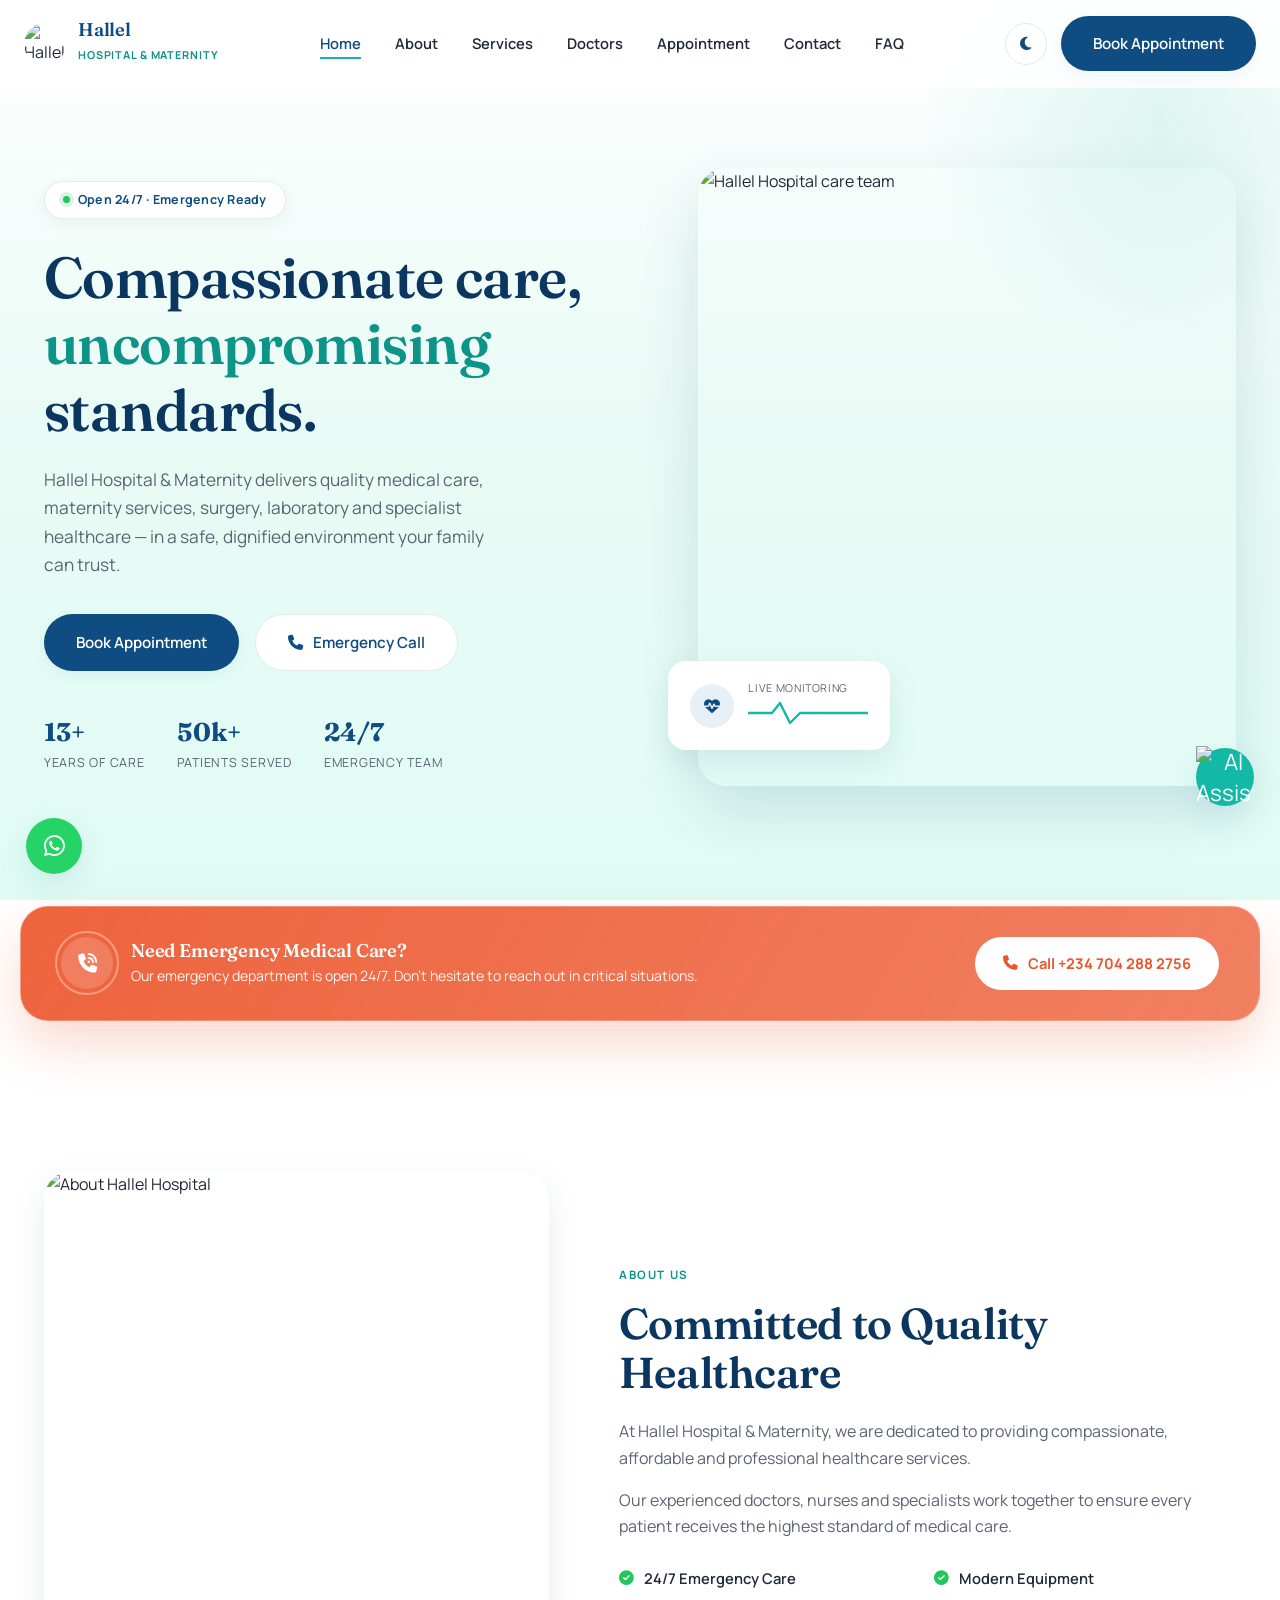
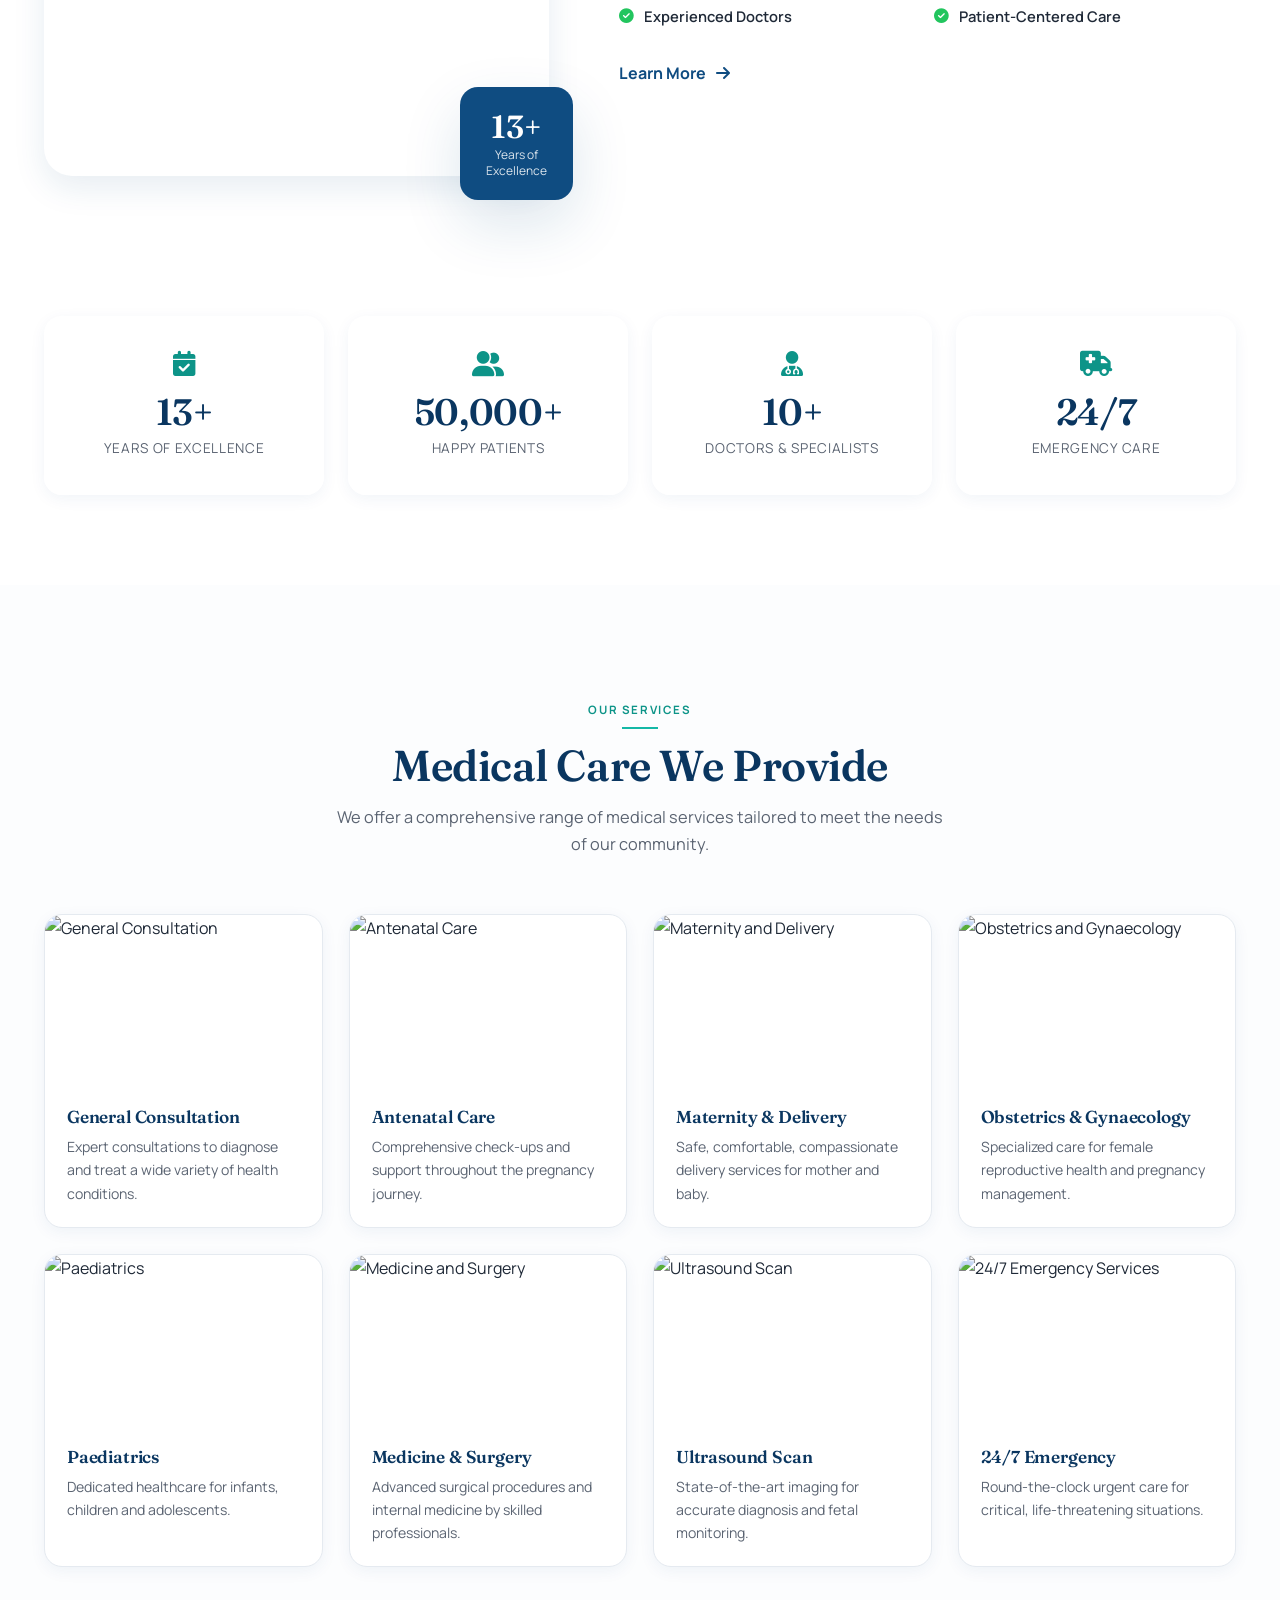
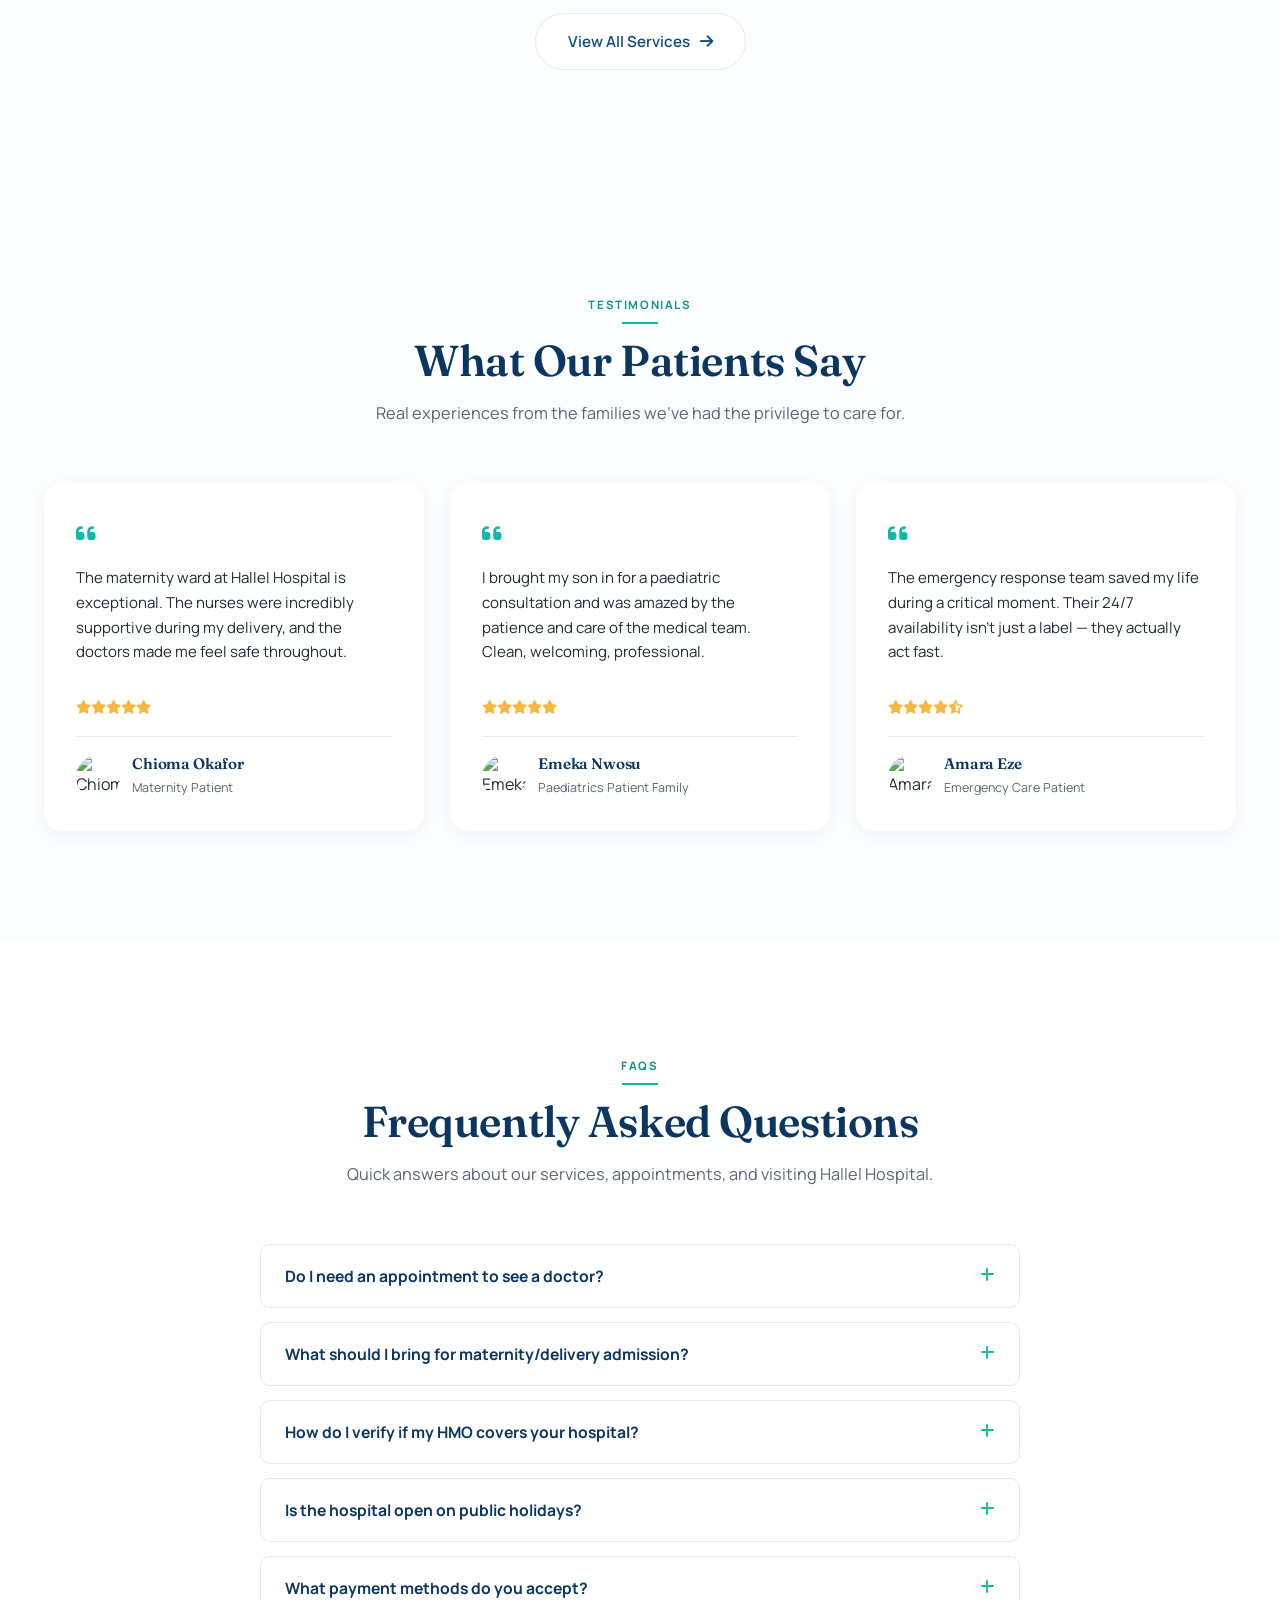
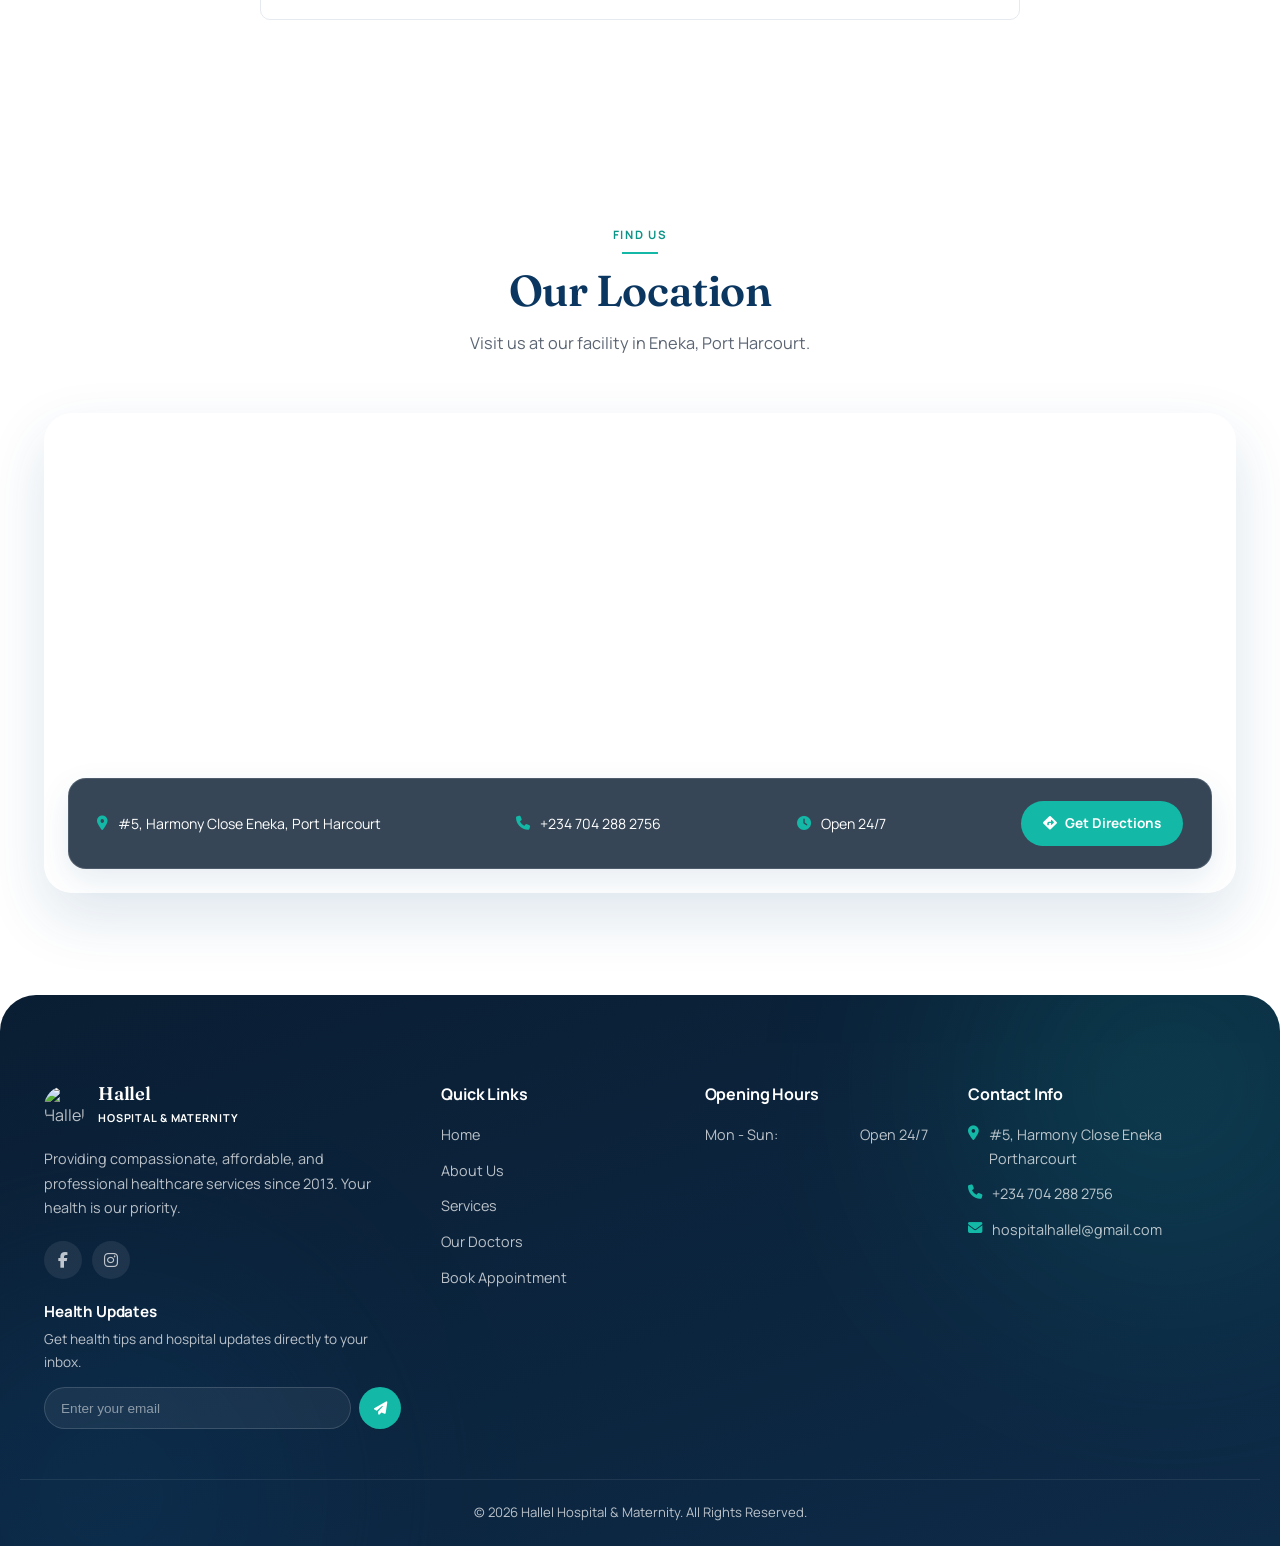
==== index.html @ c0ed8b4a "Add files via upload" ====
<!DOCTYPE html>
<html lang="en">
<head>
<meta charset="UTF-8">
<meta name="viewport" content="width=device-width, initial-scale=1.0">
<title>Hallel Hospital & Maternity — Compassionate Healthcare in Port Harcourt</title>
<meta name="description" content="Hallel Hospital & Maternity provides quality medical care, maternity services, surgery, laboratory services and specialist healthcare in Eneka, Port Harcourt. Open 24/7.">
<meta name="keywords" content="Hallel Hospital, Maternity, Port Harcourt Hospital, Eneka Hospital, 24/7 Emergency Care, Antenatal, HMO, Doctor in Port Harcourt">
<meta name="author" content="Hallel Hospital & Maternity">

<meta property="og:type" content="website">
<meta property="og:title" content="Hallel Hospital & Maternity — Compassionate Healthcare">
<meta property="og:description" content="Providing compassionate, affordable, and professional healthcare services since 2013. Open 24/7 with 24-hour emergency care.">
<meta property="og:image" content="logo.png">
<meta property="og:url" content="https://hallelhospital.com">

<link rel="icon" type="image/png" href="logo.png">
<script type="application/ld+json">
{
  "@context": "https://schema.org",
  "@type": "Hospital",
  "name": "Hallel Hospital & Maternity",
  "url": "https://hallelhospital.com",
  "logo": "logo.png",
  "telephone": "+2347042882756",
  "email": "hospitalhallel@gmail.com",
  "address": {
    "@type": "PostalAddress",
    "streetAddress": "#5, Harmony Close Eneka",
    "addressLocality": "Port Harcourt",
    "addressRegion": "Rivers State",
    "addressCountry": "NG"
  },
  "openingHoursSpecification": {
    "@type": "OpeningHoursSpecification",
    "dayOfWeek": ["Monday","Tuesday","Wednesday","Thursday","Friday","Saturday","Sunday"],
    "opens": "00:00", "closes": "23:59"
  }
}
</script>

<link rel="preconnect" href="https://fonts.googleapis.com">
<link rel="preconnect" href="https://fonts.gstatic.com" crossorigin>
<link href="https://fonts.googleapis.com/css2?family=Fraunces:opsz,wght@9..144,500;9..144,600;9..144,700&family=Manrope:wght@400;500;600;700;800&display=swap" rel="stylesheet">
<link rel="stylesheet" href="https://cdnjs.cloudflare.com/ajax/libs/font-awesome/6.7.2/css/all.min.css">
<link rel="stylesheet" href="css/style.css">
</head>
<body>

<div id="preloader">
  <div class="preloader-content">
    <img src="logo.png" alt="Hallel Hospital Logo">
    <p>Loading...</p>
  </div>
</div>

<!-- HEADER -->
<header>
  <div class="nav-container">
    <a href="index.html" class="logo">
      <img src="logo.png" alt="Hallel Hospital Logo">
      <div class="logo-text">
        <h2>Hallel</h2>
        <span>Hospital & Maternity</span>
      </div>
    </a>
    <ul class="nav-links" id="nav-links">
      <li><a href="index.html" class="active-link">Home</a></li>
      <li><a href="about.html">About</a></li>
      <li><a href="services.html">Services</a></li>
      <li><a href="doctors.html">Doctors</a></li>
      <li><a href="appointment.html">Appointment</a></li>
      <li><a href="contact.html">Contact</a></li>
      <li><a href="#faq">FAQ</a></li>
    </ul>
    <div class="nav-actions">
      <button id="theme-toggle" aria-label="Toggle dark mode"><i class="fa-solid fa-moon"></i></button>
      <a href="appointment.html" class="btn btn-primary nav-cta">Book Appointment</a>
      <button id="nav-toggle" aria-label="Menu"><span></span><span></span><span></span></button>
    </div>
  </div>
</header>

<!-- HERO -->
<section class="hero">
  <div class="container hero-grid">
    <div class="hero-content">
      <span class="hero-tag"><span class="dot"></span> Open 24/7 · Emergency Ready</span>
      <h1>Compassionate care, <em>uncompromising</em> standards.</h1>
      <p>Hallel Hospital & Maternity delivers quality medical care, maternity services, surgery, laboratory and specialist healthcare — in a safe, dignified environment your family can trust.</p>
      <div class="hero-buttons">
        <a href="appointment.html" class="btn btn-primary">Book Appointment</a>
        <a href="tel:+2347042882756" class="btn btn-secondary"><i class="fa-solid fa-phone"></i> Emergency Call</a>
      </div>
      <div class="hero-trust">
        <div><strong>13+</strong><span>Years of Care</span></div>
        <div><strong>50k+</strong><span>Patients Served</span></div>
        <div><strong>24/7</strong><span>Emergency Team</span></div>
      </div>
    </div>
    <div class="hero-visual">
      <div class="frame">
        <img src="about.jpg" alt="Hallel Hospital care team">
      </div>
      <div class="pulse-card">
        <div class="pulse-icon"><i class="fa-solid fa-heart-pulse"></i></div>
        <div>
          <small>Live Monitoring</small>
          <svg viewBox="0 0 120 24"><polyline class="pulse-line" points="0,12 24,12 32,2 42,22 52,12 120,12"/></svg>
        </div>
      </div>
    </div>
  </div>
</section>

<!-- EMERGENCY STRIP -->
<section class="emergency-cta">
  <div class="container emergency-container">
    <div class="emergency-text">
      <div class="emergency-icon-pulse"><i class="fa-solid fa-phone-volume"></i></div>
      <div>
        <h3>Need Emergency Medical Care?</h3>
        <p>Our emergency department is open 24/7. Don't hesitate to reach out in critical situations.</p>
      </div>
    </div>
    <a href="tel:+2347042882756" class="emergency-btn"><i class="fa-solid fa-phone"></i> Call +234 704 288 2756</a>
  </div>
</section>

<!-- ABOUT -->
<section class="about">
  <div class="container about-container">
    <div class="about-image reveal">
      <img src="about.jpg" alt="About Hallel Hospital">
      <div class="experience-badge"><h3>13+</h3><p>Years of<br>Excellence</p></div>
    </div>
    <div class="about-content reveal">
      <small>About Us</small>
      <h2>Committed to Quality Healthcare</h2>
      <p>At Hallel Hospital & Maternity, we are dedicated to providing compassionate, affordable and professional healthcare services.</p>
      <p>Our experienced doctors, nurses and specialists work together to ensure every patient receives the highest standard of medical care.</p>
      <div class="about-features">
        <div><i class="fa-solid fa-circle-check"></i> 24/7 Emergency Care</div>
        <div><i class="fa-solid fa-circle-check"></i> Modern Equipment</div>
        <div><i class="fa-solid fa-circle-check"></i> Experienced Doctors</div>
        <div><i class="fa-solid fa-circle-check"></i> Patient-Centered Care</div>
      </div>
      <a href="about.html" class="about-btn">Learn More <i class="fa-solid fa-arrow-right"></i></a>
    </div>
  </div>
</section>

<!-- STATS -->
<section class="stats">
  <div class="container stats-grid">
    <div class="stat-card reveal"><i class="fa-solid fa-calendar-check"></i><h2>13+</h2><p>Years of Excellence</p></div>
    <div class="stat-card reveal"><i class="fa-solid fa-user-group"></i><h2>50,000+</h2><p>Happy Patients</p></div>
    <div class="stat-card reveal"><i class="fa-solid fa-user-doctor"></i><h2>10+</h2><p>Doctors & Specialists</p></div>
    <div class="stat-card reveal"><i class="fa-solid fa-truck-medical"></i><h2>24/7</h2><p>Emergency Care</p></div>
  </div>
</section>

<!-- SERVICES -->
<section class="services">
  <div class="container">
    <div class="section-header">
      <small>Our Services</small>
      <h2>Medical Care We Provide</h2>
      <p>We offer a comprehensive range of medical services tailored to meet the needs of our community.</p>
    </div>
    <div class="services-grid">
      <div class="service-card reveal">
        <img src="https://images.unsplash.com/photo-1612349317150-e413f6a5b16d?ixlib=rb-4.0.3&auto=format&fit=crop&w=800&q=80" alt="General Consultation">
        <div class="service-content"><h3>General Consultation</h3><p>Expert consultations to diagnose and treat a wide variety of health conditions.</p></div>
      </div>
      <div class="service-card reveal">
        <img src="https://images.unsplash.com/photo-1559757175-5700dde675bc?ixlib=rb-4.0.3&auto=format&fit=crop&w=800&q=80" alt="Antenatal Care">
        <div class="service-content"><h3>Antenatal Care</h3><p>Comprehensive check-ups and support throughout the pregnancy journey.</p></div>
      </div>
      <div class="service-card reveal">
        <img src="https://images.unsplash.com/photo-1584515933487-779824d29309?ixlib=rb-4.0.3&auto=format&fit=crop&w=800&q=80" alt="Maternity and Delivery">
        <div class="service-content"><h3>Maternity & Delivery</h3><p>Safe, comfortable, compassionate delivery services for mother and baby.</p></div>
      </div>
      <div class="service-card reveal">
        <img src="https://images.unsplash.com/photo-1579684385127-1ef15d508118?ixlib=rb-4.0.3&auto=format&fit=crop&w=800&q=80" alt="Obstetrics and Gynaecology">
        <div class="service-content"><h3>Obstetrics & Gynaecology</h3><p>Specialized care for female reproductive health and pregnancy management.</p></div>
      </div>
      <div class="service-card reveal">
        <img src="https://images.unsplash.com/photo-1584820927498-cfe5211fd8bf?ixlib=rb-4.0.3&auto=format&fit=crop&w=800&q=80" alt="Paediatrics">
        <div class="service-content"><h3>Paediatrics</h3><p>Dedicated healthcare for infants, children and adolescents.</p></div>
      </div>
      <div class="service-card reveal">
        <img src="https://images.unsplash.com/photo-1581595220892-b0739db3ba8c?ixlib=rb-4.0.3&auto=format&fit=crop&w=800&q=80" alt="Medicine and Surgery">
        <div class="service-content"><h3>Medicine & Surgery</h3><p>Advanced surgical procedures and internal medicine by skilled professionals.</p></div>
      </div>
      <div class="service-card reveal">
        <img src="https://images.unsplash.com/photo-1516549655169-df83a0774514?ixlib=rb-4.0.3&auto=format&fit=crop&w=800&q=80" alt="Ultrasound Scan">
        <div class="service-content"><h3>Ultrasound Scan</h3><p>State-of-the-art imaging for accurate diagnosis and fetal monitoring.</p></div>
      </div>
      <div class="service-card reveal">
        <img src="https://images.unsplash.com/photo-1538108149393-fbbd81895907?ixlib=rb-4.0.3&auto=format&fit=crop&w=800&q=80" alt="24/7 Emergency Services">
        <div class="service-content"><h3>24/7 Emergency</h3><p>Round-the-clock urgent care for critical, life-threatening situations.</p></div>
      </div>
    </div>
    <div class="services-more"><a href="services.html" class="btn btn-secondary">View All Services <i class="fa-solid fa-arrow-right"></i></a></div>
  </div>
</section>

<!-- TESTIMONIALS -->
<section class="testimonials">
  <div class="container">
    <div class="section-header">
      <small>Testimonials</small>
      <h2>What Our Patients Say</h2>
      <p>Real experiences from the families we've had the privilege to care for.</p>
    </div>
    <div class="testimonials-grid">
      <div class="testimonial-card reveal">
        <div class="testimonial-quote"><i class="fa-solid fa-quote-left"></i></div>
        <p class="testimonial-text">The maternity ward at Hallel Hospital is exceptional. The nurses were incredibly supportive during my delivery, and the doctors made me feel safe throughout.</p>
        <div class="testimonial-rating"><i class="fa-solid fa-star"></i><i class="fa-solid fa-star"></i><i class="fa-solid fa-star"></i><i class="fa-solid fa-star"></i><i class="fa-solid fa-star"></i></div>
        <div class="testimonial-author"><img src="patient-1.jpg" alt="Chioma Okafor"><div><h4>Chioma Okafor</h4><span>Maternity Patient</span></div></div>
      </div>
      <div class="testimonial-card reveal">
        <div class="testimonial-quote"><i class="fa-solid fa-quote-left"></i></div>
        <p class="testimonial-text">I brought my son in for a paediatric consultation and was amazed by the patience and care of the medical team. Clean, welcoming, professional.</p>
        <div class="testimonial-rating"><i class="fa-solid fa-star"></i><i class="fa-solid fa-star"></i><i class="fa-solid fa-star"></i><i class="fa-solid fa-star"></i><i class="fa-solid fa-star"></i></div>
        <div class="testimonial-author"><img src="patient-2.jpg" alt="Emeka Nwosu"><div><h4>Emeka Nwosu</h4><span>Paediatrics Patient Family</span></div></div>
      </div>
      <div class="testimonial-card reveal">
        <div class="testimonial-quote"><i class="fa-solid fa-quote-left"></i></div>
        <p class="testimonial-text">The emergency response team saved my life during a critical moment. Their 24/7 availability isn't just a label — they actually act fast.</p>
        <div class="testimonial-rating"><i class="fa-solid fa-star"></i><i class="fa-solid fa-star"></i><i class="fa-solid fa-star"></i><i class="fa-solid fa-star"></i><i class="fa-solid fa-star-half-stroke"></i></div>
        <div class="testimonial-author"><img src="patient-3.jpg" alt="Amara Eze"><div><h4>Amara Eze</h4><span>Emergency Care Patient</span></div></div>
      </div>
    </div>
  </div>
</section>

<!-- FAQ -->
<section class="faq" id="faq">
  <div class="container">
    <div class="section-header">
      <small>FAQs</small>
      <h2>Frequently Asked Questions</h2>
      <p>Quick answers about our services, appointments, and visiting Hallel Hospital.</p>
    </div>
    <div class="faq-grid">
      <div class="faq-item">
        <button class="faq-question">Do I need an appointment to see a doctor? <i class="fa-solid fa-plus"></i></button>
        <div class="faq-answer"><p>While we accept walk-ins, we recommend booking to reduce waiting time. For emergencies, please come in immediately — no appointment needed.</p></div>
      </div>
      <div class="faq-item">
        <button class="faq-question">What should I bring for maternity/delivery admission? <i class="fa-solid fa-plus"></i></button>
        <div class="faq-answer"><p>A valid ID, antenatal card, comfortable clothing, baby clothes, diapers, toiletries, and your HMO card if applicable.</p></div>
      </div>
      <div class="faq-item">
        <button class="faq-question">How do I verify if my HMO covers your hospital? <i class="fa-solid fa-plus"></i></button>
        <div class="faq-answer"><p>We accept major HMOs. Call +234 704 288 2756 or use the chat feature with your HMO card or policy number ready.</p></div>
      </div>
      <div class="faq-item">
        <button class="faq-question">Is the hospital open on public holidays? <i class="fa-solid fa-plus"></i></button>
        <div class="faq-answer"><p>Yes — open 24/7, 365 days a year, including public holidays and weekends.</p></div>
      </div>
      <div class="faq-item">
        <button class="faq-question">What payment methods do you accept? <i class="fa-solid fa-plus"></i></button>
        <div class="faq-answer"><p>Cash, bank transfers, POS, and approved HMO plans. Emergencies are treated first before financial discussions.</p></div>
      </div>
    </div>
  </div>
</section>

<!-- MAP -->
<section class="map-section">
  <div class="section-header" style="padding-top:90px;">
    <small>Find Us</small>
    <h2>Our Location</h2>
    <p>Visit us at our facility in Eneka, Port Harcourt.</p>
  </div>
  <div class="container">
    <div class="map-card">
      <div class="map-wrapper">
        <iframe src="https://www.google.com/maps/embed?pb=!1m18!1m12!1m3!1d3975.1!2d7.0376!3d4.8473!2m3!1f0!2f0!3f0!3m2!1i1024!2i768!4f13.1!3m3!1m2!1s0x1069cea39f8e1f6d%3A0x5b1e6e5e8a1d6f52!2sEneka%2C%20Port%20Harcourt!5e0!3m2!1sen!2sng!4v1700000000000!5m2!1sen!2sng" loading="lazy" referrerpolicy="no-referrer-when-downgrade" title="Hallel Hospital Location"></iframe>
      </div>
      <div class="map-info-bar">
        <div class="map-info-item"><i class="fa-solid fa-location-dot"></i><span>#5, Harmony Close Eneka, Port Harcourt</span></div>
        <div class="map-info-item"><i class="fa-solid fa-phone"></i><a href="tel:+2347042882756">+234 704 288 2756</a></div>
        <div class="map-info-item"><i class="fa-solid fa-clock"></i><span>Open 24/7</span></div>
        <a href="https://www.google.com/maps/dir//Eneka+Port+Harcourt+Rivers+State+Nigeria" target="_blank" class="map-directions-btn"><i class="fa-solid fa-diamond-turn-right"></i> Get Directions</a>
      </div>
    </div>
  </div>
</section>

<!-- FOOTER -->
<footer class="footer">
  <div class="container footer-grid">
    <div class="footer-col footer-about">
      <a href="index.html" class="logo">
        <img src="logo.png" alt="Hallel Hospital Logo">
        <div class="logo-text"><h2>Hallel</h2><span>Hospital & Maternity</span></div>
      </a>
      <p>Providing compassionate, affordable, and professional healthcare services since 2013. Your health is our priority.</p>
      <div class="footer-socials">
        <a href="https://web.facebook.com/profile.php?id=61588732847922" target="_blank"><i class="fa-brands fa-facebook-f"></i></a>
        <a href="https://www.instagram.com/hallelhospitalofficial/" target="_blank"><i class="fa-brands fa-instagram"></i></a>
      </div>
      <div class="footer-newsletter">
        <h3>Health Updates</h3>
        <p>Get health tips and hospital updates directly to your inbox.</p>
        <form class="newsletter-form" action="https://formspree.io/f/xpqvrlal" method="POST">
          <input type="hidden" name="_subject" value="New Newsletter Subscription!">
          <input type="email" name="email" placeholder="Enter your email" required>
          <button type="submit"><i class="fa-solid fa-paper-plane"></i></button>
        </form>
      </div>
    </div>
    <div class="footer-col">
      <h3>Quick Links</h3>
      <ul>
        <li><a href="index.html">Home</a></li>
        <li><a href="about.html">About Us</a></li>
        <li><a href="services.html">Services</a></li>
        <li><a href="doctors.html">Our Doctors</a></li>
        <li><a href="appointment.html">Book Appointment</a></li>
      </ul>
    </div>
    <div class="footer-col">
      <h3>Opening Hours</h3>
      <ul class="footer-hours"><li><span>Mon - Sun:</span> <span>Open 24/7</span></li></ul>
    </div>
    <div class="footer-col">
      <h3>Contact Info</h3>
      <ul class="footer-contact">
        <li><i class="fa-solid fa-location-dot"></i><span>#5, Harmony Close Eneka Portharcourt</span></li>
        <li><i class="fa-solid fa-phone"></i><a href="tel:+2347042882756">+234 704 288 2756</a></li>
        <li><i class="fa-solid fa-envelope"></i><a href="mailto:hospitalhallel@gmail.com">hospitalhallel@gmail.com</a></li>
      </ul>
    </div>
  </div>
  <div class="footer-bottom container"><p>&copy; 2026 Hallel Hospital & Maternity. All Rights Reserved.</p></div>
</footer>

<a href="https://wa.me/2347042882756" class="whatsapp-float" target="_blank"><i class="fa-brands fa-whatsapp"></i></a>
<button id="back-to-top" aria-label="Back to top"><i class="fa-solid fa-arrow-up"></i></button>

<button id="chatbot-toggle"><img src="ai-icon.png" alt="AI Assistant" class="ai-icon-img"></button>
<div id="chatbot-window" class="chatbot-hidden">
  <div class="chatbot-header">
    <div class="chatbot-header-info"><img src="ai-icon.png" alt="AI Assistant" class="ai-icon-img-sm"><div><h4>Hallel Assistant</h4><span>Typically replies instantly</span></div></div>
    <button id="chatbot-close"><i class="fa-solid fa-xmark"></i></button>
  </div>
  <div id="chatbot-messages"></div>
  <div class="chatbot-input">
    <input type="text" id="chatbot-input" placeholder="Type a message...">
    <button id="chatbot-send"><i class="fa-solid fa-paper-plane"></i></button>
  </div>
</div>

<script src="js/script.js"></script>
</body>
</html>
---- css/style.css ----
/* =========================================================
   HALLEL HOSPITAL & MATERNITY — Premium Design System
   ========================================================= */

:root {
  --primary: #0F4C81;
  --primary-dark: #0A3660;
  --primary-tint: #E8F0F7;
  --accent: #14B8A6;
  --accent-dark: #0D9488;
  --bg: #FFFFFF;
  --bg-secondary: #F8FAFC;
  --success: #22C55E;
  --emergency: #EC562C;
  --text: #1F2937;
  --text-muted: #5B6472;
  --border: #E5EAF0;

  --font-display: 'Fraunces', serif;
  --font-body: 'Manrope', sans-serif;

  --radius-sm: 10px;
  --radius-md: 18px;
  --radius-lg: 28px;
  --shadow-sm: 0 4px 16px rgba(15, 76, 129, 0.06);
  --shadow-md: 0 12px 32px rgba(15, 76, 129, 0.10);
  --shadow-lg: 0 24px 60px rgba(15, 76, 129, 0.14);
  --transition: 0.35s cubic-bezier(.4,0,.2,1);
}

* { margin: 0; padding: 0; box-sizing: border-box; }

html { scroll-behavior: smooth; }

body {
  font-family: var(--font-body);
  color: var(--text);
  background: linear-gradient(180deg, #FFFFFF 0%, #EAFBF6 45%, #DFFCF4 100%);
  background-attachment: fixed;
  line-height: 1.65;
  overflow-x: hidden;
  -webkit-font-smoothing: antialiased;
}

img { max-width: 100%; display: block; }
a { text-decoration: none; color: inherit; }
ul { list-style: none; }
button { font-family: inherit; cursor: pointer; border: none; background: none; }

.container { max-width: 1240px; margin: 0 auto; padding: 0 24px; }

/* ---------- Typography ---------- */
h1, h2, h3, h4 { font-family: var(--font-display); font-weight: 600; color: var(--primary-dark); line-height: 1.15; letter-spacing: -0.01em; }
h2 { font-size: clamp(1.9rem, 3.4vw, 2.7rem); }
h3 { font-size: 1.3rem; }
.section-header { text-align: center; max-width: 620px; margin: 0 auto 56px; }
.section-header small {
  display: inline-block; color: var(--accent-dark); font-weight: 700; letter-spacing: 0.14em;
  text-transform: uppercase; font-size: 0.72rem; margin-bottom: 12px; position: relative; padding-bottom: 10px;
}
.section-header small::after {
  content: ''; position: absolute; bottom: 0; left: 50%; transform: translateX(-50%);
  width: 36px; height: 2px; background: var(--accent);
}
.section-header p { color: var(--text-muted); margin-top: 14px; font-size: 1.02rem; }

/* ---------- Buttons ---------- */
.btn {
  display: inline-flex; align-items: center; gap: 10px; padding: 15px 32px;
  border-radius: 999px; font-weight: 600; font-size: 0.95rem; transition: var(--transition);
  white-space: nowrap;
}
.btn-primary { background: var(--primary); color: #fff; box-shadow: var(--shadow-sm); }
.btn-primary:hover { background: var(--primary-dark); transform: translateY(-2px); box-shadow: var(--shadow-md); }
.btn-secondary { background: #fff; color: var(--primary); border: 1.5px solid var(--border); }
.btn-secondary:hover { border-color: var(--primary); background: var(--primary-tint); }
.btn-accent { background: var(--accent); color: #fff; }
.btn-accent:hover { background: var(--accent-dark); }

/* ---------- Preloader ---------- */
#preloader {
  position: fixed; inset: 0; background: var(--bg); z-index: 9999;
  display: flex; align-items: center; justify-content: center; transition: opacity .5s ease, visibility .5s ease;
}
#preloader.loaded { opacity: 0; visibility: hidden; }
.preloader-content { text-align: center; }
.preloader-content img { width: 52px; margin: 0 auto 14px; animation: pulseFade 1.4s ease-in-out infinite; }
.preloader-content p { font-size: 0.8rem; letter-spacing: 0.12em; text-transform: uppercase; color: var(--text-muted); }
@keyframes pulseFade { 0%,100% { opacity: 1; transform: scale(1); } 50% { opacity: .5; transform: scale(.92); } }

/* ---------- Header ---------- */
header {
  position: fixed; top: 0; left: 0; right: 0; z-index: 1000;
  background: rgba(255,255,255,0.85); backdrop-filter: blur(14px);
  border-bottom: 1px solid transparent; transition: var(--transition);
}
header.scrolled { border-bottom-color: var(--border); box-shadow: 0 4px 24px rgba(15,76,129,0.06); }
.nav-container { display: flex; align-items: center; justify-content: space-between; padding: 16px 24px; }
.logo { display: flex; align-items: center; gap: 12px; }
.logo img { width: 42px; height: 42px; border-radius: 50%; object-fit: cover; }
.logo-text h2 { font-size: 1.15rem; margin: 0; line-height: 1; color: var(--primary); }
.logo-text span { font-size: 0.68rem; letter-spacing: 0.08em; text-transform: uppercase; color: var(--accent-dark); font-weight: 700; }
.nav-links { display: flex; gap: 34px; }
.nav-links a { font-size: 0.92rem; font-weight: 600; color: var(--text); position: relative; padding: 6px 0; transition: var(--transition); }
.nav-links a::after { content:''; position:absolute; left:0; bottom:0; width:0; height:2px; background: var(--accent); transition: var(--transition); }
.nav-links a:hover, .nav-links a.active-link { color: var(--primary); }
.nav-links a:hover::after, .nav-links a.active-link::after { width: 100%; }
.nav-actions { display: flex; align-items: center; gap: 14px; }
.nav-cta { display: inline-flex; }
#nav-toggle {
  display: none; flex-direction: column; gap: 5px; width: 26px;
}
#nav-toggle span { height: 2px; width: 100%; background: var(--primary-dark); border-radius: 2px; transition: var(--transition); }

/* ---------- Hero ---------- */
.hero {
  position: relative; padding: 168px 0 100px; background: transparent;
  overflow: hidden;
}
.hero::before {
  content: ''; position: absolute; top: -120px; right: -120px; width: 480px; height: 480px;
  background: radial-gradient(circle, rgba(20,184,166,0.12) 0%, transparent 70%); border-radius: 50%;
}
.hero-grid { display: grid; grid-template-columns: 1.05fr 0.95fr; gap: 60px; align-items: center; position: relative; z-index: 2; }
.hero-tag {
  display: inline-flex; align-items: center; gap: 8px; background: #fff; border: 1px solid var(--border);
  padding: 8px 18px; border-radius: 999px; font-size: 0.78rem; font-weight: 700; color: var(--primary);
  box-shadow: var(--shadow-sm); margin-bottom: 26px; letter-spacing: 0.02em;
}
.hero-tag .dot { width: 7px; height: 7px; border-radius: 50%; background: var(--success); box-shadow: 0 0 0 4px rgba(34,197,94,0.18); }
.hero h1 { font-size: clamp(2.4rem, 4.6vw, 3.6rem); margin-bottom: 22px; }
.hero h1 em { font-style: normal; color: var(--accent-dark); }
.hero-content p { color: var(--text-muted); font-size: 1.08rem; max-width: 460px; margin-bottom: 34px; }
.hero-buttons { display: flex; gap: 16px; flex-wrap: wrap; margin-bottom: 40px; }
.hero-trust { display: flex; gap: 32px; flex-wrap: wrap; }
.hero-trust div { display: flex; flex-direction: column; }
.hero-trust strong { font-family: var(--font-display); font-size: 1.6rem; color: var(--primary); }
.hero-trust span { font-size: 0.78rem; color: var(--text-muted); text-transform: uppercase; letter-spacing: 0.06em; }

.hero-visual { position: relative; }
.hero-visual .frame {
  position: relative; border-radius: var(--radius-lg); overflow: hidden; box-shadow: var(--shadow-lg);
  aspect-ratio: 4/4.6;
}
.hero-visual img { width: 100%; height: 100%; object-fit: cover; }
.pulse-card {
  position: absolute; left: -30px; bottom: 36px; background: #fff; border-radius: var(--radius-md);
  padding: 18px 22px; box-shadow: var(--shadow-md); display: flex; align-items: center; gap: 14px;
  max-width: 240px;
}
.pulse-card .pulse-icon {
  width: 44px; height: 44px; border-radius: 50%; background: var(--primary-tint); display: flex;
  align-items: center; justify-content: center; color: var(--primary); flex-shrink: 0;
}
.pulse-card svg { width: 100%; height: 24px; }
.pulse-line { stroke: var(--accent); stroke-width: 2.4; fill: none; stroke-linecap: round; stroke-linejoin: round; }
.pulse-card small { display: block; font-size: 0.68rem; color: var(--text-muted); text-transform: uppercase; letter-spacing: 0.06em; margin-bottom: 4px; }

/* ---------- Emergency Strip ---------- */
.emergency-cta { background: transparent; padding: 20px 0 40px; }
.emergency-container {
  display: flex; align-items: center; justify-content: space-between; gap: 24px; flex-wrap: wrap;
  background: linear-gradient(120deg, rgba(236,86,44,0.92), rgba(236,86,44,0.75));
  backdrop-filter: blur(24px);
  border: 1px solid rgba(255,255,255,0.25);
  border-radius: var(--radius-lg);
  padding: 30px 40px;
  box-shadow: 0 24px 50px rgba(236,86,44,0.22);
}
.emergency-text { display: flex; align-items: center; gap: 18px; color: #fff; }
.emergency-icon-pulse {
  width: 52px; height: 52px; border-radius: 50%; background: rgba(255,255,255,0.16); display: flex;
  align-items: center; justify-content: center; font-size: 1.2rem; flex-shrink: 0; position: relative;
}
.emergency-icon-pulse::after {
  content: ''; position: absolute; inset: -6px; border-radius: 50%; border: 2px solid rgba(255,255,255,0.35);
  animation: ring 1.8s ease-out infinite;
}
@keyframes ring { 0% { transform: scale(0.8); opacity: 1; } 100% { transform: scale(1.4); opacity: 0; } }
.emergency-text h3 { color: #fff; font-size: 1.15rem; margin-bottom: 3px; }
.emergency-text p { font-size: 0.88rem; opacity: 0.92; }
.emergency-btn {
  background: #fff; color: var(--emergency); padding: 14px 28px; border-radius: 999px; font-weight: 700;
  display: inline-flex; align-items: center; gap: 10px; font-size: 0.92rem; transition: var(--transition);
}
.emergency-btn:hover { transform: translateY(-2px); box-shadow: 0 10px 24px rgba(0,0,0,0.18); }

/* ---------- About ---------- */
.about { padding: 110px 0; background: transparent; }
.about-container { display: grid; grid-template-columns: 0.9fr 1.1fr; gap: 70px; align-items: center; }
.about-image { position: relative; }
.about-image img { border-radius: var(--radius-lg); box-shadow: var(--shadow-md); aspect-ratio: 4/4.8; object-fit: cover; }
.experience-badge {
  position: absolute; bottom: -24px; right: -24px; background: var(--primary); color: #fff;
  padding: 22px 26px; border-radius: var(--radius-md); box-shadow: var(--shadow-lg); text-align: center;
}
.experience-badge h3 { color: #fff; font-size: 2rem; margin-bottom: 2px; }
.experience-badge p { font-size: 0.75rem; opacity: 0.85; line-height: 1.3; }
.about-content small { color: var(--accent-dark); font-weight: 700; letter-spacing: 0.14em; text-transform: uppercase; font-size: 0.72rem; }
.about-content h2 { margin: 12px 0 20px; }
.about-content p { color: var(--text-muted); margin-bottom: 16px; }
.about-features { display: grid; grid-template-columns: 1fr 1fr; gap: 14px; margin: 26px 0 32px; }
.about-features div { display: flex; align-items: center; gap: 10px; font-weight: 600; font-size: 0.92rem; }
.about-features i { color: var(--success); }
.about-btn { display: inline-flex; align-items: center; gap: 10px; color: var(--primary); font-weight: 700; }
.about-btn i { transition: var(--transition); }
.about-btn:hover i { transform: translateX(4px); }

/* ---------- Stats ---------- */
.stats { background: transparent; padding: 30px 0 90px; position: relative; }
.stats-grid { display: grid; grid-template-columns: repeat(4, 1fr); gap: 24px; text-align: center; position: relative; z-index: 1; }
.stat-card {
  background: rgba(255,255,255,0.55); backdrop-filter: blur(20px);
  border: 1px solid rgba(255,255,255,0.7); border-radius: var(--radius-md);
  padding: 34px 20px; box-shadow: var(--shadow-sm); transition: var(--transition);
}
.stat-card:hover { transform: translateY(-4px); box-shadow: var(--shadow-md); }
.stat-card i { font-size: 1.6rem; color: var(--accent-dark); margin-bottom: 14px; }
.stat-card h2 { color: var(--primary-dark); font-size: 2.3rem; margin-bottom: 4px; }
.stat-card p { color: var(--text-muted); font-size: 0.85rem; text-transform: uppercase; letter-spacing: 0.05em; }

/* ---------- Services ---------- */
.services { padding: 110px 0; background: rgba(248, 250, 252, 0.4); }
.services-grid { display: grid; grid-template-columns: repeat(4, 1fr); gap: 26px; }
.service-card {
  background: #fff; border-radius: var(--radius-md); overflow: hidden; box-shadow: var(--shadow-sm);
  transition: var(--transition); border: 1px solid var(--border);
}
.service-card:hover { transform: translateY(-6px); box-shadow: var(--shadow-md); border-color: transparent; }
.service-card img { height: 170px; width: 100%; object-fit: cover; }
.service-content { padding: 22px; }
.service-content h3 { font-size: 1.08rem; margin-bottom: 8px; }
.service-content p { font-size: 0.88rem; color: var(--text-muted); }
.services-more { text-align: center; margin-top: 46px; }

/* ---------- Partners ---------- */
.partners { padding: 70px 0; background: rgba(255,255,255,0.35); border-top: 1px solid var(--border); border-bottom: 1px solid var(--border); }
.partners .section-header { margin-bottom: 40px; }
.partners-grid { display: flex; align-items: center; justify-content: center; gap: 48px; flex-wrap: wrap; }
.partner-card img { height: 40px; width: auto; object-fit: contain; opacity: 0.65; filter: grayscale(1); transition: var(--transition); }
.partner-card img:hover { opacity: 1; filter: grayscale(0); }

/* ---------- Testimonials ---------- */
.testimonials { padding: 110px 0; background: rgba(248, 250, 252, 0.4); }
.testimonials-grid { display: grid; grid-template-columns: repeat(3, 1fr); gap: 26px; }
.testimonial-card { background: #fff; border-radius: var(--radius-md); padding: 32px; box-shadow: var(--shadow-sm); }
.testimonial-quote { color: var(--accent); font-size: 1.4rem; margin-bottom: 14px; }
.testimonial-text { font-size: 0.94rem; color: var(--text); margin-bottom: 20px; min-height: 110px; }
.testimonial-rating { color: #F5B942; margin-bottom: 18px; font-size: 0.85rem; }
.testimonial-author { display: flex; align-items: center; gap: 12px; padding-top: 18px; border-top: 1px solid var(--border); }
.testimonial-author img { width: 44px; height: 44px; border-radius: 50%; object-fit: cover; }
.testimonial-author h4 { font-size: 0.95rem; }
.testimonial-author span { font-size: 0.78rem; color: var(--text-muted); }

/* ---------- FAQ ---------- */
.faq { padding: 110px 0; background: transparent; }
.faq-item { background: rgba(255,255,255,0.5); }
.faq-grid { max-width: 760px; margin: 0 auto; display: flex; flex-direction: column; gap: 14px; }
.faq-item { border: 1px solid var(--border); border-radius: var(--radius-sm); overflow: hidden; }
.faq-question {
  width: 100%; padding: 20px 24px; display: flex; justify-content: space-between; align-items: center;
  font-weight: 700; font-size: 0.98rem; color: var(--primary-dark); text-align: left;
}
.faq-question i { color: var(--accent); transition: var(--transition); flex-shrink: 0; margin-left: 16px; }
.faq-item.active .faq-question i { transform: rotate(45deg); }
.faq-answer { max-height: 0; overflow: hidden; transition: max-height .35s ease; }
.faq-item.active .faq-answer { max-height: 240px; }
.faq-answer p { padding: 0 24px 20px; color: var(--text-muted); font-size: 0.92rem; }

/* ---------- Map ---------- */
.map-section { padding: 0; }
.map-card {
  position: relative; border-radius: var(--radius-lg); overflow: hidden;
  box-shadow: var(--shadow-lg); margin-bottom: 110px;
}
.map-wrapper { width: 100%; height: 480px; }
.map-wrapper iframe { width: 100%; height: 100%; border: 0; filter: saturate(1.05); }
.map-info-bar {
  position: absolute; left: 24px; right: 24px; bottom: 24px;
  background: rgba(10, 30, 51, 0.82); backdrop-filter: blur(20px);
  border: 1px solid rgba(255,255,255,0.12);
  color: #fff; padding: 22px 28px; border-radius: var(--radius-md); display: flex; align-items: center;
  justify-content: space-between; gap: 24px; flex-wrap: wrap; box-shadow: var(--shadow-md);
}
.map-info-item { display: flex; align-items: center; gap: 10px; font-size: 0.88rem; }
.map-info-item i { color: var(--accent); }
.map-directions-btn { background: var(--accent); color: #fff; padding: 11px 22px; border-radius: 999px; font-weight: 700; font-size: 0.85rem; display: inline-flex; align-items: center; gap: 8px; }
@media (max-width: 760px) {
  .map-info-bar { position: static; margin-top: 16px; justify-content: flex-start; border-radius: var(--radius-md); }
  .map-card { margin-bottom: 70px; }
  .map-wrapper { height: 320px; }
}

/* ---------- Footer ---------- */
.footer {
  position: relative; overflow: hidden;
  background: linear-gradient(160deg, #0A1E33 0%, #0D2A47 100%);
  color: rgba(255,255,255,0.72); padding: 90px 0 0;
  border-radius: 36px 36px 0 0; margin-top: -8px;
}
.footer::before {
  content: ''; position: absolute; top: -120px; right: -100px; width: 420px; height: 420px;
  background: var(--accent); opacity: 0.16; filter: blur(120px); border-radius: 50%;
}
.footer::after {
  content: ''; position: absolute; bottom: -140px; left: -80px; width: 380px; height: 380px;
  background: var(--primary); opacity: 0.25; filter: blur(120px); border-radius: 50%;
}
.footer .container { position: relative; z-index: 1; }
.footer-grid { display: grid; grid-template-columns: 1.6fr 1fr 1fr 1.2fr; gap: 40px; padding-bottom: 50px; }
.footer .logo-text h2, .footer .logo-text span { color: #fff; }
.footer-about .logo { margin-bottom: 18px; }
.footer-about > p { font-size: 0.9rem; line-height: 1.7; margin-bottom: 20px; }
.footer-socials { display: flex; gap: 10px; }
.footer-socials a {
  width: 38px; height: 38px; border-radius: 50%; background: rgba(255,255,255,0.08); display: flex;
  align-items: center; justify-content: center; transition: var(--transition);
}
.footer-socials a:hover { background: var(--accent); }
.footer-col h3 { color: #fff; font-size: 1rem; margin-bottom: 20px; font-family: var(--font-body); font-weight: 700; }
.footer-col ul li { margin-bottom: 12px; font-size: 0.9rem; }
.footer-col a:hover { color: var(--accent); }
.footer-hours li { display: flex; justify-content: space-between; }
.footer-contact li { display: flex; align-items: flex-start; gap: 10px; margin-bottom: 14px; font-size: 0.88rem; }
.footer-contact i { color: var(--accent); margin-top: 3px; }
.footer-newsletter { margin-top: 24px; }
.footer-newsletter h3 { font-family: var(--font-body); color: #fff; font-size: 0.95rem; margin-bottom: 8px; }
.footer-newsletter p { font-size: 0.85rem; margin-bottom: 14px; }
.newsletter-form { display: flex; gap: 8px; }
.newsletter-form input {
  flex: 1; padding: 12px 16px; border-radius: 999px; border: 1px solid rgba(255,255,255,0.15);
  background: rgba(255,255,255,0.06); color: #fff; font-size: 0.85rem;
}
.newsletter-form input::placeholder { color: rgba(255,255,255,0.5); }
.newsletter-form button { width: 42px; height: 42px; border-radius: 50%; background: var(--accent); color: #fff; flex-shrink: 0; }
.footer-bottom { border-top: 1px solid rgba(255,255,255,0.08); padding: 22px 0; text-align: center; font-size: 0.82rem; }

/* ---------- Floating widgets ---------- */
.whatsapp-float {
  position: fixed; bottom: 26px; left: 26px; width: 56px; height: 56px; border-radius: 50%;
  background: #25D366; color: #fff; display: flex; align-items: center; justify-content: center;
  font-size: 1.5rem; box-shadow: var(--shadow-md); z-index: 900; transition: var(--transition);
}
.whatsapp-float:hover { transform: scale(1.08); }

#back-to-top {
  position: fixed; bottom: 26px; right: 26px; width: 48px; height: 48px; border-radius: 50%;
  background: var(--primary); color: #fff; display: flex; align-items: center; justify-content: center;
  box-shadow: var(--shadow-md); z-index: 900; opacity: 0; visibility: hidden; transform: translateY(10px);
  transition: var(--transition);
}
#back-to-top.show { opacity: 1; visibility: visible; transform: translateY(0); }

#chatbot-toggle {
  position: fixed; bottom: 94px; right: 26px; width: 58px; height: 58px; border-radius: 50%;
  background: var(--accent); color: #fff; font-size: 1.4rem; display: flex; align-items: center;
  justify-content: center; box-shadow: var(--shadow-md); z-index: 900; transition: var(--transition);
}
#chatbot-toggle:hover { transform: scale(1.06); }
#chatbot-window {
  position: fixed; bottom: 162px; right: 26px; width: 320px; max-width: calc(100vw - 40px);
  background: #fff; border-radius: var(--radius-md); box-shadow: var(--shadow-lg); z-index: 900;
  display: flex; flex-direction: column; overflow: hidden; transition: var(--transition);
  height: 420px;
}
.chatbot-hidden { opacity: 0; visibility: hidden; transform: translateY(16px) scale(0.98); }
.chatbot-header { background: var(--primary); color: #fff; padding: 16px 18px; display: flex; align-items: center; justify-content: space-between; }
.chatbot-header-info { display: flex; align-items: center; gap: 10px; }
.chatbot-header-info h4 { color: #fff; font-size: 0.92rem; }
.chatbot-header-info span { font-size: 0.7rem; opacity: 0.8; }
#chatbot-messages { flex: 1; padding: 16px; overflow-y: auto; font-size: 0.86rem; }
.chatbot-input { display: flex; border-top: 1px solid var(--border); padding: 10px; gap: 8px; }
.chatbot-input input { flex: 1; padding: 10px 14px; border-radius: 999px; border: 1px solid var(--border); font-size: 0.85rem; }
.chatbot-input button { width: 38px; height: 38px; border-radius: 50%; background: var(--primary); color: #fff; flex-shrink: 0; }

/* ---------- Reveal animation ---------- */
.reveal { opacity: 0; transform: translateY(28px); transition: opacity .7s ease, transform .7s ease; }
.reveal.visible { opacity: 1; transform: translateY(0); }

/* ---------- Responsive ---------- */
@media (max-width: 980px) {
  .hero-grid, .about-container { grid-template-columns: 1fr; }
  .hero-visual { order: -1; max-width: 420px; margin: 0 auto; }
  .services-grid { grid-template-columns: repeat(2, 1fr); }
  .testimonials-grid { grid-template-columns: 1fr; }
  .stats-grid { grid-template-columns: repeat(2, 1fr); gap: 32px; }
  .footer-grid { grid-template-columns: 1fr 1fr; }
}

@media (max-width: 720px) {
  .nav-links { position: fixed; top: 74px; left: 0; right: 0; background: #fff; flex-direction: column;
    padding: 24px; gap: 4px; box-shadow: var(--shadow-md); transform: translateY(-130%); transition: var(--transition); }
  .nav-links.open { transform: translateY(0); }
  .nav-links a { display: block; padding: 12px 0; border-bottom: 1px solid var(--border); }
  #nav-toggle { display: flex; }
  .nav-cta { display: none; }
  .services-grid { grid-template-columns: 1fr; }
  .footer-grid { grid-template-columns: 1fr; }
  .emergency-container { text-align: center; justify-content: center; }
  .experience-badge { right: 12px; bottom: -18px; padding: 16px 18px; }
}

/* =========================================================
   INTERIOR PAGES — shared components
   ========================================================= */

.page-hero {
  position: relative; padding: 160px 0 80px; text-align: center;
  background: linear-gradient(180deg, #F3FBF8 0%, #FFFFFF 100%);
  border-bottom: 1px solid var(--border);
  overflow: hidden;
}
.page-hero::before {
  content: ''; position: absolute; top: -100px; right: -80px; width: 340px; height: 340px;
  background: var(--accent); opacity: 0.10; filter: blur(110px); border-radius: 50%;
}
.page-hero h1 { color: var(--primary-dark); font-size: clamp(2.1rem, 4vw, 3rem); margin-bottom: 12px; position: relative; z-index: 1; }
.page-hero p { color: var(--text-muted); font-size: 0.95rem; position: relative; z-index: 1; }
.page-hero p a { color: var(--primary); font-weight: 600; }

/* About story */
.about-story { padding: 110px 0; }
.story-grid { display: grid; grid-template-columns: 0.95fr 1.05fr; gap: 64px; align-items: center; }
.story-image img { border-radius: var(--radius-lg); box-shadow: var(--shadow-md); aspect-ratio: 4/4.6; object-fit: cover; }
.story-content small { color: var(--accent-dark); font-weight: 700; letter-spacing: 0.14em; text-transform: uppercase; font-size: 0.72rem; }
.story-content h2 { margin: 12px 0 18px; }
.story-content p { color: var(--text-muted); margin-bottom: 16px; }
.story-features { display: flex; flex-direction: column; gap: 18px; margin-top: 26px; }
.story-feature-item { display: flex; gap: 16px; align-items: flex-start; }
.story-feature-item i { color: var(--primary); font-size: 1.2rem; background: var(--bg-secondary); border: 1px solid var(--border); width: 46px; height: 46px; border-radius: 50%; display: flex; align-items: center; justify-content: center; flex-shrink: 0; }
.story-feature-item h4 { font-size: 1rem; margin-bottom: 4px; font-family: var(--font-body); color: var(--text); }
.story-feature-item p { font-size: 0.86rem; margin: 0; }

/* Mission & Vision */
.mission-vision { padding: 0 0 110px; }
.mv-grid { display: grid; grid-template-columns: 1fr 1fr; gap: 30px; }
.mv-card { background: #fff; border: 1px solid var(--border); border-radius: var(--radius-sm); padding: 44px; box-shadow: none; }
.mv-icon { width: 52px; height: 52px; border-radius: 50%; background: var(--bg-secondary); color: var(--primary); display: flex; align-items: center; justify-content: center; font-size: 1.2rem; margin-bottom: 22px; border: 1px solid var(--border); }
.mv-card h3 { margin-bottom: 14px; }
.mv-card p { color: var(--text-muted); font-size: 0.94rem; }

/* Core values */
.core-values { padding: 0 0 110px; }
.values-grid { display: grid; grid-template-columns: repeat(4, 1fr); gap: 20px; }
.value-card { text-align: left; background: #fff; border: 1px solid var(--border); border-radius: var(--radius-sm); padding: 32px 26px; transition: var(--transition); box-shadow: none; }
.value-card:hover { border-color: var(--accent); transform: none; }
.value-card i { font-size: 1.4rem; color: var(--primary); margin-bottom: 18px; display: block; }
.value-card h3 { font-size: 1.02rem; margin-bottom: 8px; }
.value-card p { font-size: 0.86rem; color: var(--text-muted); }

/* Doctors */
.doctors-section { padding: 110px 0; }
.doctors-grid { display: grid; grid-template-columns: repeat(3, 1fr); gap: 28px; }
.doctor-card { background: #fff; border: 1px solid var(--border); border-radius: var(--radius-sm); overflow: hidden; box-shadow: none; transition: var(--transition); }
.doctor-card:hover { border-color: var(--accent); transform: none; box-shadow: none; }
.doctor-image img { width: 100%; aspect-ratio: 1/1; object-fit: cover; }
.doctor-info { padding: 24px; text-align: center; }
.doctor-info h3 { font-size: 1.1rem; margin-bottom: 4px; }
.doctor-info span { display: inline-block; color: var(--accent-dark); font-weight: 700; font-size: 0.78rem; text-transform: uppercase; letter-spacing: 0.04em; margin-bottom: 12px; }
.doctor-info p { font-size: 0.88rem; color: var(--text-muted); margin-bottom: 16px; }
.doctor-socials { display: flex; justify-content: center; gap: 10px; }
.doctor-socials a { width: 34px; height: 34px; border-radius: 50%; background: var(--primary-tint); color: var(--primary); display: flex; align-items: center; justify-content: center; transition: var(--transition); }
.doctor-socials a:hover { background: var(--primary); color: #fff; }

/* CTA section */
.cta-section { padding: 90px 0; text-align: center; background: linear-gradient(120deg, var(--primary-dark), var(--primary)); border-radius: var(--radius-lg); max-width: 1160px; margin: 0 auto 110px; }
.cta-section h2 { color: #fff; margin-bottom: 10px; }
.cta-section p { color: rgba(255,255,255,0.8); margin-bottom: 30px; }
.cta-section .hero-buttons { display: flex; gap: 16px; justify-content: center; flex-wrap: wrap; }

/* Forms — Contact & Appointment */
.contact-section, .appointment-section { padding: 100px 0 110px; }
.contact-grid, .appointment-grid { display: grid; grid-template-columns: 1.4fr 0.9fr; gap: 50px; align-items: start; }
.contact-form-wrapper h2, .appointment-form-wrapper h2 { margin-bottom: 10px; }
.contact-form-wrapper > p, .appointment-form-wrapper > p { color: var(--text-muted); margin-bottom: 30px; }
.form-grid { display: grid; grid-template-columns: 1fr 1fr; gap: 20px; }
.form-group.full-width { grid-column: 1 / -1; }
.form-group label { display: block; font-size: 0.82rem; font-weight: 700; margin-bottom: 8px; color: var(--text); }
.form-group input, .form-group select, .form-group textarea {
  width: 100%; padding: 13px 16px; border: 1.5px solid var(--border); border-radius: var(--radius-sm);
  font-family: inherit; font-size: 0.92rem; background: #fff; transition: var(--transition);
}
.form-group input:focus, .form-group select:focus, .form-group textarea:focus { outline: none; border-color: var(--accent); box-shadow: 0 0 0 4px rgba(20,184,166,0.12); }
.form-btn { margin-top: 8px; width: 100%; justify-content: center; }
.form-success-message { display: none; text-align: center; padding: 50px 20px; }
.form-success-message.show { display: block; }
.form-success-message i { font-size: 3rem; color: var(--success); margin-bottom: 16px; }
.form-success-message h3 { margin-bottom: 8px; }
.form-success-message p { color: var(--text-muted); }

.contact-info-card, .appointment-info { display: flex; flex-direction: column; gap: 18px; }
.contact-info-card { background: #fff; border: 1px solid var(--border); border-radius: var(--radius-sm); padding: 32px; box-shadow: none; }
.contact-info-item { display: flex; gap: 16px; align-items: flex-start; margin-bottom: 22px; }
.contact-info-item:last-child { margin-bottom: 0; }
.contact-info-item i { width: 42px; height: 42px; border-radius: 50%; background: var(--bg-secondary); border: 1px solid var(--border); color: var(--primary); display: flex; align-items: center; justify-content: center; flex-shrink: 0; }
.contact-info-item h4 { font-size: 0.92rem; margin-bottom: 3px; font-family: var(--font-body); }
.contact-info-item p { font-size: 0.88rem; color: var(--text-muted); }
.map-container { border-radius: var(--radius-sm); overflow: hidden; box-shadow: none; border: 1px solid var(--border); }

.info-card { background: #fff; border: 1px solid var(--border); border-radius: var(--radius-sm); padding: 28px; text-align: left; box-shadow: none; }
.info-icon { width: 44px; height: 44px; border-radius: 50%; background: var(--bg-secondary); border: 1px solid var(--border); color: var(--primary); display: flex; align-items: center; justify-content: center; margin: 0 0 16px; font-size: 1.05rem; }
.info-card h3 { font-size: 1rem; margin-bottom: 6px; }
.info-card p { font-size: 0.86rem; color: var(--text-muted); margin-bottom: 4px; }
.info-card strong, .info-card a strong { color: var(--primary); font-size: 0.94rem; }

@media (max-width: 900px) {
  .story-grid, .mv-grid, .contact-grid, .appointment-grid { grid-template-columns: 1fr; }
  .values-grid, .doctors-grid { grid-template-columns: repeat(2, 1fr); }
  .form-grid { grid-template-columns: 1fr; }
}
@media (max-width: 600px) {
  .values-grid, .doctors-grid { grid-template-columns: 1fr; }
}

/* =========================================================
   DARK MODE
   ========================================================= */
body.dark-mode {
  --bg-secondary: #101A28;
  --text: #E4EAF2;
  --text-muted: #9AA7B8;
  --border: rgba(255,255,255,0.10);
  --primary-tint: rgba(15,76,129,0.25);
  background: linear-gradient(180deg, #0A1220 0%, #0C1B22 50%, #0E2422 100%);
}
body.dark-mode h1, body.dark-mode h2, body.dark-mode h3, body.dark-mode h4 { color: #EAF2FA; }
body.dark-mode .logo-text h2 { color: #8FC2EA; }
body.dark-mode .logo-text span { color: var(--accent); }

body.dark-mode header { background: rgba(10,18,32,0.85); }
body.dark-mode .nav-links a { color: var(--text); }
body.dark-mode .nav-links a:hover, body.dark-mode .nav-links a.active-link { color: #8FC2EA; }
body.dark-mode .nav-links { background: #0D1826; }

body.dark-mode .hero-tag { background: rgba(255,255,255,0.06); }
body.dark-mode .btn-secondary { background: rgba(255,255,255,0.05); color: #8FC2EA; }
body.dark-mode .pulse-card { background: #101C2C; }

body.dark-mode .services,
body.dark-mode .testimonials,
body.dark-mode .partners { background: rgba(255,255,255,0.02); }
body.dark-mode .service-card,
body.dark-mode .testimonial-card { background: #101C2C; border-color: var(--border); }

body.dark-mode .faq-item { background: rgba(255,255,255,0.04); }
body.dark-mode .stat-card { background: rgba(255,255,255,0.05); }

body.dark-mode .page-hero { background: linear-gradient(180deg, #0D1B28 0%, #0A1220 100%); border-bottom-color: var(--border); }
body.dark-mode .mv-card,
body.dark-mode .value-card,
body.dark-mode .doctor-card,
body.dark-mode .contact-info-card,
body.dark-mode .info-card { background: #101C2C; border-color: var(--border); }

body.dark-mode .form-group input,
body.dark-mode .form-group select,
body.dark-mode .form-group textarea {
  background: #101C2C; border-color: var(--border); color: var(--text);
}
body.dark-mode .form-group input::placeholder,
body.dark-mode .form-group textarea::placeholder { color: var(--text-muted); }

body.dark-mode #chatbot-window { background: #101C2C; }
body.dark-mode #chatbot-messages p[style*="F8FAFC"] { background: rgba(255,255,255,0.06) !important; color: var(--text); }

/* Theme toggle button */
#theme-toggle {
  width: 42px; height: 42px; border-radius: 50%; border: 1px solid var(--border);
  background: #fff; color: var(--primary); display: flex; align-items: center; justify-content: center;
  font-size: 0.95rem; transition: var(--transition); flex-shrink: 0;
}
#theme-toggle:hover { border-color: var(--accent); color: var(--accent); }
body.dark-mode #theme-toggle { background: rgba(255,255,255,0.06); color: var(--accent); }
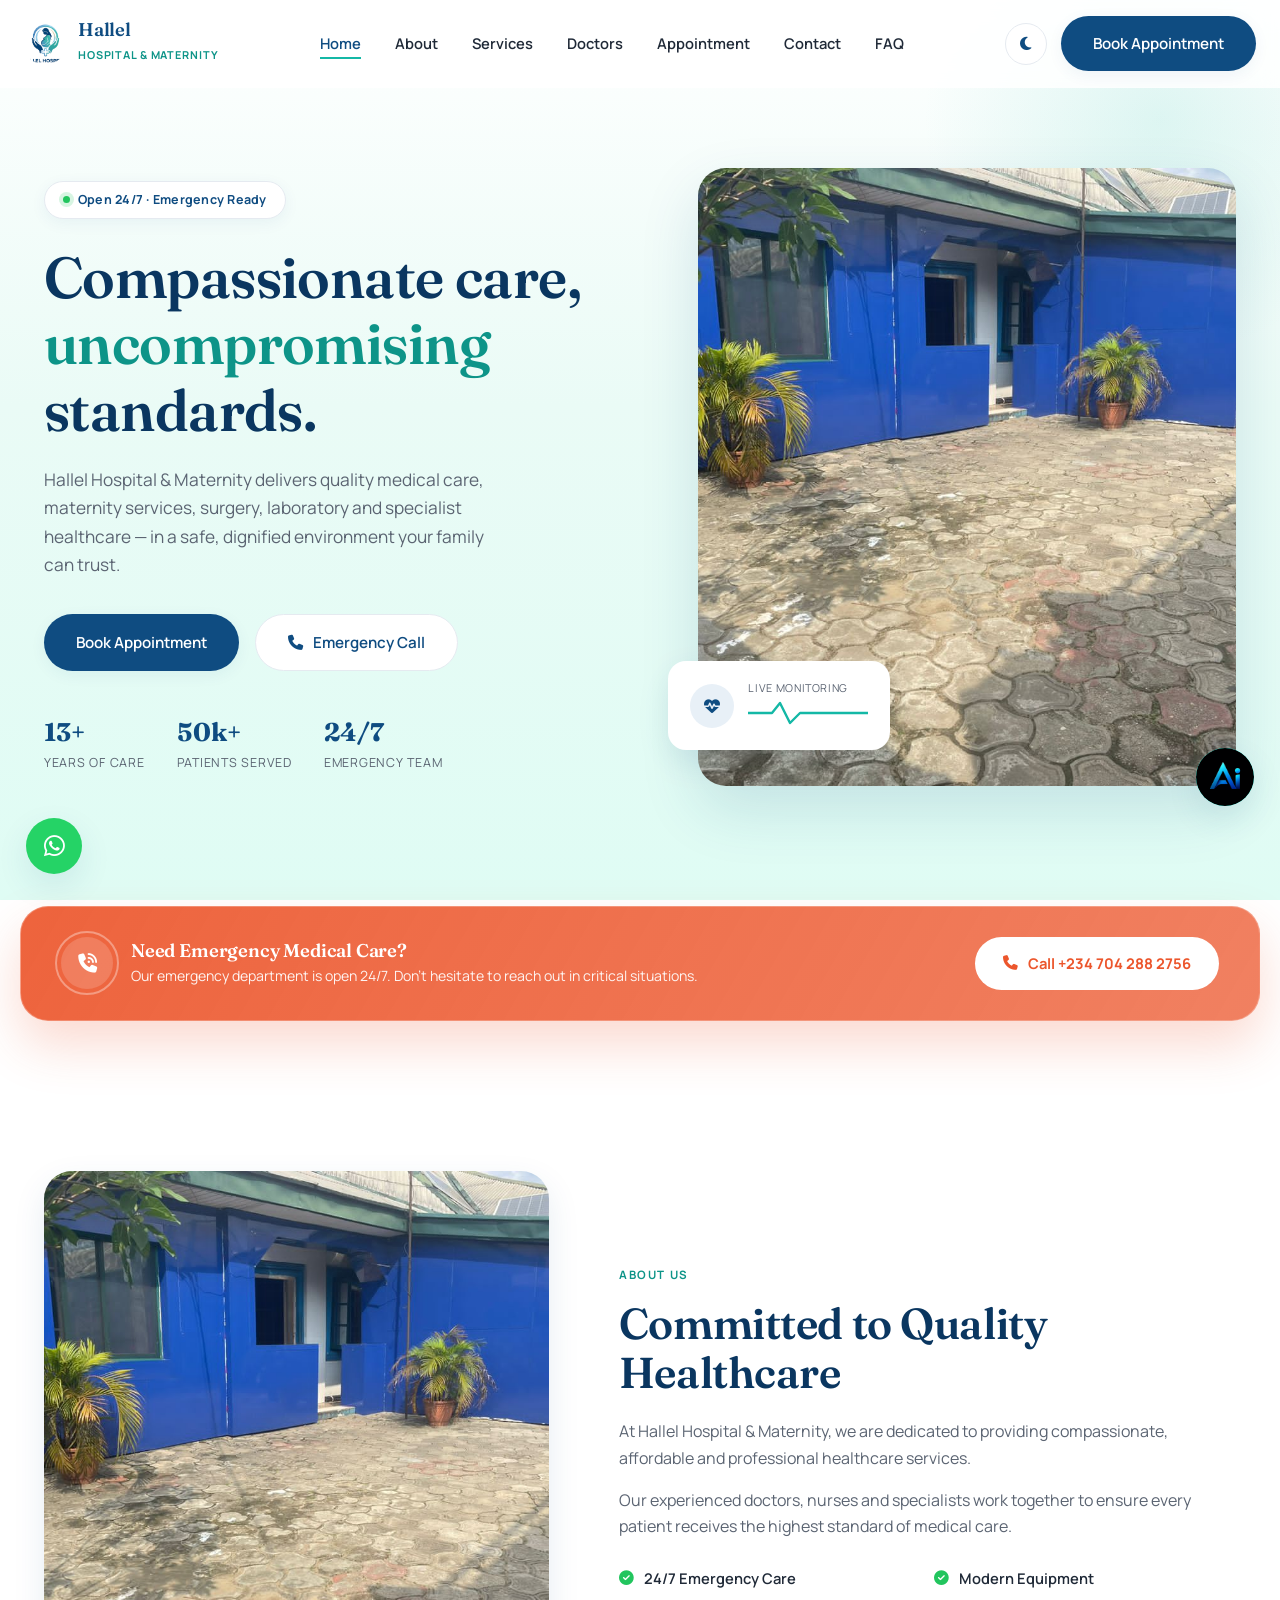
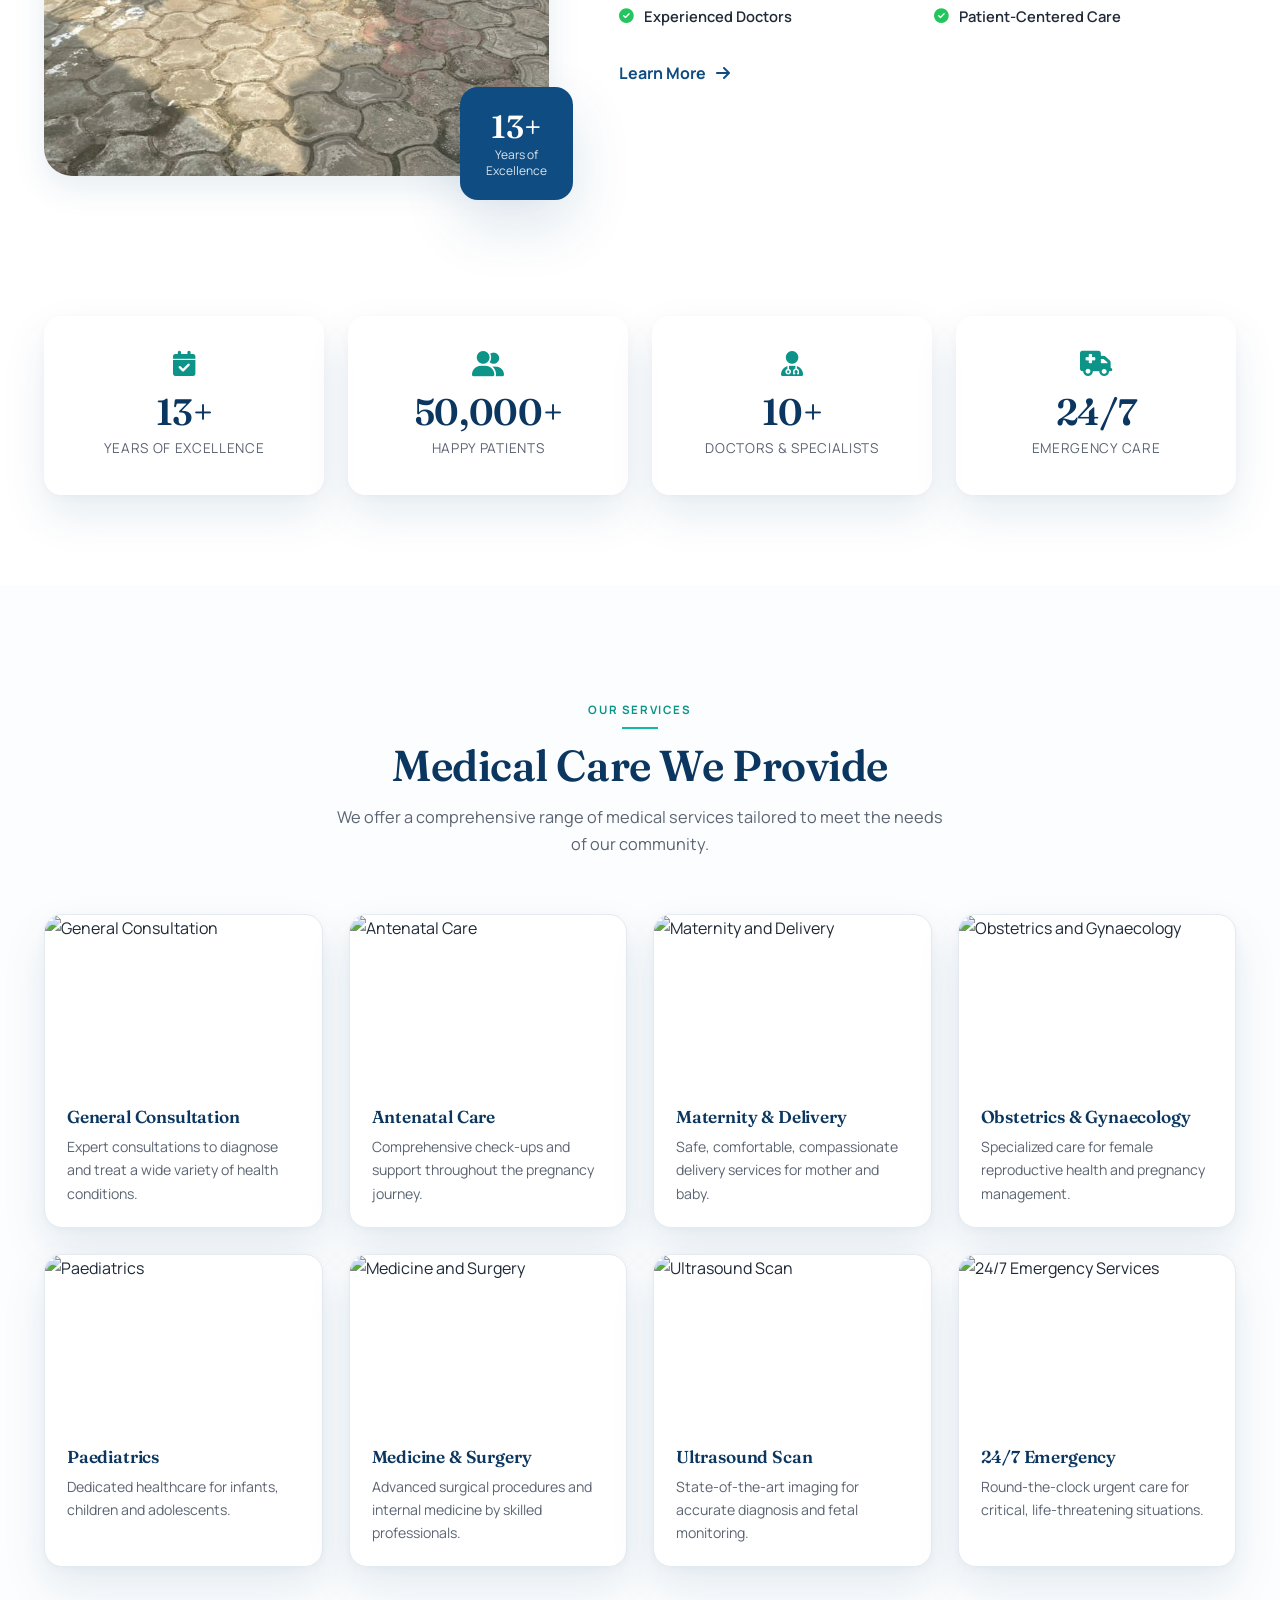
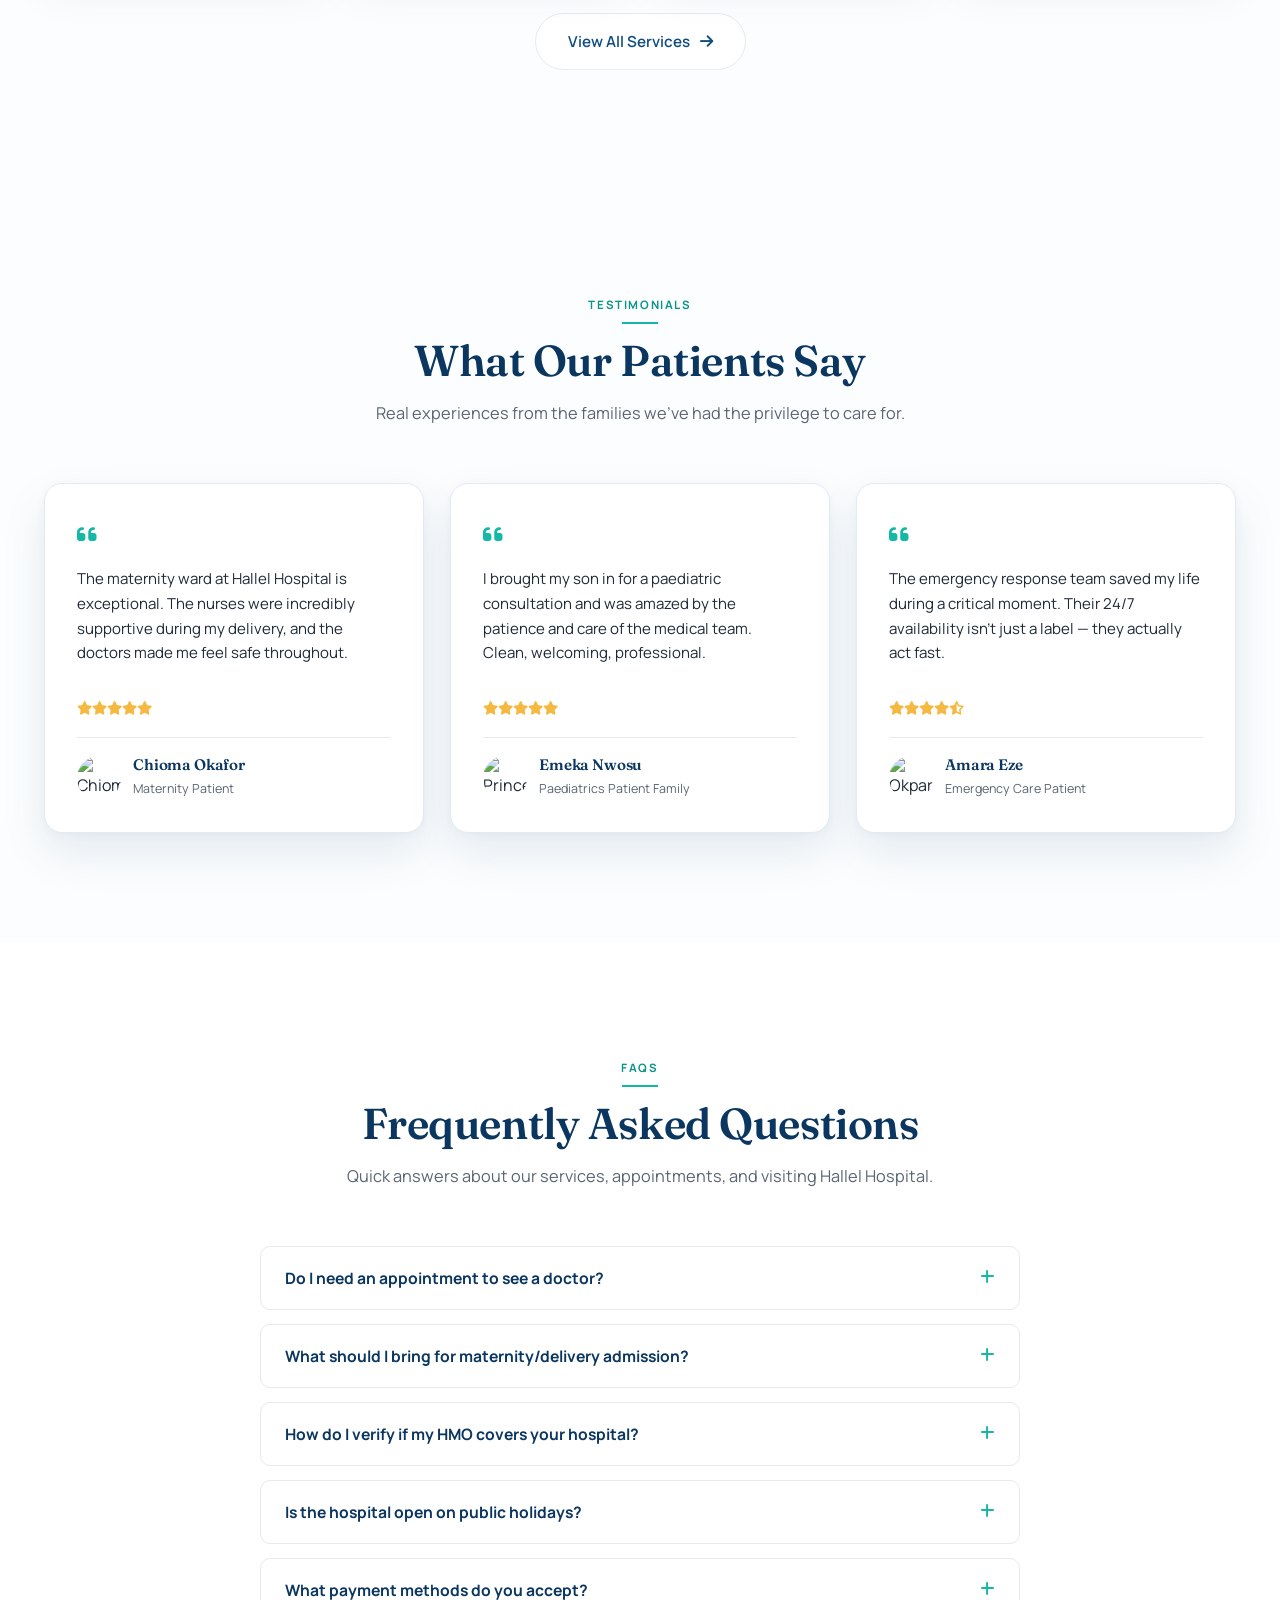
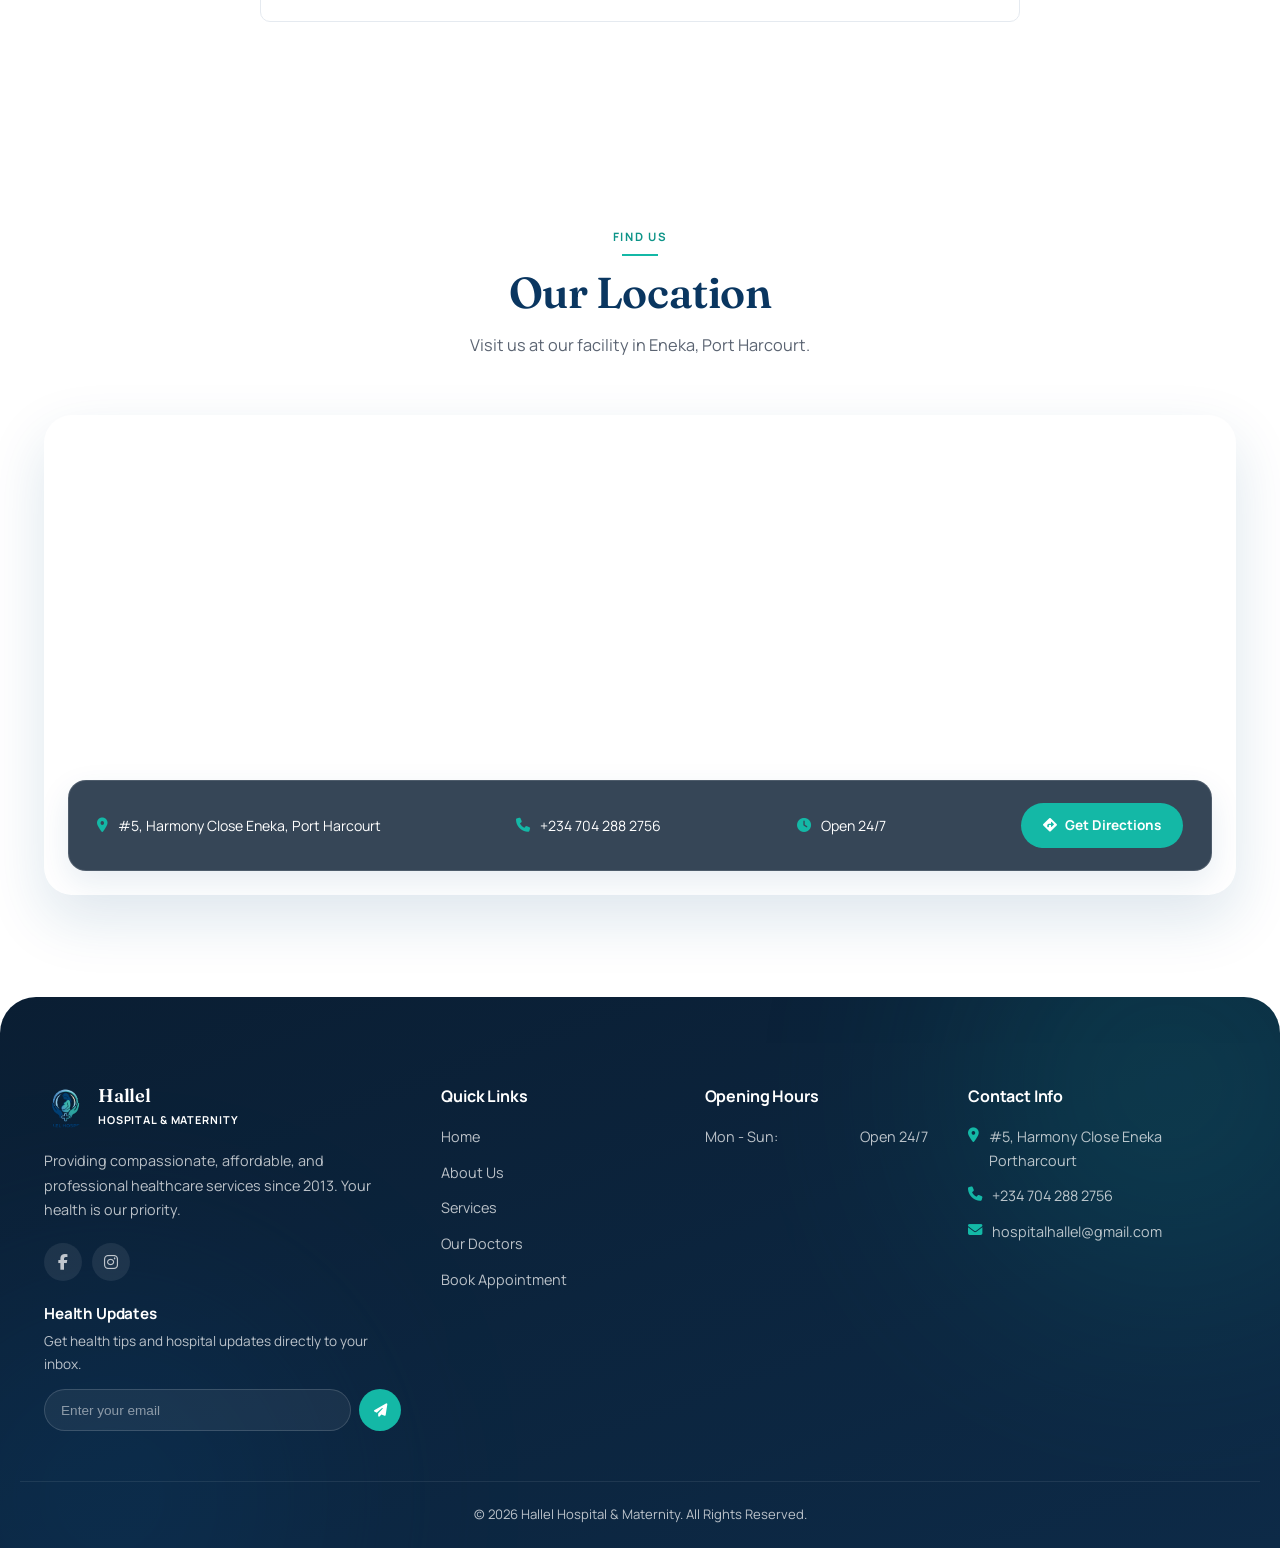
==== commit a442a18c: "Update index.html" ====
--- a/index.html
+++ b/index.html
@@ -219,19 +219,19 @@
         <div class="testimonial-quote"><i class="fa-solid fa-quote-left"></i></div>
         <p class="testimonial-text">The maternity ward at Hallel Hospital is exceptional. The nurses were incredibly supportive during my delivery, and the doctors made me feel safe throughout.</p>
         <div class="testimonial-rating"><i class="fa-solid fa-star"></i><i class="fa-solid fa-star"></i><i class="fa-solid fa-star"></i><i class="fa-solid fa-star"></i><i class="fa-solid fa-star"></i></div>
-        <div class="testimonial-author"><img src="patient-1.jpg" alt="Chioma Okafor"><div><h4>Chioma Okafor</h4><span>Maternity Patient</span></div></div>
+        <div class="testimonial-author"><img src="patient-1.jpg" alt="Chioma Chisom"><div><h4>Chioma Okafor</h4><span>Maternity Patient</span></div></div>
       </div>
       <div class="testimonial-card reveal">
         <div class="testimonial-quote"><i class="fa-solid fa-quote-left"></i></div>
         <p class="testimonial-text">I brought my son in for a paediatric consultation and was amazed by the patience and care of the medical team. Clean, welcoming, professional.</p>
         <div class="testimonial-rating"><i class="fa-solid fa-star"></i><i class="fa-solid fa-star"></i><i class="fa-solid fa-star"></i><i class="fa-solid fa-star"></i><i class="fa-solid fa-star"></i></div>
-        <div class="testimonial-author"><img src="patient-2.jpg" alt="Emeka Nwosu"><div><h4>Emeka Nwosu</h4><span>Paediatrics Patient Family</span></div></div>
+        <div class="testimonial-author"><img src="patient-2.jpg" alt="Princess Peter"><div><h4>Emeka Nwosu</h4><span>Paediatrics Patient Family</span></div></div>
       </div>
       <div class="testimonial-card reveal">
         <div class="testimonial-quote"><i class="fa-solid fa-quote-left"></i></div>
         <p class="testimonial-text">The emergency response team saved my life during a critical moment. Their 24/7 availability isn't just a label — they actually act fast.</p>
         <div class="testimonial-rating"><i class="fa-solid fa-star"></i><i class="fa-solid fa-star"></i><i class="fa-solid fa-star"></i><i class="fa-solid fa-star"></i><i class="fa-solid fa-star-half-stroke"></i></div>
-        <div class="testimonial-author"><img src="patient-3.jpg" alt="Amara Eze"><div><h4>Amara Eze</h4><span>Emergency Care Patient</span></div></div>
+        <div class="testimonial-author"><img src="patient-3.jpg" alt="Okpara Blessing"><div><h4>Amara Eze</h4><span>Emergency Care Patient</span></div></div>
       </div>
     </div>
   </div>
--- a/css/style.css
+++ b/css/style.css
@@ -25,6 +25,8 @@
   --shadow-sm: 0 4px 16px rgba(15, 76, 129, 0.06);
   --shadow-md: 0 12px 32px rgba(15, 76, 129, 0.10);
   --shadow-lg: 0 24px 60px rgba(15, 76, 129, 0.14);
+  --shadow-premium: 0 2px 8px rgba(15,76,129,0.04), 0 20px 44px rgba(15,76,129,0.10);
+  --shadow-premium-hover: 0 6px 16px rgba(15,76,129,0.08), 0 32px 64px rgba(15,76,129,0.16);
   --transition: 0.35s cubic-bezier(.4,0,.2,1);
 }
 
@@ -70,7 +72,13 @@
   border-radius: 999px; font-weight: 600; font-size: 0.95rem; transition: var(--transition);
   white-space: nowrap;
 }
-.btn-primary { background: var(--primary); color: #fff; box-shadow: var(--shadow-sm); }
+.btn-primary { background: var(--primary); color: #fff; box-shadow: var(--shadow-sm); position: relative; overflow: hidden; }
+.btn-primary::before {
+  content: ''; position: absolute; top: 0; left: -75%; width: 50%; height: 100%;
+  background: linear-gradient(120deg, transparent, rgba(255,255,255,0.35), transparent);
+  transform: skewX(-20deg); transition: left .6s ease;
+}
+.btn-primary:hover::before { left: 130%; }
 .btn-primary:hover { background: var(--primary-dark); transform: translateY(-2px); box-shadow: var(--shadow-md); }
 .btn-secondary { background: #fff; color: var(--primary); border: 1.5px solid var(--border); }
 .btn-secondary:hover { border-color: var(--primary); background: var(--primary-tint); }
@@ -111,6 +119,10 @@
   display: none; flex-direction: column; gap: 5px; width: 26px;
 }
 #nav-toggle span { height: 2px; width: 100%; background: var(--primary-dark); border-radius: 2px; transition: var(--transition); }
+#nav-toggle.open span:nth-child(1) { transform: translateY(7px) rotate(45deg); }
+#nav-toggle.open span:nth-child(2) { opacity: 0; }
+#nav-toggle.open span:nth-child(3) { transform: translateY(-7px) rotate(-45deg); }
+body.dark-mode #nav-toggle span { background: var(--text); }
 
 /* ---------- Hero ---------- */
 .hero {
@@ -212,9 +224,15 @@
 .stat-card {
   background: rgba(255,255,255,0.55); backdrop-filter: blur(20px);
   border: 1px solid rgba(255,255,255,0.7); border-radius: var(--radius-md);
-  padding: 34px 20px; box-shadow: var(--shadow-sm); transition: var(--transition);
-}
-.stat-card:hover { transform: translateY(-4px); box-shadow: var(--shadow-md); }
+  padding: 34px 20px; box-shadow: var(--shadow-premium); transition: var(--transition); position: relative; overflow: hidden;
+}
+.stat-card::after {
+  content: ''; position: absolute; bottom: 0; left: 0; right: 0; height: 3px;
+  background: linear-gradient(90deg, var(--primary), var(--accent)); transform: scaleX(0); transform-origin: center;
+  transition: transform .4s ease;
+}
+.stat-card:hover::after { transform: scaleX(1); }
+.stat-card:hover { transform: translateY(-6px); box-shadow: var(--shadow-premium-hover); }
 .stat-card i { font-size: 1.6rem; color: var(--accent-dark); margin-bottom: 14px; }
 .stat-card h2 { color: var(--primary-dark); font-size: 2.3rem; margin-bottom: 4px; }
 .stat-card p { color: var(--text-muted); font-size: 0.85rem; text-transform: uppercase; letter-spacing: 0.05em; }
@@ -223,11 +241,19 @@
 .services { padding: 110px 0; background: rgba(248, 250, 252, 0.4); }
 .services-grid { display: grid; grid-template-columns: repeat(4, 1fr); gap: 26px; }
 .service-card {
-  background: #fff; border-radius: var(--radius-md); overflow: hidden; box-shadow: var(--shadow-sm);
-  transition: var(--transition); border: 1px solid var(--border);
-}
-.service-card:hover { transform: translateY(-6px); box-shadow: var(--shadow-md); border-color: transparent; }
-.service-card img { height: 170px; width: 100%; object-fit: cover; }
+  background: #fff; border-radius: var(--radius-md); overflow: hidden; box-shadow: var(--shadow-premium);
+  transition: var(--transition); border: 1px solid var(--border); position: relative;
+}
+.service-card::before {
+  content: ''; position: absolute; top: 0; left: 0; right: 0; height: 3px;
+  background: linear-gradient(90deg, var(--primary), var(--accent)); transform: scaleX(0); transform-origin: left;
+  transition: transform .4s ease; z-index: 2;
+}
+.service-card:hover::before { transform: scaleX(1); }
+.service-card:hover { transform: translateY(-8px); box-shadow: var(--shadow-premium-hover); border-color: transparent; }
+.service-card img { height: 170px; width: 100%; object-fit: cover; transition: transform .6s ease; }
+.service-card:hover img { transform: scale(1.08); }
+.service-card .service-content { position: relative; overflow: hidden; }
 .service-content { padding: 22px; }
 .service-content h3 { font-size: 1.08rem; margin-bottom: 8px; }
 .service-content p { font-size: 0.88rem; color: var(--text-muted); }
@@ -243,7 +269,14 @@
 /* ---------- Testimonials ---------- */
 .testimonials { padding: 110px 0; background: rgba(248, 250, 252, 0.4); }
 .testimonials-grid { display: grid; grid-template-columns: repeat(3, 1fr); gap: 26px; }
-.testimonial-card { background: #fff; border-radius: var(--radius-md); padding: 32px; box-shadow: var(--shadow-sm); }
+.testimonial-card { background: #fff; border-radius: var(--radius-md); padding: 32px; box-shadow: var(--shadow-premium); position: relative; overflow: hidden; transition: var(--transition); border: 1px solid var(--border); }
+.testimonial-card::before {
+  content: ''; position: absolute; top: 0; left: 0; right: 0; height: 3px;
+  background: linear-gradient(90deg, var(--accent), var(--primary)); transform: scaleX(0); transform-origin: left;
+  transition: transform .4s ease;
+}
+.testimonial-card:hover::before { transform: scaleX(1); }
+.testimonial-card:hover { transform: translateY(-6px); box-shadow: var(--shadow-premium-hover); }
 .testimonial-quote { color: var(--accent); font-size: 1.4rem; margin-bottom: 14px; }
 .testimonial-text { font-size: 0.94rem; color: var(--text); margin-bottom: 20px; min-height: 110px; }
 .testimonial-rating { color: #F5B942; margin-bottom: 18px; font-size: 0.85rem; }
@@ -355,8 +388,11 @@
   position: fixed; bottom: 94px; right: 26px; width: 58px; height: 58px; border-radius: 50%;
   background: var(--accent); color: #fff; font-size: 1.4rem; display: flex; align-items: center;
   justify-content: center; box-shadow: var(--shadow-md); z-index: 900; transition: var(--transition);
+  overflow: hidden; padding: 0;
 }
 #chatbot-toggle:hover { transform: scale(1.06); }
+.ai-icon-img { width: 100%; height: 100%; object-fit: cover; border-radius: 50%; }
+.ai-icon-img-sm { width: 26px; height: 26px; object-fit: cover; border-radius: 50%; }
 #chatbot-window {
   position: fixed; bottom: 162px; right: 26px; width: 320px; max-width: calc(100vw - 40px);
   background: #fff; border-radius: var(--radius-md); box-shadow: var(--shadow-lg); z-index: 900;
@@ -374,8 +410,18 @@
 .chatbot-input button { width: 38px; height: 38px; border-radius: 50%; background: var(--primary); color: #fff; flex-shrink: 0; }
 
 /* ---------- Reveal animation ---------- */
-.reveal { opacity: 0; transform: translateY(28px); transition: opacity .7s ease, transform .7s ease; }
+.reveal { opacity: 0; transform: translateY(32px); transition: opacity .8s cubic-bezier(.16,1,.3,1), transform .8s cubic-bezier(.16,1,.3,1); }
 .reveal.visible { opacity: 1; transform: translateY(0); }
+
+/* ---------- Hero entrance ---------- */
+@keyframes fadeSlideUp { from { opacity: 0; transform: translateY(24px); } to { opacity: 1; transform: translateY(0); } }
+.hero-content > * { opacity: 0; animation: fadeSlideUp .8s cubic-bezier(.16,1,.3,1) forwards; }
+.hero-content > *:nth-child(1) { animation-delay: .05s; }
+.hero-content > *:nth-child(2) { animation-delay: .15s; }
+.hero-content > *:nth-child(3) { animation-delay: .25s; }
+.hero-content > *:nth-child(4) { animation-delay: .35s; }
+.hero-content > *:nth-child(5) { animation-delay: .45s; }
+.hero-visual { opacity: 0; animation: fadeSlideUp 1s cubic-bezier(.16,1,.3,1) forwards; animation-delay: .3s; }
 
 /* ---------- Responsive ---------- */
 @media (max-width: 980px) {
@@ -387,13 +433,16 @@
   .footer-grid { grid-template-columns: 1fr 1fr; }
 }
 
-@media (max-width: 720px) {
+@media (max-width: 1040px) {
   .nav-links { position: fixed; top: 74px; left: 0; right: 0; background: #fff; flex-direction: column;
-    padding: 24px; gap: 4px; box-shadow: var(--shadow-md); transform: translateY(-130%); transition: var(--transition); }
+    padding: 24px; gap: 4px; box-shadow: var(--shadow-md); transform: translateY(-130%); transition: var(--transition); max-height: 80vh; overflow-y: auto; }
   .nav-links.open { transform: translateY(0); }
   .nav-links a { display: block; padding: 12px 0; border-bottom: 1px solid var(--border); }
   #nav-toggle { display: flex; }
   .nav-cta { display: none; }
+}
+
+@media (max-width: 720px) {
   .services-grid { grid-template-columns: 1fr; }
   .footer-grid { grid-template-columns: 1fr; }
   .emergency-container { text-align: center; justify-content: center; }
@@ -414,8 +463,8 @@
   content: ''; position: absolute; top: -100px; right: -80px; width: 340px; height: 340px;
   background: var(--accent); opacity: 0.10; filter: blur(110px); border-radius: 50%;
 }
-.page-hero h1 { color: var(--primary-dark); font-size: clamp(2.1rem, 4vw, 3rem); margin-bottom: 12px; position: relative; z-index: 1; }
-.page-hero p { color: var(--text-muted); font-size: 0.95rem; position: relative; z-index: 1; }
+.page-hero h1 { color: var(--primary-dark); font-size: clamp(2.1rem, 4vw, 3rem); margin-bottom: 12px; position: relative; z-index: 1; opacity: 0; animation: fadeSlideUp .7s cubic-bezier(.16,1,.3,1) forwards; }
+.page-hero p { color: var(--text-muted); font-size: 0.95rem; position: relative; z-index: 1; opacity: 0; animation: fadeSlideUp .7s cubic-bezier(.16,1,.3,1) forwards .15s; }
 .page-hero p a { color: var(--primary); font-weight: 600; }
 
 /* About story */
@@ -434,7 +483,13 @@
 /* Mission & Vision */
 .mission-vision { padding: 0 0 110px; }
 .mv-grid { display: grid; grid-template-columns: 1fr 1fr; gap: 30px; }
-.mv-card { background: #fff; border: 1px solid var(--border); border-radius: var(--radius-sm); padding: 44px; box-shadow: none; }
+.mv-card { background: #fff; border: 1px solid var(--border); border-radius: var(--radius-sm); padding: 44px; box-shadow: var(--shadow-premium); transition: var(--transition); position: relative; overflow: hidden; }
+.mv-card::before {
+  content: ''; position: absolute; top: 0; left: 0; right: 0; height: 3px;
+  background: linear-gradient(90deg, var(--primary), var(--accent)); transform: scaleX(0); transform-origin: left; transition: transform .4s ease;
+}
+.mv-card:hover::before { transform: scaleX(1); }
+.mv-card:hover { transform: translateY(-4px); box-shadow: var(--shadow-premium-hover); }
 .mv-icon { width: 52px; height: 52px; border-radius: 50%; background: var(--bg-secondary); color: var(--primary); display: flex; align-items: center; justify-content: center; font-size: 1.2rem; margin-bottom: 22px; border: 1px solid var(--border); }
 .mv-card h3 { margin-bottom: 14px; }
 .mv-card p { color: var(--text-muted); font-size: 0.94rem; }
@@ -442,8 +497,13 @@
 /* Core values */
 .core-values { padding: 0 0 110px; }
 .values-grid { display: grid; grid-template-columns: repeat(4, 1fr); gap: 20px; }
-.value-card { text-align: left; background: #fff; border: 1px solid var(--border); border-radius: var(--radius-sm); padding: 32px 26px; transition: var(--transition); box-shadow: none; }
-.value-card:hover { border-color: var(--accent); transform: none; }
+.value-card { text-align: left; background: #fff; border: 1px solid var(--border); border-radius: var(--radius-sm); padding: 32px 26px; transition: var(--transition); box-shadow: var(--shadow-premium); position: relative; overflow: hidden; }
+.value-card::before {
+  content: ''; position: absolute; top: 0; left: 0; right: 0; height: 3px;
+  background: linear-gradient(90deg, var(--primary), var(--accent)); transform: scaleX(0); transform-origin: left; transition: transform .4s ease;
+}
+.value-card:hover::before { transform: scaleX(1); }
+.value-card:hover { border-color: transparent; transform: translateY(-5px); box-shadow: var(--shadow-premium-hover); }
 .value-card i { font-size: 1.4rem; color: var(--primary); margin-bottom: 18px; display: block; }
 .value-card h3 { font-size: 1.02rem; margin-bottom: 8px; }
 .value-card p { font-size: 0.86rem; color: var(--text-muted); }
@@ -451,8 +511,17 @@
 /* Doctors */
 .doctors-section { padding: 110px 0; }
 .doctors-grid { display: grid; grid-template-columns: repeat(3, 1fr); gap: 28px; }
-.doctor-card { background: #fff; border: 1px solid var(--border); border-radius: var(--radius-sm); overflow: hidden; box-shadow: none; transition: var(--transition); }
-.doctor-card:hover { border-color: var(--accent); transform: none; box-shadow: none; }
+.doctor-card { background: #fff; border: 1px solid var(--border); border-radius: var(--radius-sm); overflow: hidden; box-shadow: var(--shadow-premium); transition: var(--transition); position: relative; }
+.doctor-card::before {
+  content: ''; position: absolute; top: 0; left: 0; right: 0; height: 3px;
+  background: linear-gradient(90deg, var(--primary), var(--accent)); transform: scaleX(0); transform-origin: left;
+  transition: transform .4s ease; z-index: 2;
+}
+.doctor-card:hover::before { transform: scaleX(1); }
+.doctor-card:hover { border-color: transparent; transform: translateY(-6px); box-shadow: var(--shadow-premium-hover); }
+.doctor-image { overflow: hidden; }
+.doctor-image img { transition: transform .6s ease; }
+.doctor-card:hover .doctor-image img { transform: scale(1.08); }
 .doctor-image img { width: 100%; aspect-ratio: 1/1; object-fit: cover; }
 .doctor-info { padding: 24px; text-align: center; }
 .doctor-info h3 { font-size: 1.1rem; margin-bottom: 4px; }
@@ -489,15 +558,21 @@
 .form-success-message p { color: var(--text-muted); }
 
 .contact-info-card, .appointment-info { display: flex; flex-direction: column; gap: 18px; }
-.contact-info-card { background: #fff; border: 1px solid var(--border); border-radius: var(--radius-sm); padding: 32px; box-shadow: none; }
+.contact-info-card { background: #fff; border: 1px solid var(--border); border-radius: var(--radius-sm); padding: 32px; box-shadow: var(--shadow-premium); }
 .contact-info-item { display: flex; gap: 16px; align-items: flex-start; margin-bottom: 22px; }
 .contact-info-item:last-child { margin-bottom: 0; }
 .contact-info-item i { width: 42px; height: 42px; border-radius: 50%; background: var(--bg-secondary); border: 1px solid var(--border); color: var(--primary); display: flex; align-items: center; justify-content: center; flex-shrink: 0; }
 .contact-info-item h4 { font-size: 0.92rem; margin-bottom: 3px; font-family: var(--font-body); }
 .contact-info-item p { font-size: 0.88rem; color: var(--text-muted); }
-.map-container { border-radius: var(--radius-sm); overflow: hidden; box-shadow: none; border: 1px solid var(--border); }
-
-.info-card { background: #fff; border: 1px solid var(--border); border-radius: var(--radius-sm); padding: 28px; text-align: left; box-shadow: none; }
+.map-container { border-radius: var(--radius-sm); overflow: hidden; box-shadow: var(--shadow-premium); border: 1px solid var(--border); }
+
+.info-card { background: #fff; border: 1px solid var(--border); border-radius: var(--radius-sm); padding: 28px; text-align: left; box-shadow: var(--shadow-premium); transition: var(--transition); position: relative; overflow: hidden; }
+.info-card::before {
+  content: ''; position: absolute; top: 0; left: 0; right: 0; height: 3px;
+  background: linear-gradient(90deg, var(--primary), var(--accent)); transform: scaleX(0); transform-origin: left; transition: transform .4s ease;
+}
+.info-card:hover::before { transform: scaleX(1); }
+.info-card:hover { transform: translateY(-4px); box-shadow: var(--shadow-premium-hover); }
 .info-icon { width: 44px; height: 44px; border-radius: 50%; background: var(--bg-secondary); border: 1px solid var(--border); color: var(--primary); display: flex; align-items: center; justify-content: center; margin: 0 0 16px; font-size: 1.05rem; }
 .info-card h3 { font-size: 1rem; margin-bottom: 6px; }
 .info-card p { font-size: 0.86rem; color: var(--text-muted); margin-bottom: 4px; }
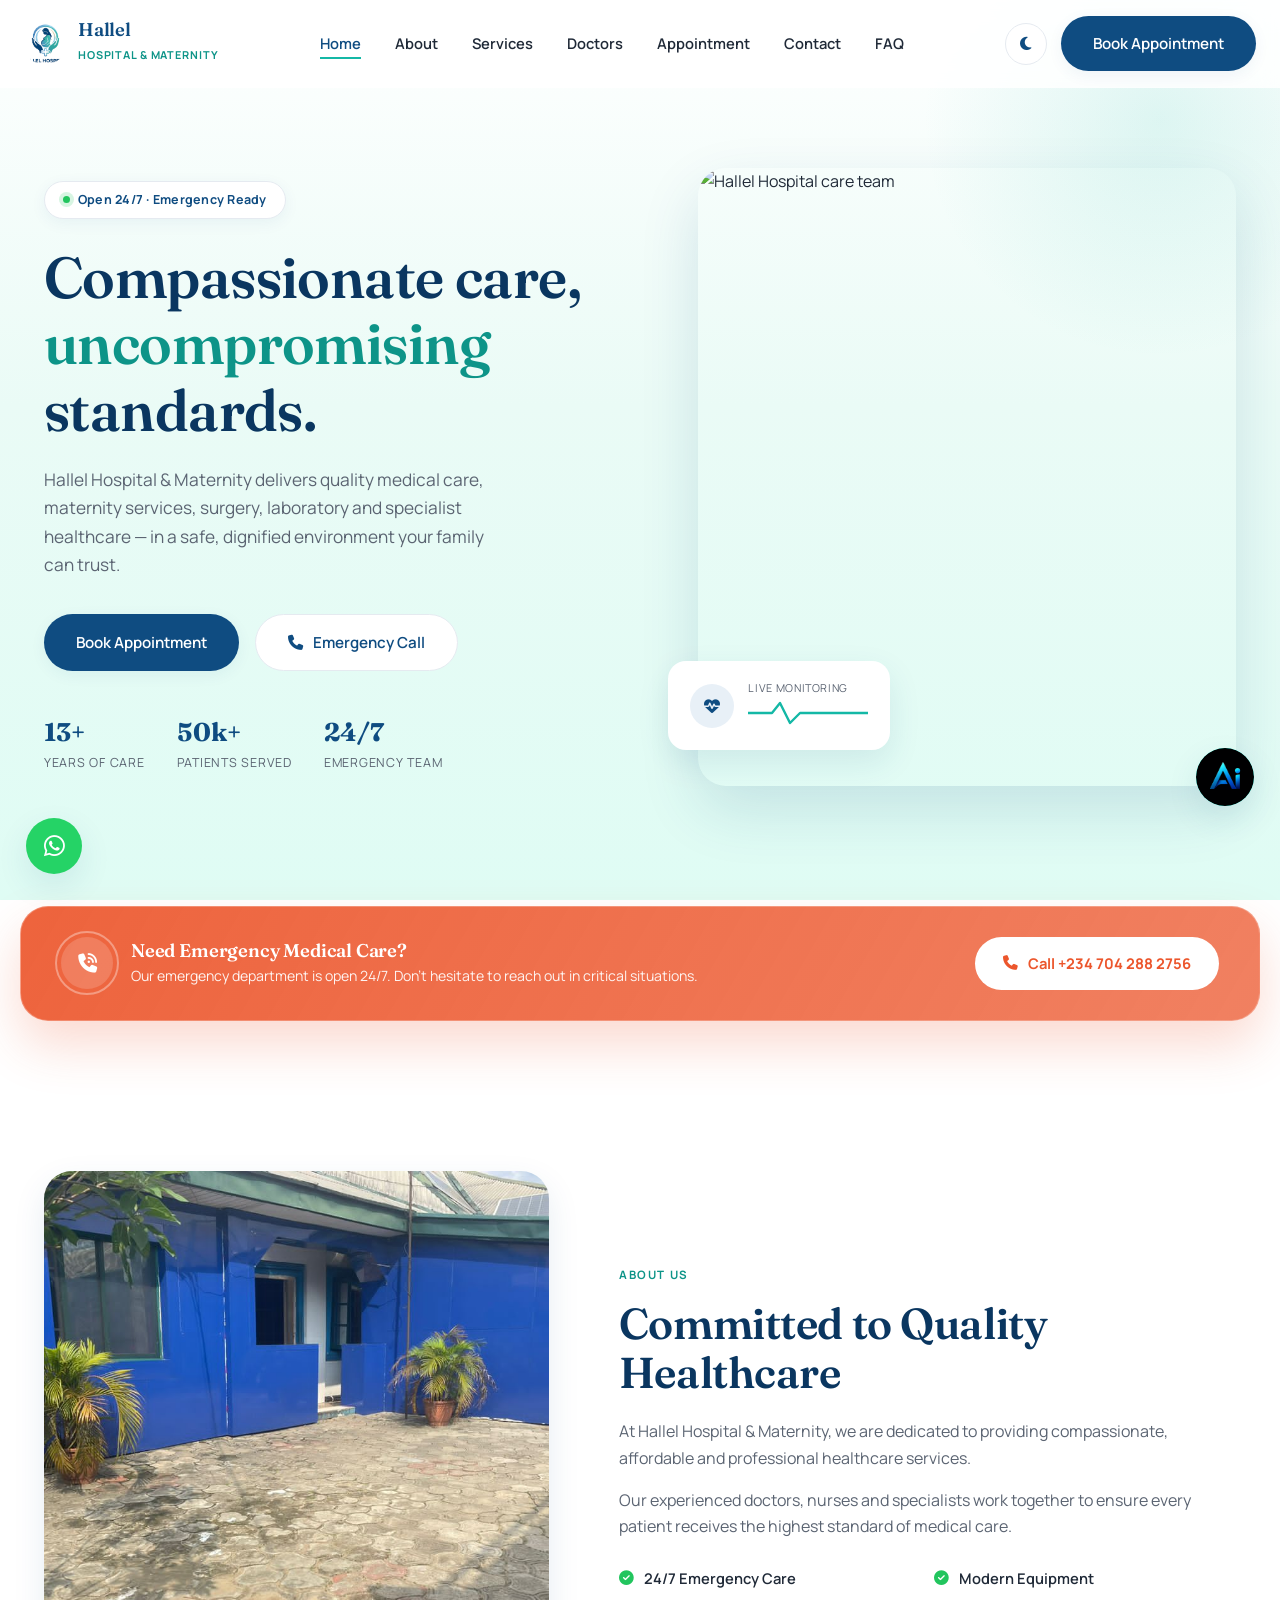
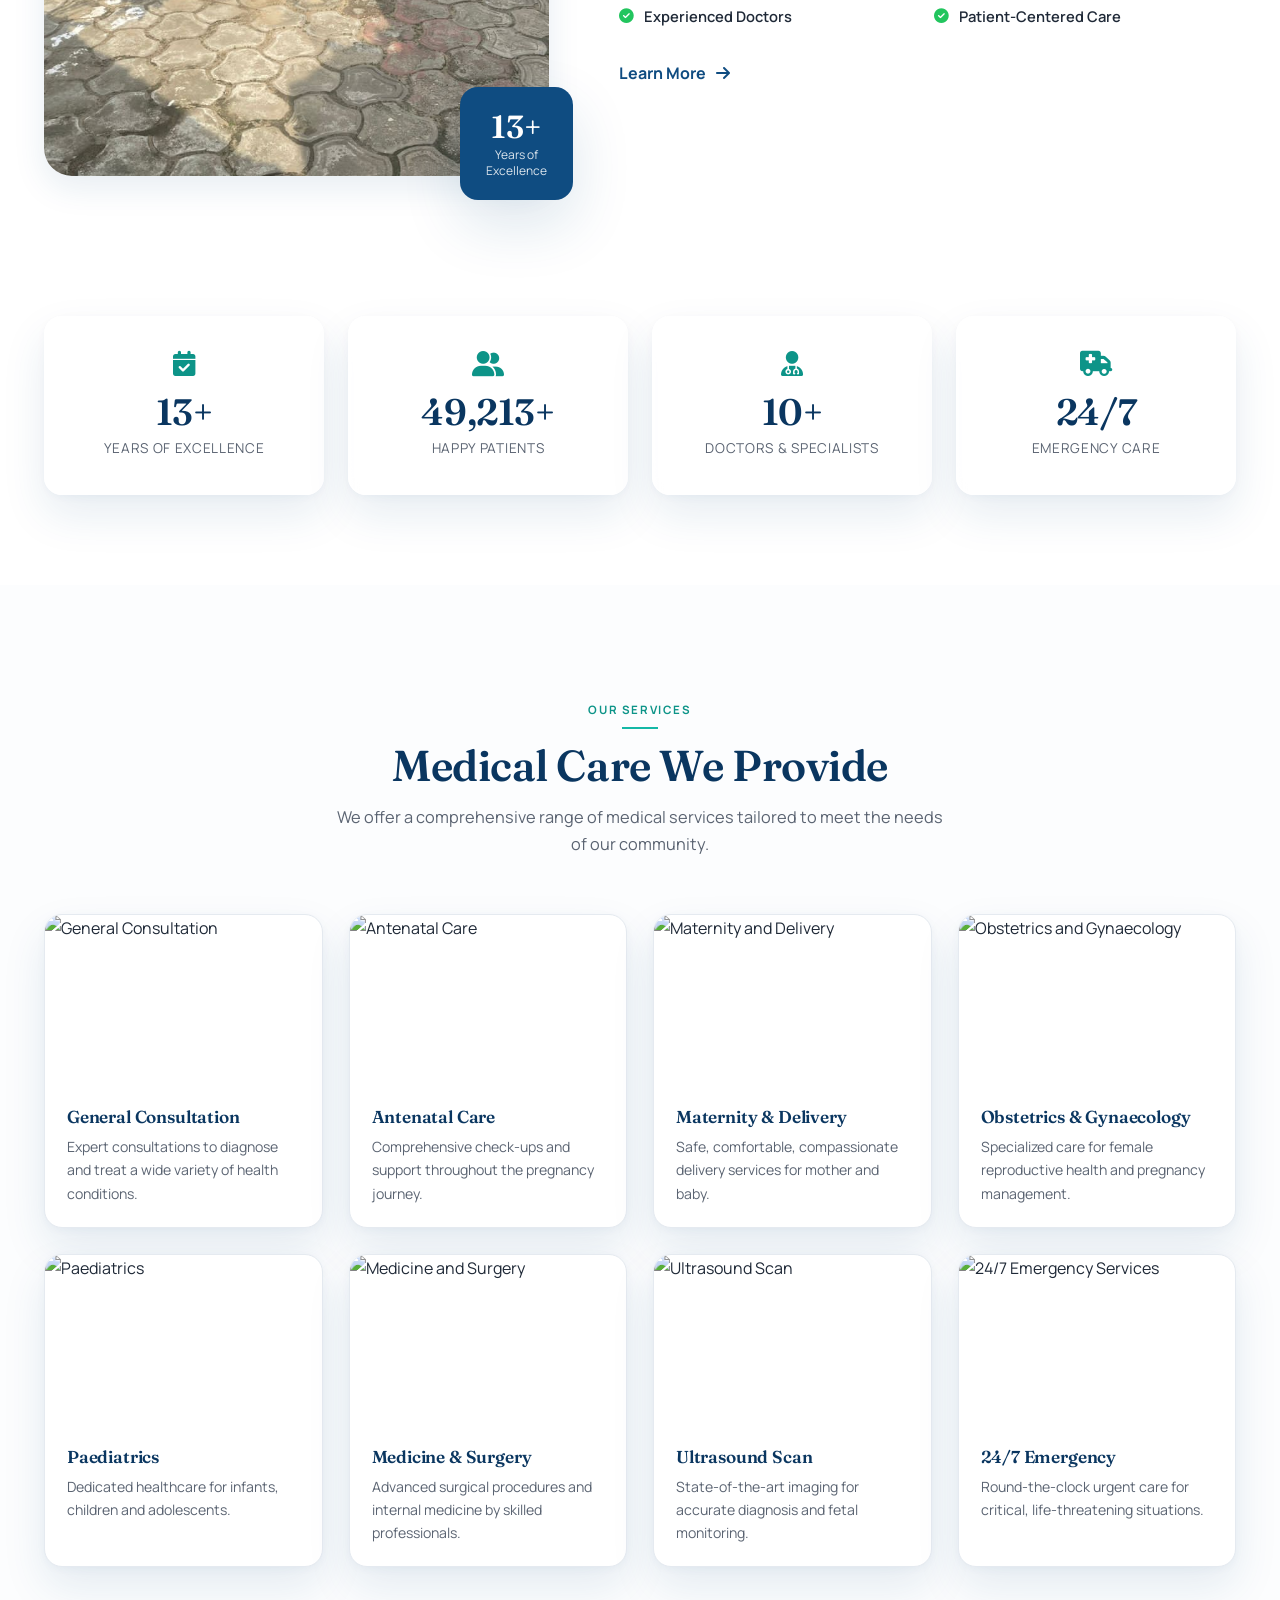
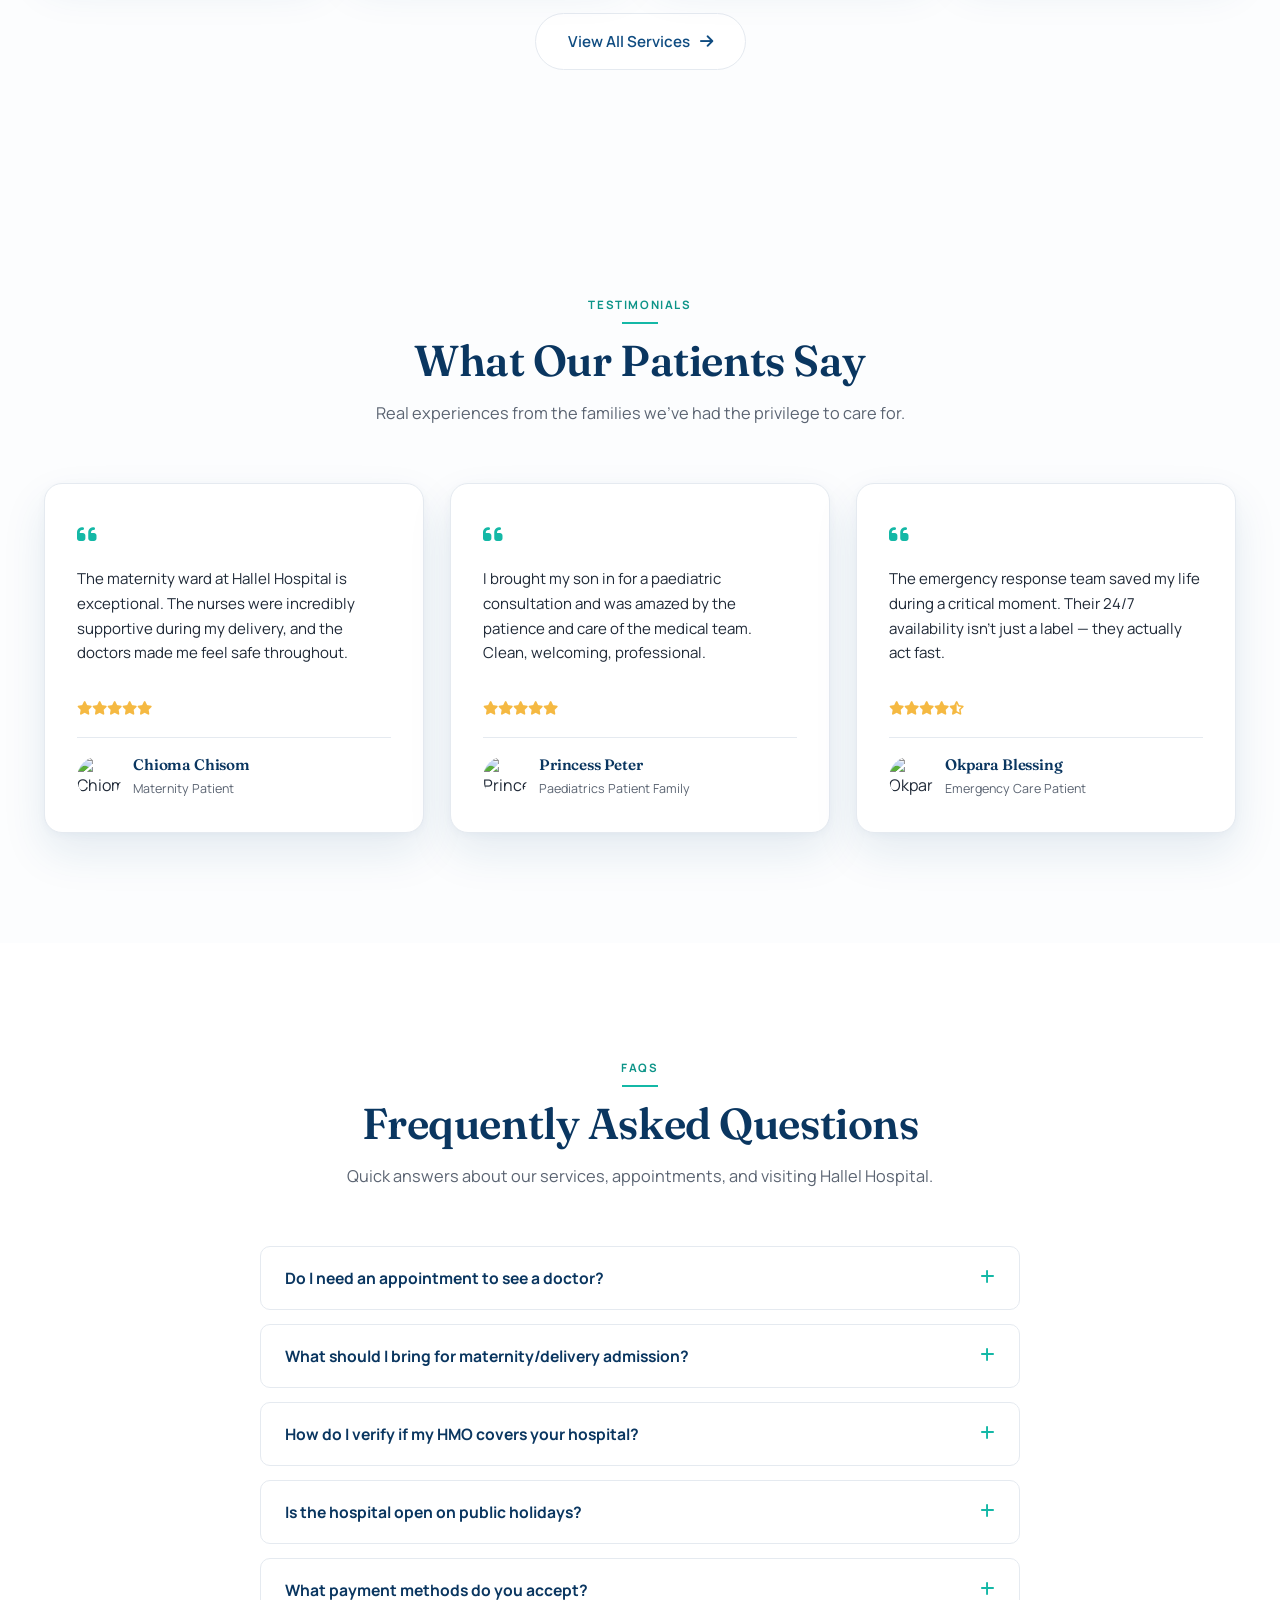
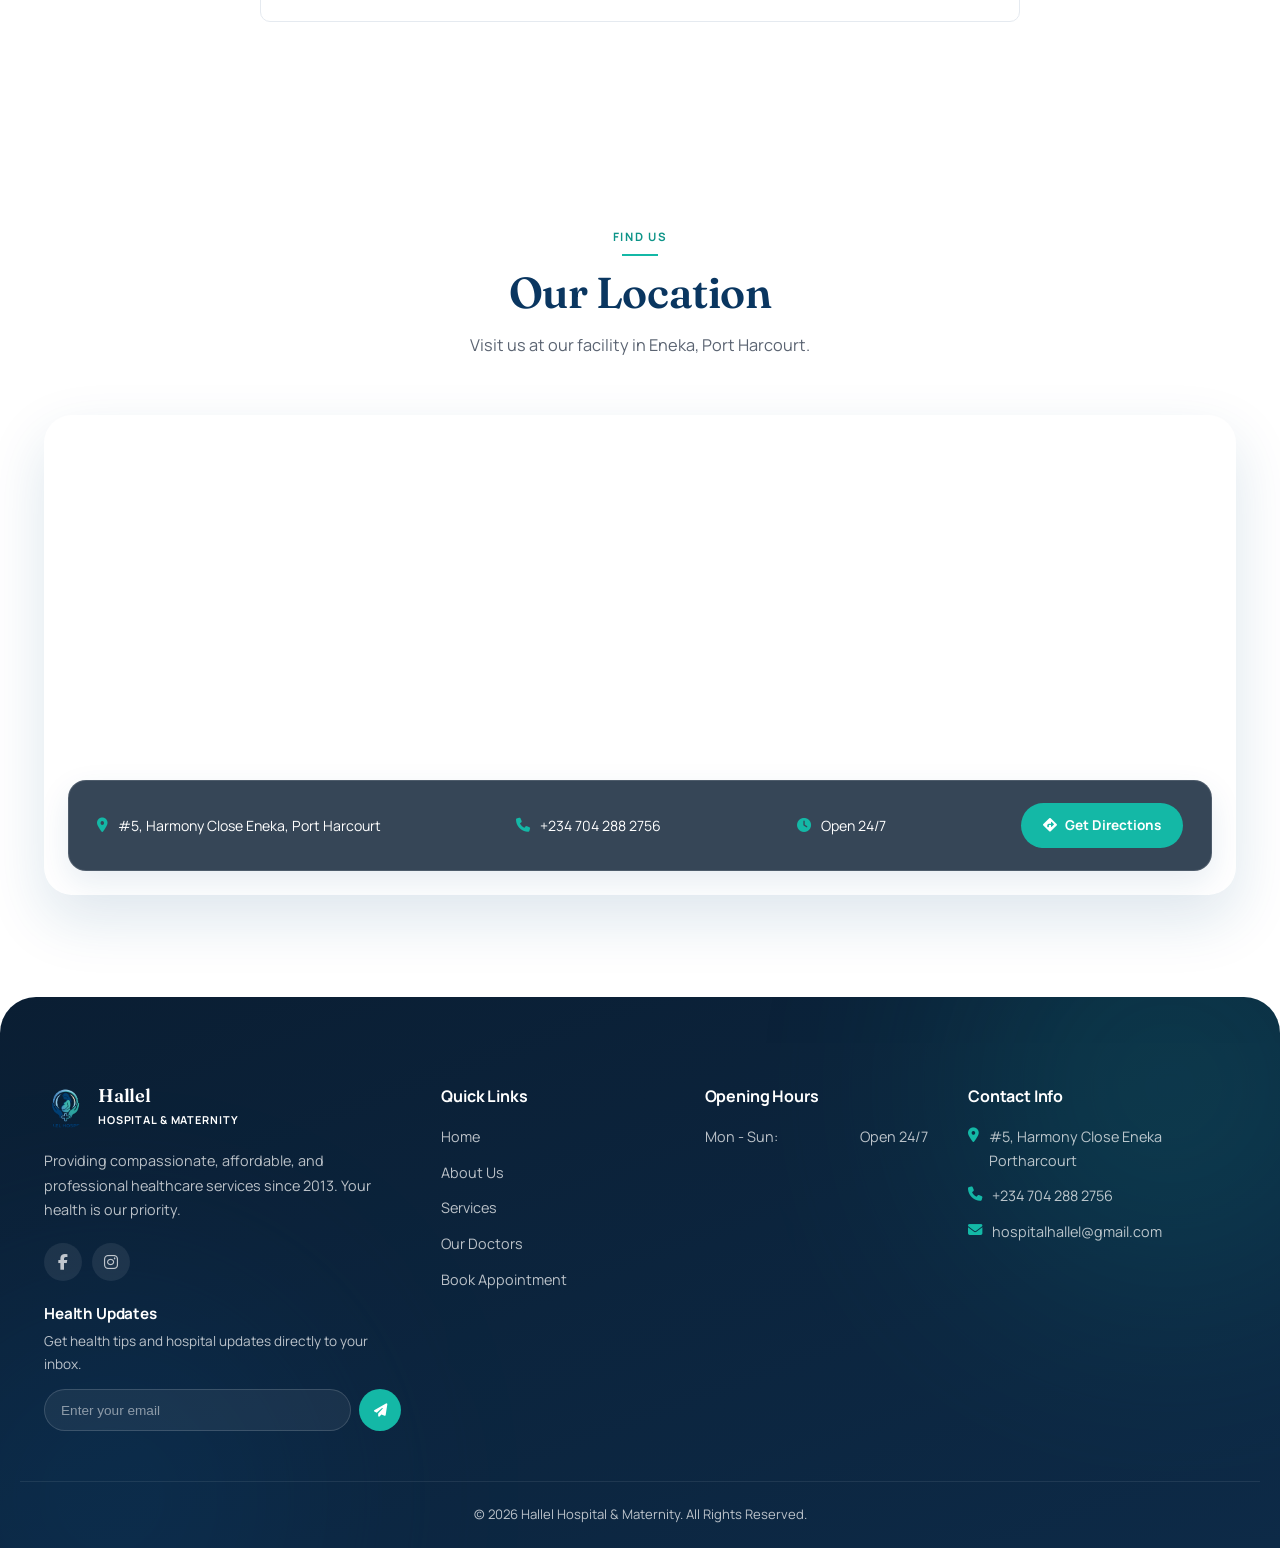
==== commit 28b48e8b: "Update testimonial author names in index.html" ====
--- a/index.html
+++ b/index.html
@@ -100,7 +100,7 @@
     </div>
     <div class="hero-visual">
       <div class="frame">
-        <img src="about.jpg" alt="Hallel Hospital care team">
+        <img src="hospital.jpg" alt="Hallel Hospital care team">
       </div>
       <div class="pulse-card">
         <div class="pulse-icon"><i class="fa-solid fa-heart-pulse"></i></div>
@@ -219,19 +219,20 @@
         <div class="testimonial-quote"><i class="fa-solid fa-quote-left"></i></div>
         <p class="testimonial-text">The maternity ward at Hallel Hospital is exceptional. The nurses were incredibly supportive during my delivery, and the doctors made me feel safe throughout.</p>
         <div class="testimonial-rating"><i class="fa-solid fa-star"></i><i class="fa-solid fa-star"></i><i class="fa-solid fa-star"></i><i class="fa-solid fa-star"></i><i class="fa-solid fa-star"></i></div>
-        <div class="testimonial-author"><img src="patient-1.jpg" alt="Chioma Chisom"><div><h4>Chioma Okafor</h4><span>Maternity Patient</span></div></div>
+        <div class="testimonial-author"><img src="patient-1.jpg" alt="Chioma Chisom"><div><h4>Chioma Chisom
+        </h4><span>Maternity Patient</span></div></div>
       </div>
       <div class="testimonial-card reveal">
         <div class="testimonial-quote"><i class="fa-solid fa-quote-left"></i></div>
         <p class="testimonial-text">I brought my son in for a paediatric consultation and was amazed by the patience and care of the medical team. Clean, welcoming, professional.</p>
         <div class="testimonial-rating"><i class="fa-solid fa-star"></i><i class="fa-solid fa-star"></i><i class="fa-solid fa-star"></i><i class="fa-solid fa-star"></i><i class="fa-solid fa-star"></i></div>
-        <div class="testimonial-author"><img src="patient-2.jpg" alt="Princess Peter"><div><h4>Emeka Nwosu</h4><span>Paediatrics Patient Family</span></div></div>
+        <div class="testimonial-author"><img src="patient-2.jpg" alt="Princess Peter"><div><h4>Princess Peter</h4><span>Paediatrics Patient Family</span></div></div>
       </div>
       <div class="testimonial-card reveal">
         <div class="testimonial-quote"><i class="fa-solid fa-quote-left"></i></div>
         <p class="testimonial-text">The emergency response team saved my life during a critical moment. Their 24/7 availability isn't just a label — they actually act fast.</p>
         <div class="testimonial-rating"><i class="fa-solid fa-star"></i><i class="fa-solid fa-star"></i><i class="fa-solid fa-star"></i><i class="fa-solid fa-star"></i><i class="fa-solid fa-star-half-stroke"></i></div>
-        <div class="testimonial-author"><img src="patient-3.jpg" alt="Okpara Blessing"><div><h4>Amara Eze</h4><span>Emergency Care Patient</span></div></div>
+        <div class="testimonial-author"><img src="patient-3.jpg" alt="Okpara Blessing"><div><h4>Okpara Blessing</h4><span>Emergency Care Patient</span></div></div>
       </div>
     </div>
   </div>
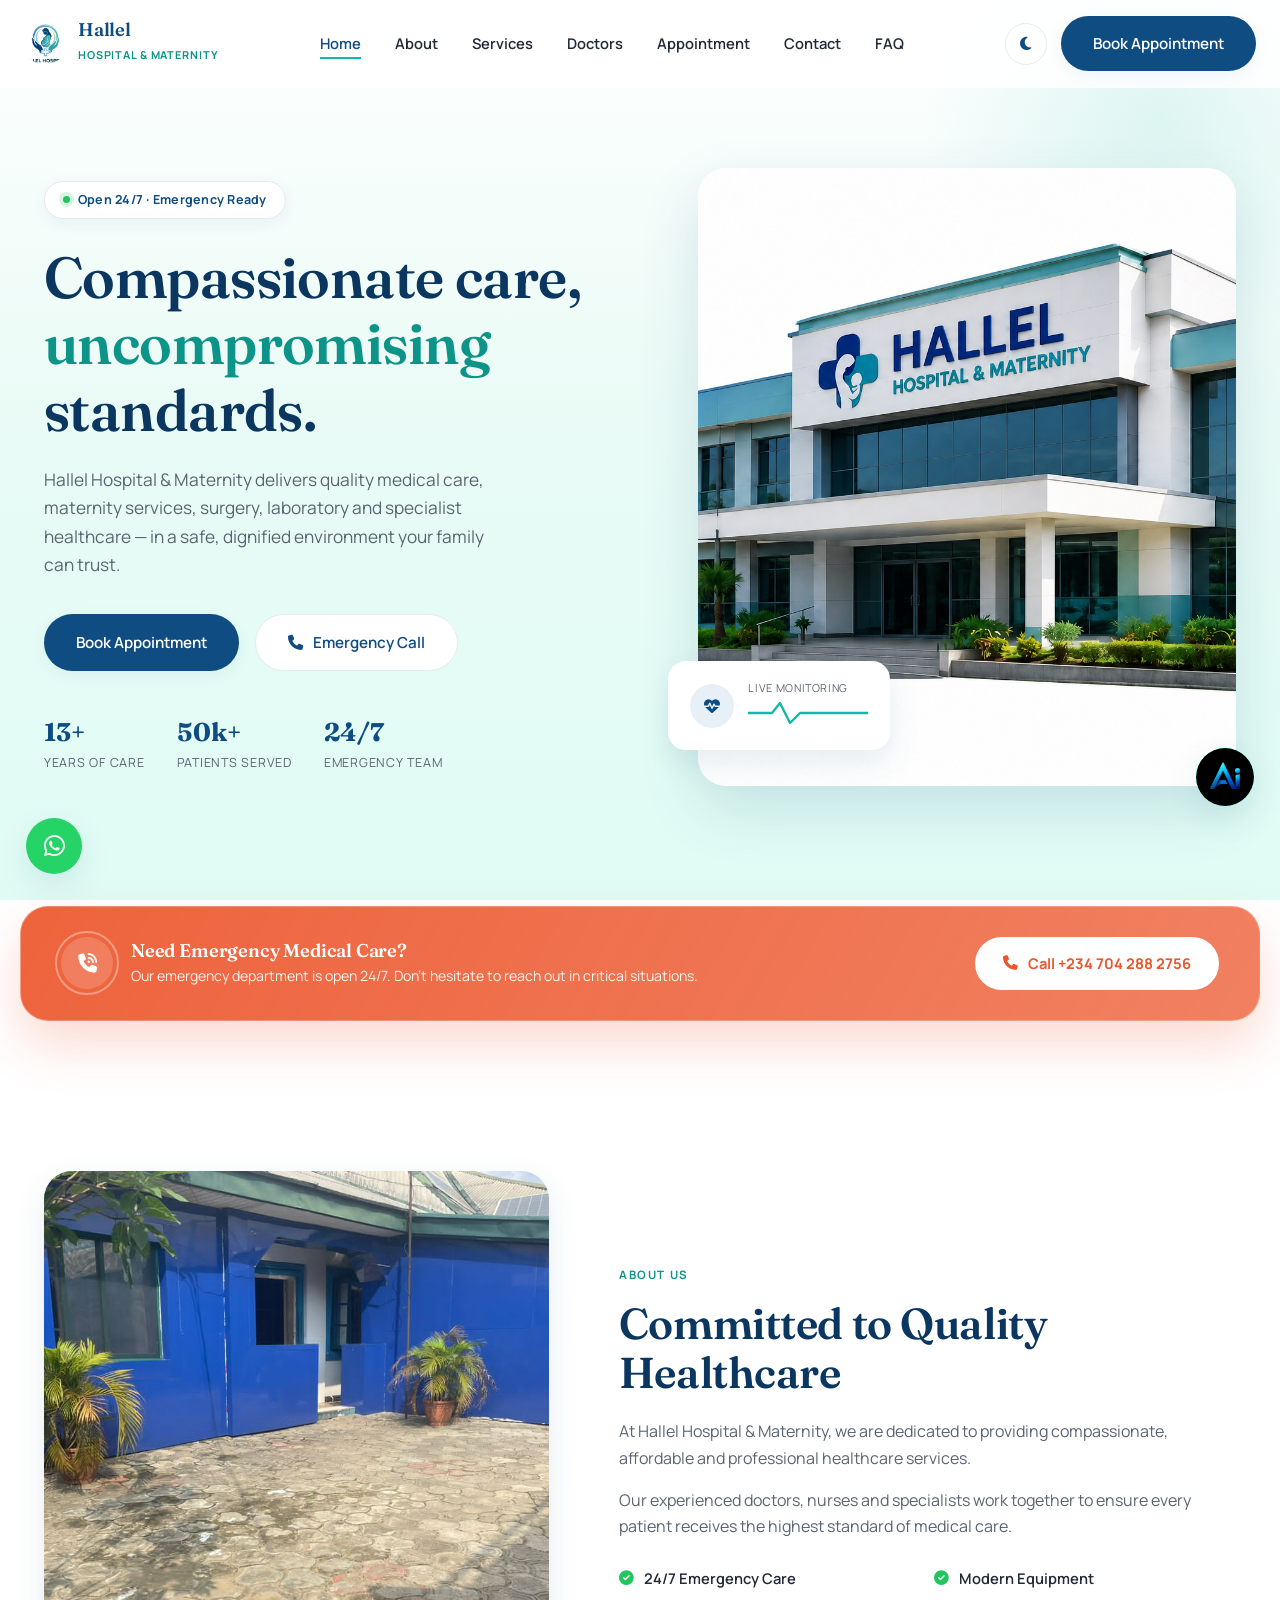
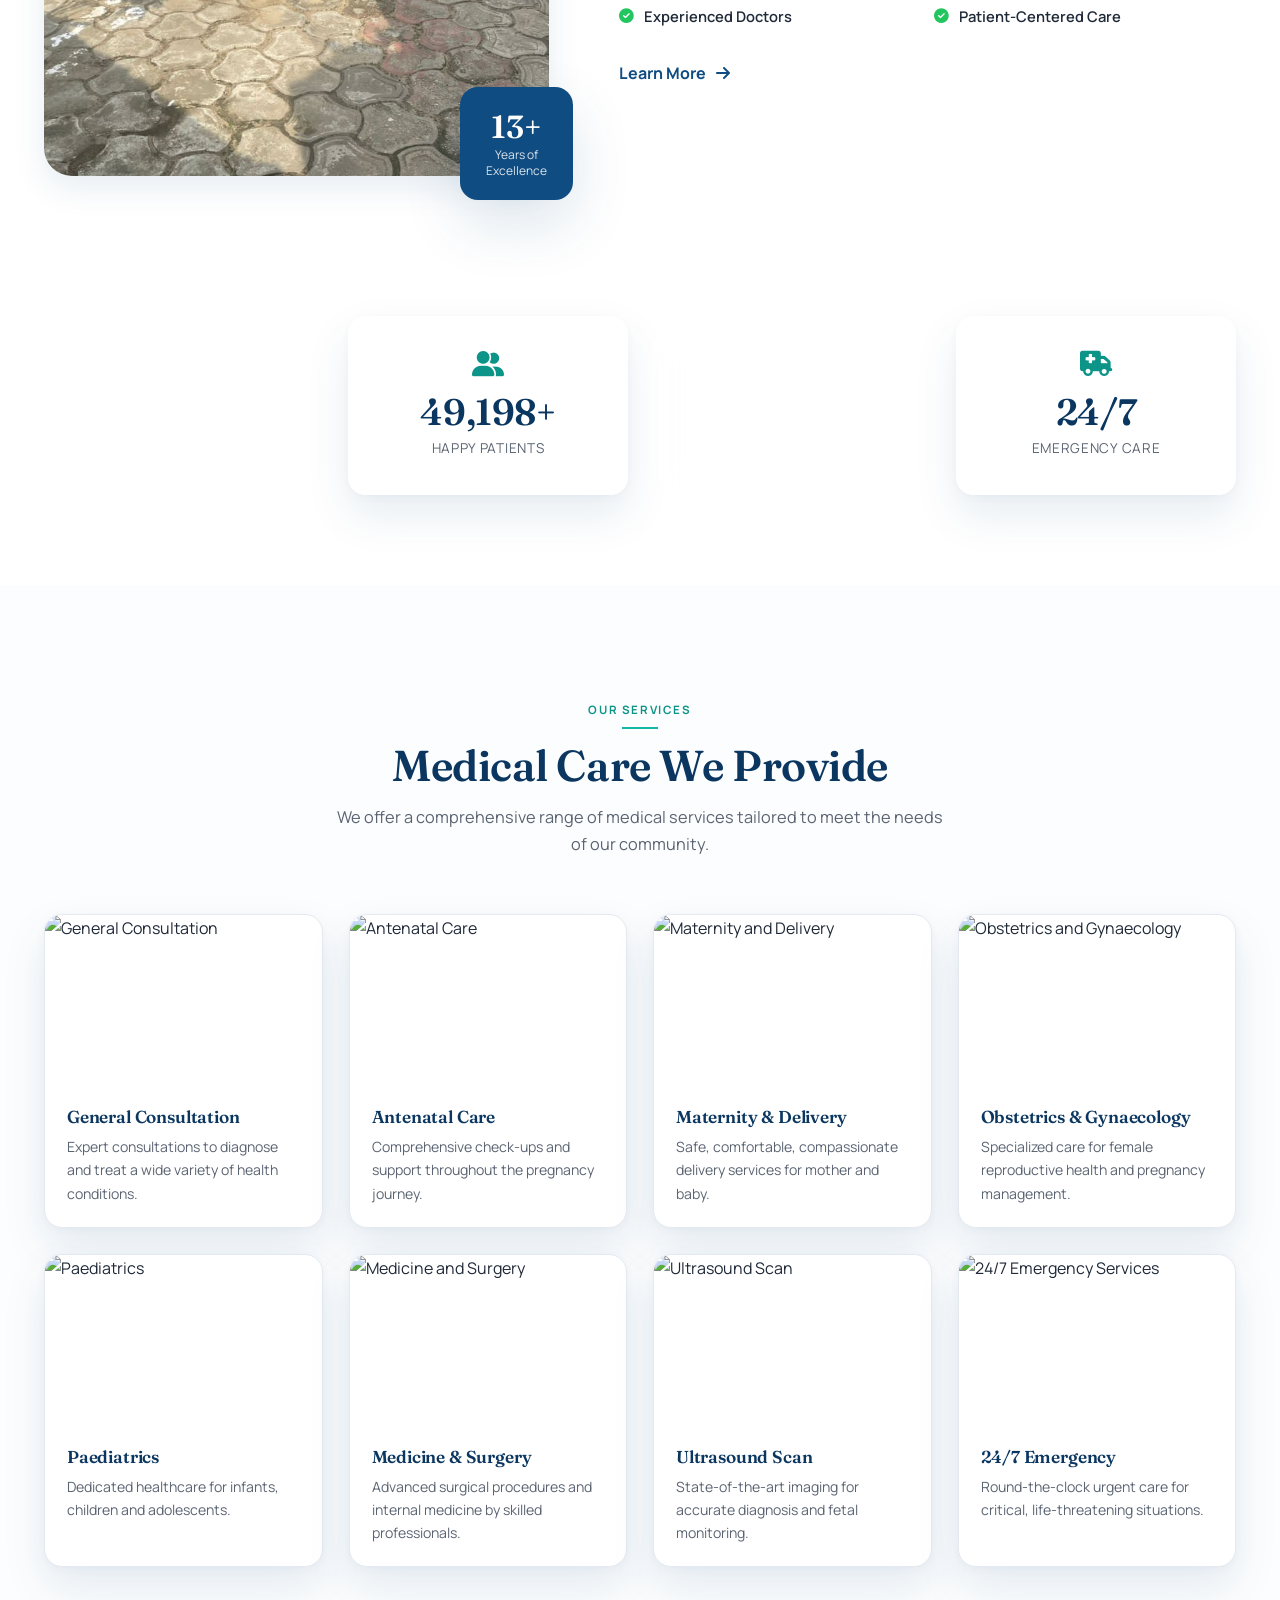
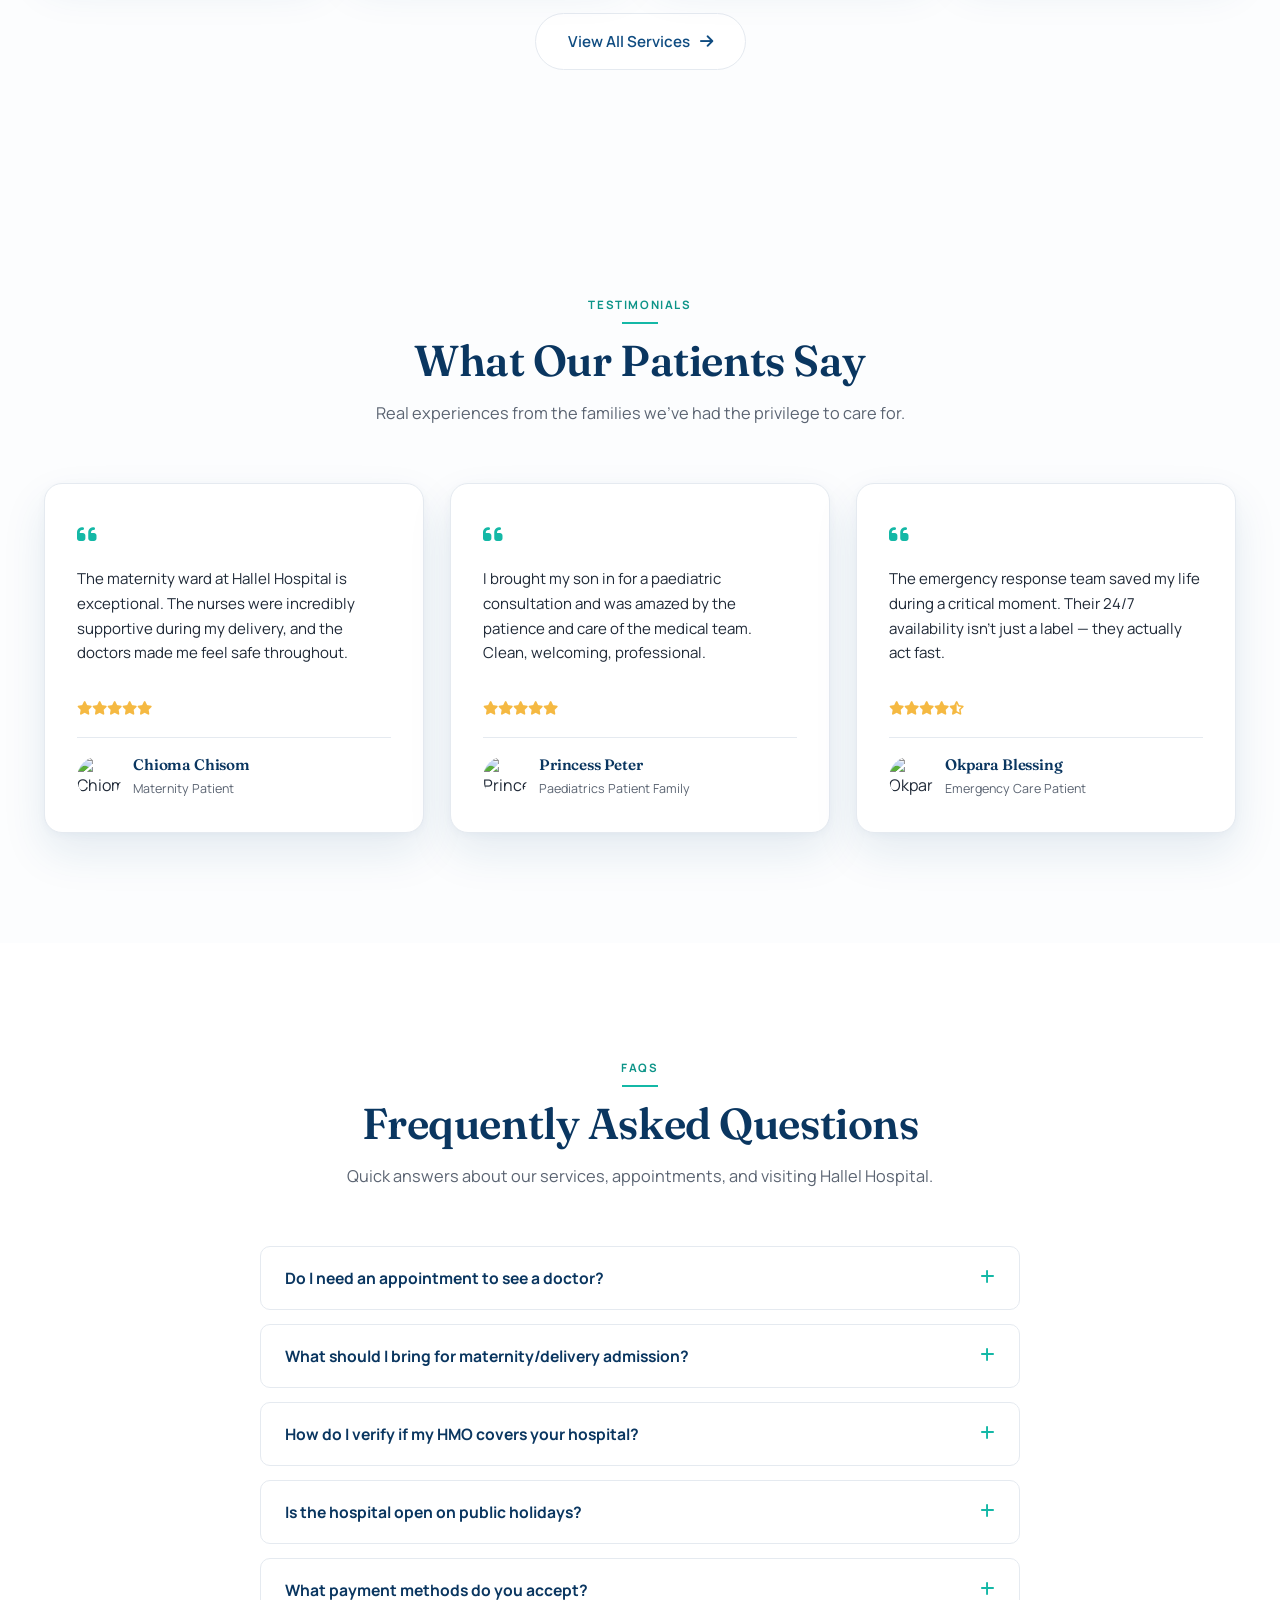
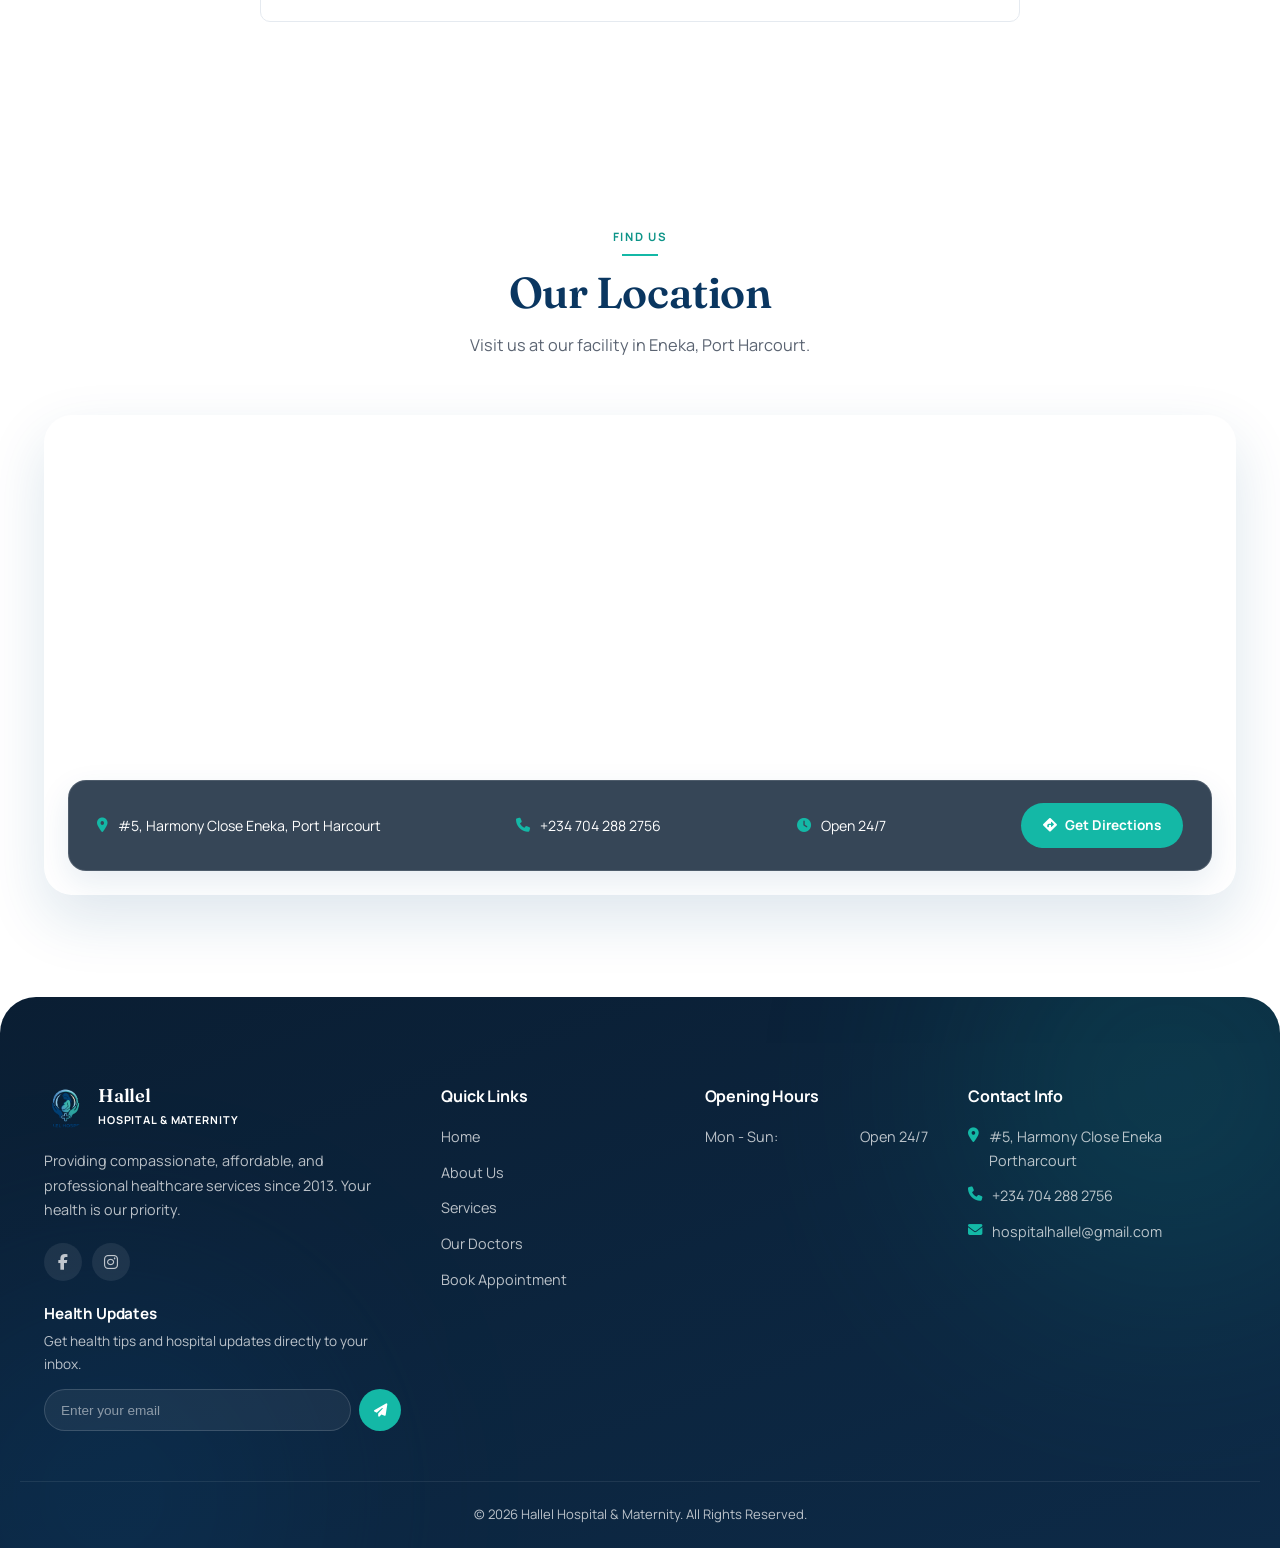
==== commit aa3d916e: "Replace hospital.jpg with hospital.png" ====
--- a/index.html
+++ b/index.html
@@ -100,7 +100,7 @@
     </div>
     <div class="hero-visual">
       <div class="frame">
-        <img src="hospital.jpg" alt="Hallel Hospital care team">
+        <img src="hospital.png" alt="Hallel Hospital care team">
       </div>
       <div class="pulse-card">
         <div class="pulse-icon"><i class="fa-solid fa-heart-pulse"></i></div>
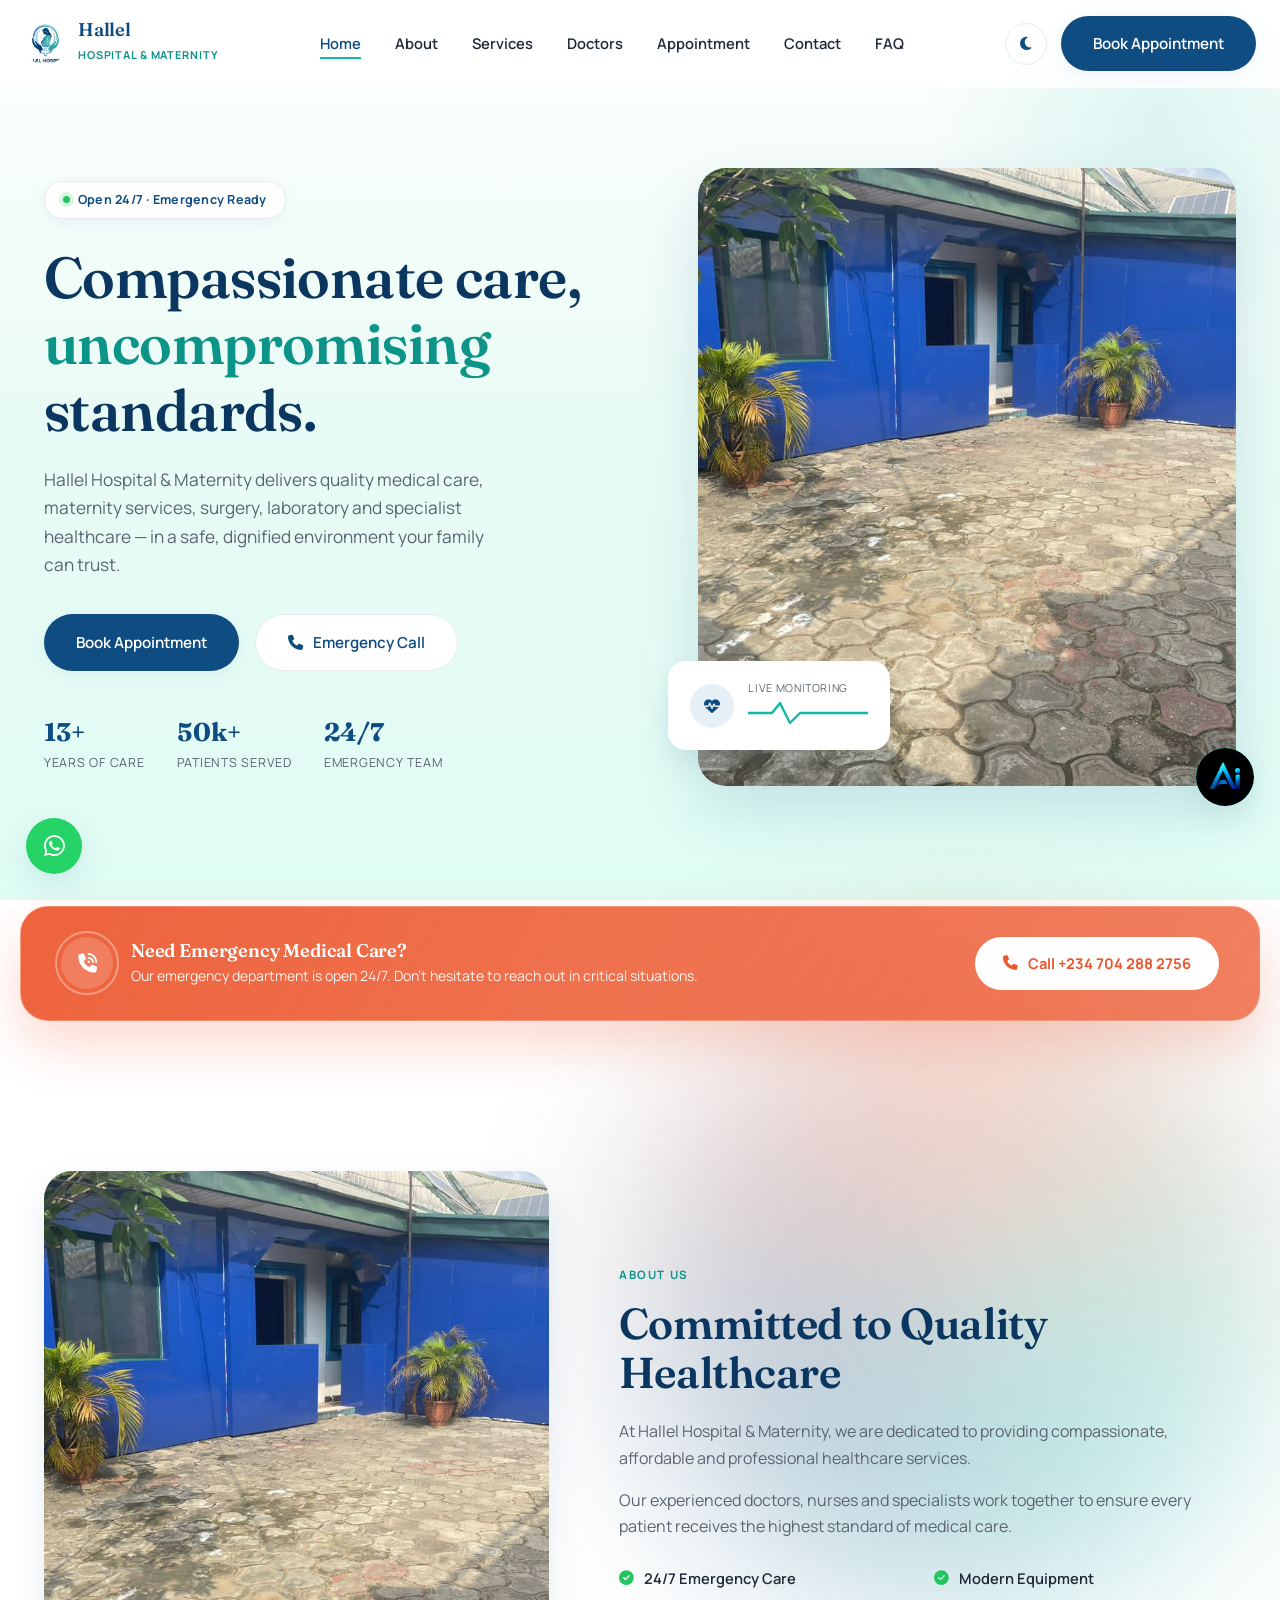
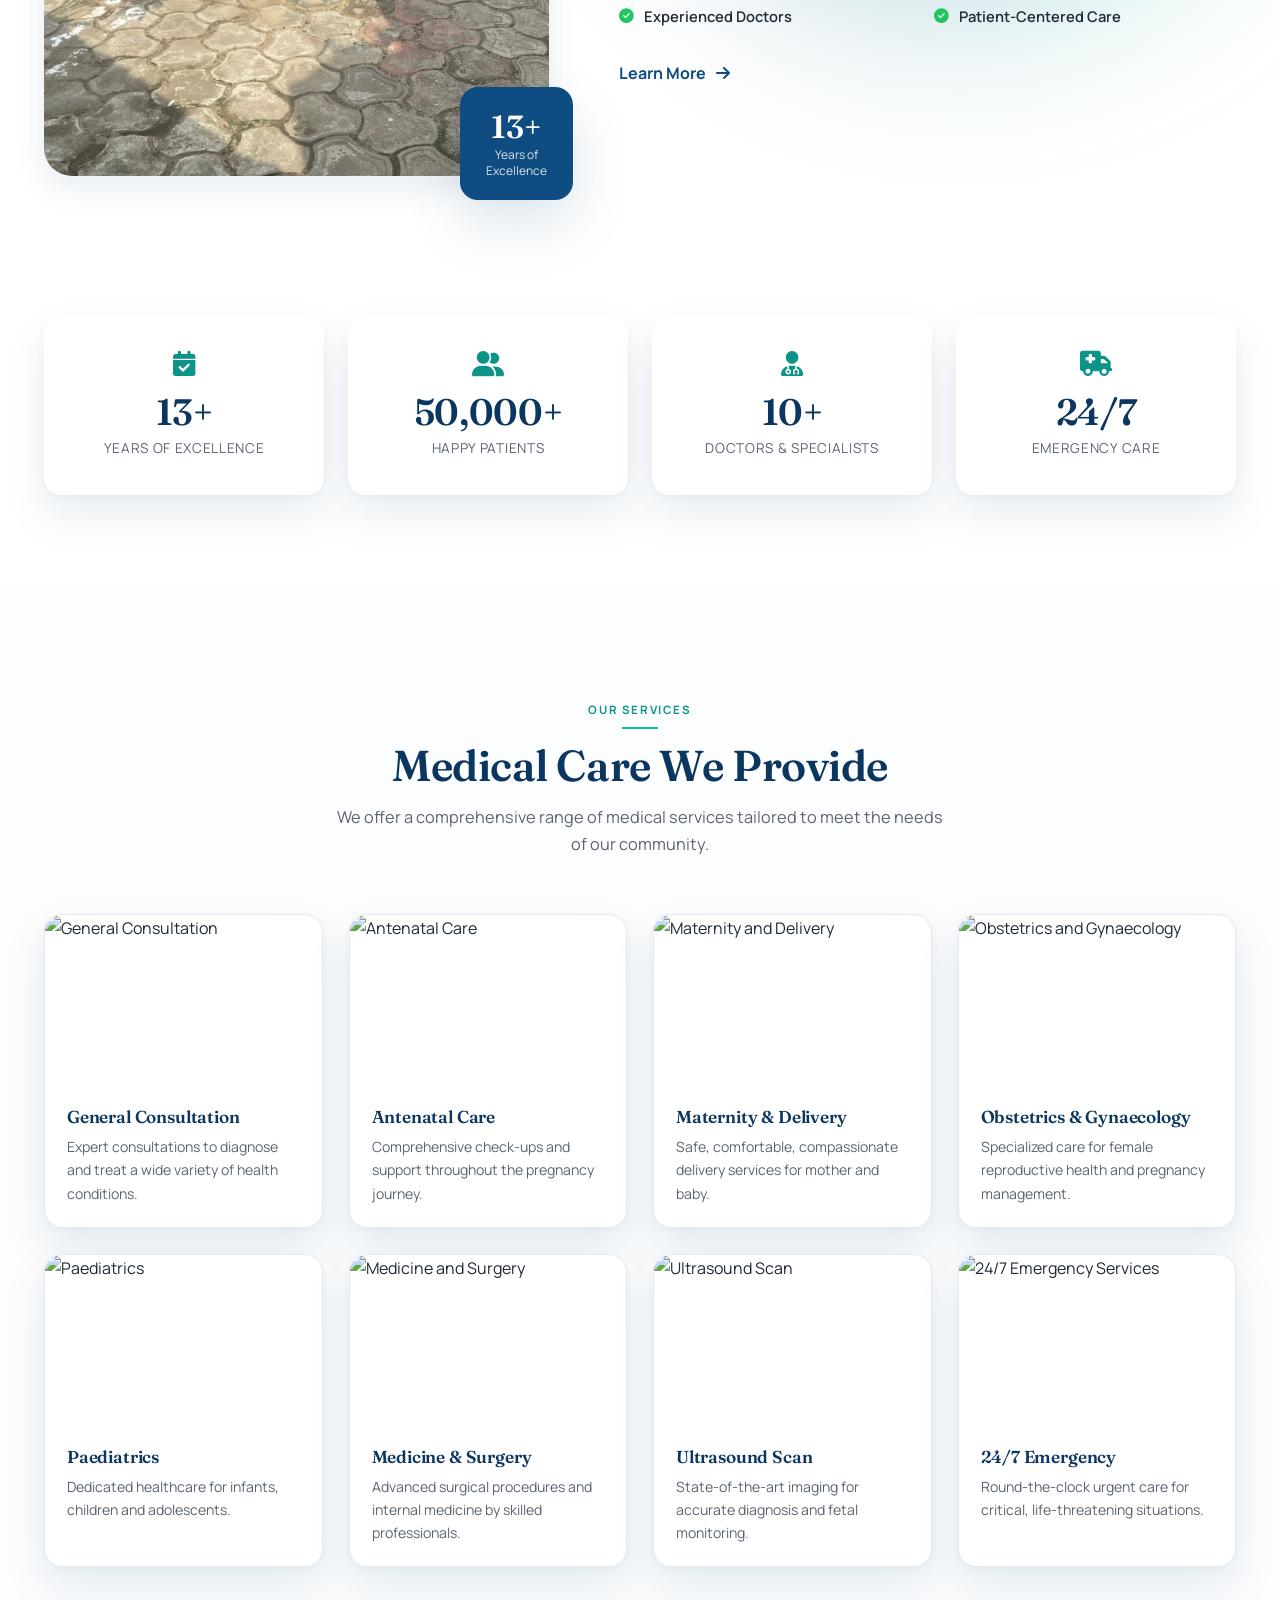
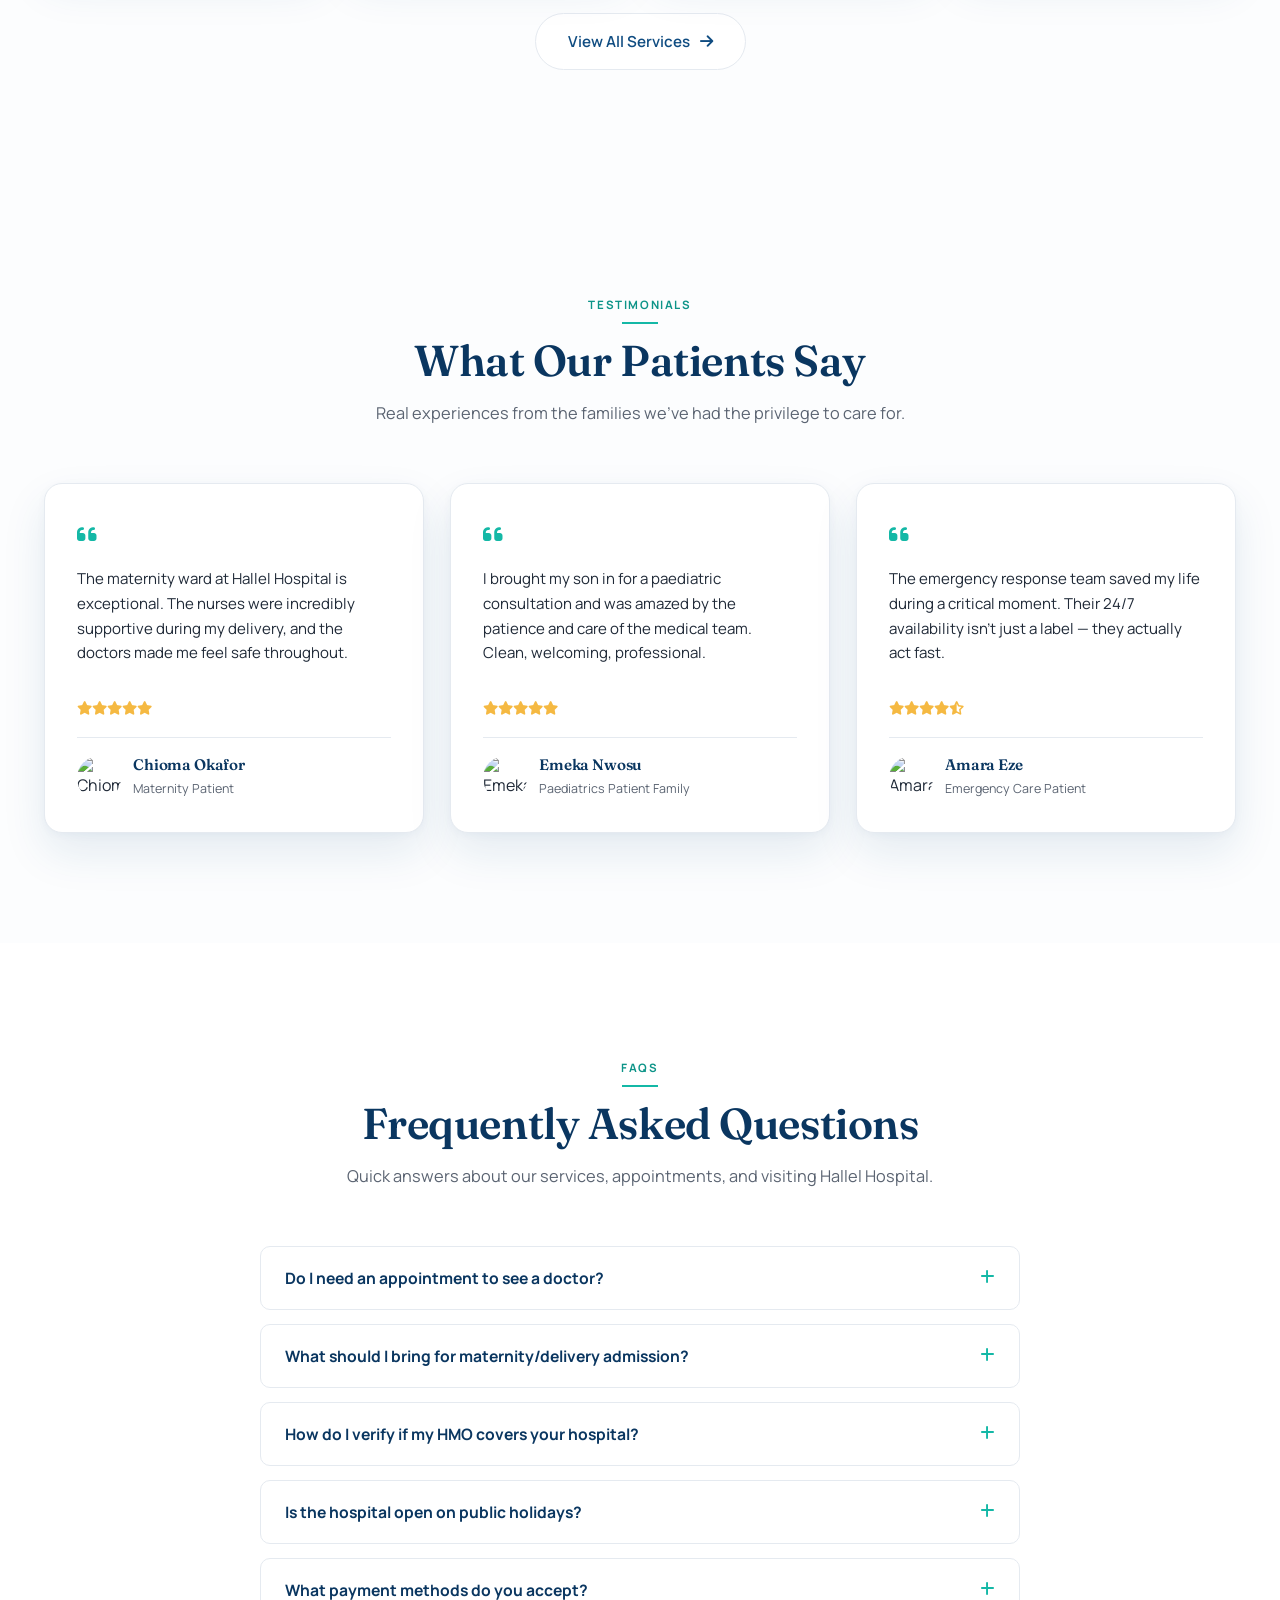
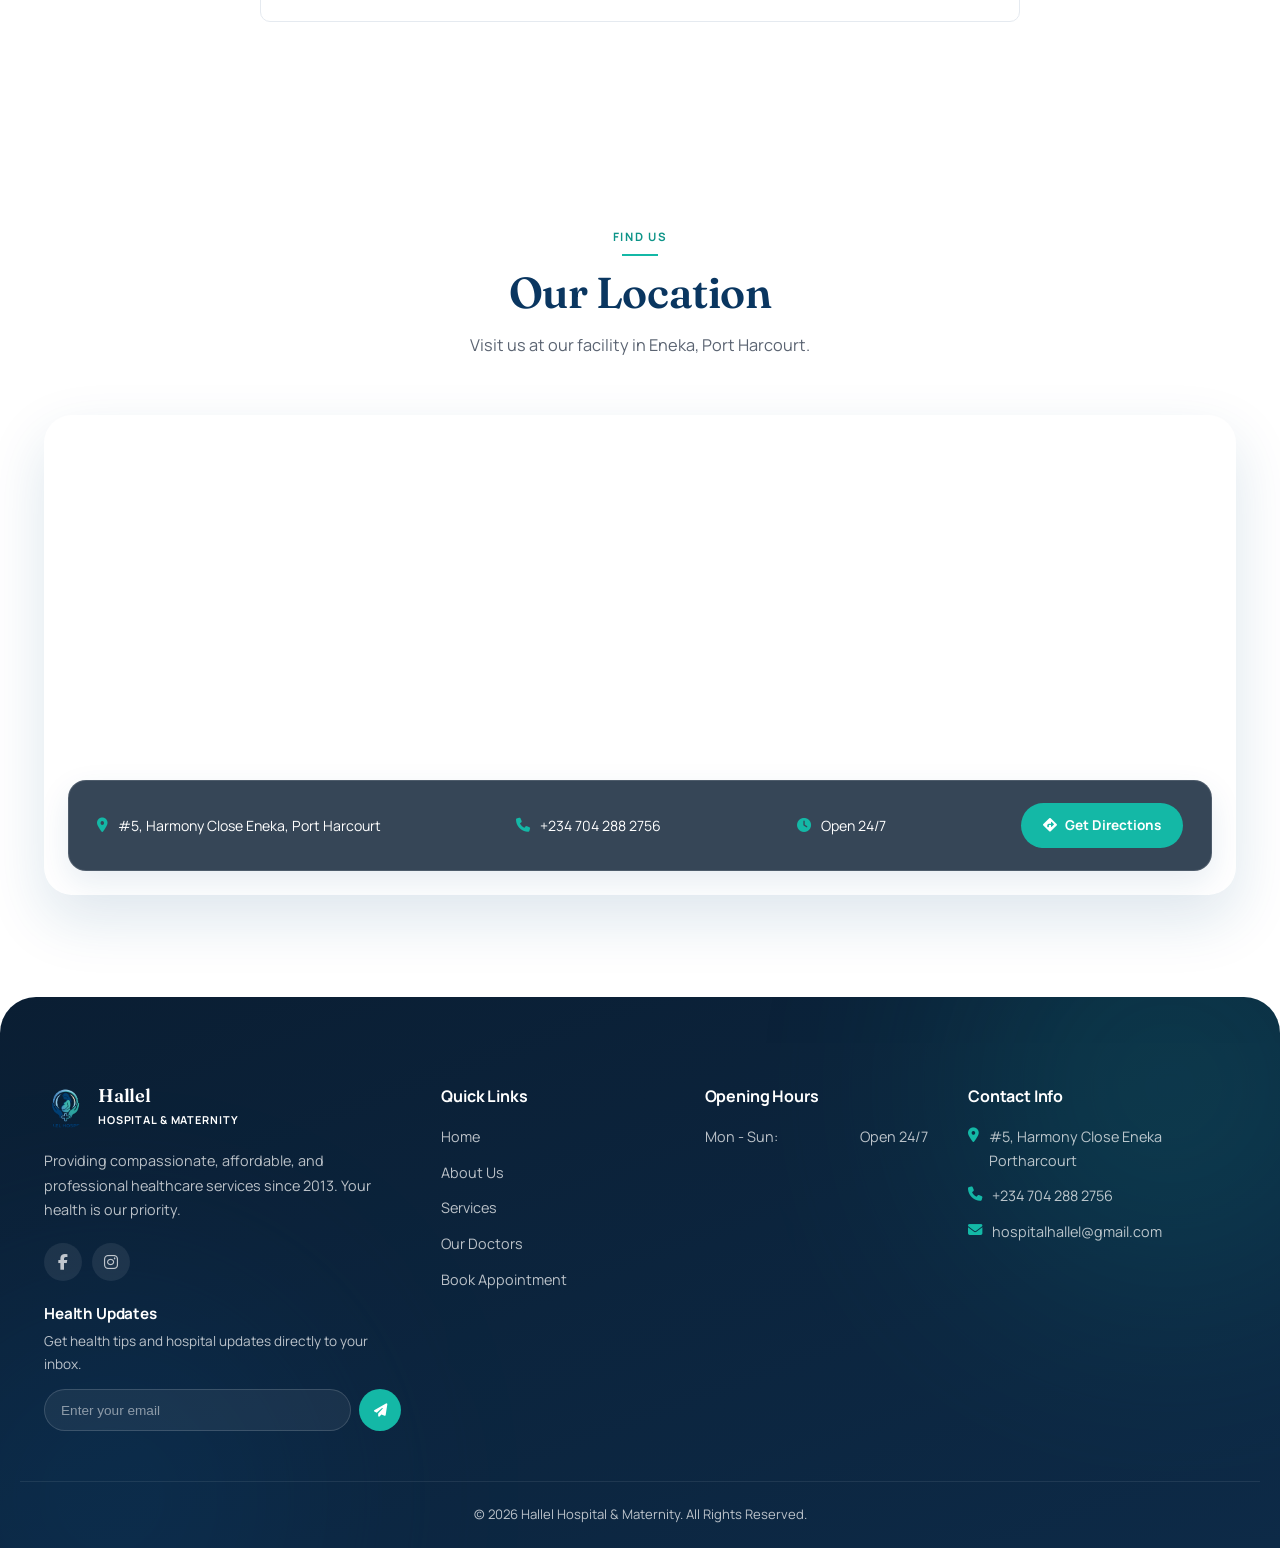
==== commit 22887fa0: "Add files via upload" ====
--- a/index.html
+++ b/index.html
@@ -41,6 +41,7 @@
 
 <link rel="preconnect" href="https://fonts.googleapis.com">
 <link rel="preconnect" href="https://fonts.gstatic.com" crossorigin>
+<link rel="preconnect" href="https://images.unsplash.com">
 <link href="https://fonts.googleapis.com/css2?family=Fraunces:opsz,wght@9..144,500;9..144,600;9..144,700&family=Manrope:wght@400;500;600;700;800&display=swap" rel="stylesheet">
 <link rel="stylesheet" href="https://cdnjs.cloudflare.com/ajax/libs/font-awesome/6.7.2/css/all.min.css">
 <link rel="stylesheet" href="css/style.css">
@@ -100,7 +101,7 @@
     </div>
     <div class="hero-visual">
       <div class="frame">
-        <img src="hospital.png" alt="Hallel Hospital care team">
+        <img src="about.jpg" alt="Hallel Hospital care team" fetchpriority="high" decoding="async" class="lightbox-img">
       </div>
       <div class="pulse-card">
         <div class="pulse-icon"><i class="fa-solid fa-heart-pulse"></i></div>
@@ -131,7 +132,7 @@
 <section class="about">
   <div class="container about-container">
     <div class="about-image reveal">
-      <img src="about.jpg" alt="About Hallel Hospital">
+      <img src="about.jpg" alt="About Hallel Hospital" loading="lazy" decoding="async" class="lightbox-img">
       <div class="experience-badge"><h3>13+</h3><p>Years of<br>Excellence</p></div>
     </div>
     <div class="about-content reveal">
@@ -170,35 +171,35 @@
     </div>
     <div class="services-grid">
       <div class="service-card reveal">
-        <img src="https://images.unsplash.com/photo-1612349317150-e413f6a5b16d?ixlib=rb-4.0.3&auto=format&fit=crop&w=800&q=80" alt="General Consultation">
+        <img src="https://images.unsplash.com/photo-1612349317150-e413f6a5b16d?ixlib=rb-4.0.3&auto=format&fit=crop&w=500&q=65" alt="General Consultation" loading="lazy" decoding="async" class="lightbox-img">
         <div class="service-content"><h3>General Consultation</h3><p>Expert consultations to diagnose and treat a wide variety of health conditions.</p></div>
       </div>
       <div class="service-card reveal">
-        <img src="https://images.unsplash.com/photo-1559757175-5700dde675bc?ixlib=rb-4.0.3&auto=format&fit=crop&w=800&q=80" alt="Antenatal Care">
+        <img src="https://images.unsplash.com/photo-1559757175-5700dde675bc?ixlib=rb-4.0.3&auto=format&fit=crop&w=500&q=65" alt="Antenatal Care" loading="lazy" decoding="async" class="lightbox-img">
         <div class="service-content"><h3>Antenatal Care</h3><p>Comprehensive check-ups and support throughout the pregnancy journey.</p></div>
       </div>
       <div class="service-card reveal">
-        <img src="https://images.unsplash.com/photo-1584515933487-779824d29309?ixlib=rb-4.0.3&auto=format&fit=crop&w=800&q=80" alt="Maternity and Delivery">
+        <img src="https://images.unsplash.com/photo-1584515933487-779824d29309?ixlib=rb-4.0.3&auto=format&fit=crop&w=500&q=65" alt="Maternity and Delivery" loading="lazy" decoding="async" class="lightbox-img">
         <div class="service-content"><h3>Maternity & Delivery</h3><p>Safe, comfortable, compassionate delivery services for mother and baby.</p></div>
       </div>
       <div class="service-card reveal">
-        <img src="https://images.unsplash.com/photo-1579684385127-1ef15d508118?ixlib=rb-4.0.3&auto=format&fit=crop&w=800&q=80" alt="Obstetrics and Gynaecology">
+        <img src="https://images.unsplash.com/photo-1579684385127-1ef15d508118?ixlib=rb-4.0.3&auto=format&fit=crop&w=500&q=65" alt="Obstetrics and Gynaecology" loading="lazy" decoding="async" class="lightbox-img">
         <div class="service-content"><h3>Obstetrics & Gynaecology</h3><p>Specialized care for female reproductive health and pregnancy management.</p></div>
       </div>
       <div class="service-card reveal">
-        <img src="https://images.unsplash.com/photo-1584820927498-cfe5211fd8bf?ixlib=rb-4.0.3&auto=format&fit=crop&w=800&q=80" alt="Paediatrics">
+        <img src="https://images.unsplash.com/photo-1584820927498-cfe5211fd8bf?ixlib=rb-4.0.3&auto=format&fit=crop&w=500&q=65" alt="Paediatrics" loading="lazy" decoding="async" class="lightbox-img">
         <div class="service-content"><h3>Paediatrics</h3><p>Dedicated healthcare for infants, children and adolescents.</p></div>
       </div>
       <div class="service-card reveal">
-        <img src="https://images.unsplash.com/photo-1581595220892-b0739db3ba8c?ixlib=rb-4.0.3&auto=format&fit=crop&w=800&q=80" alt="Medicine and Surgery">
+        <img src="https://images.unsplash.com/photo-1581595220892-b0739db3ba8c?ixlib=rb-4.0.3&auto=format&fit=crop&w=500&q=65" alt="Medicine and Surgery" loading="lazy" decoding="async" class="lightbox-img">
         <div class="service-content"><h3>Medicine & Surgery</h3><p>Advanced surgical procedures and internal medicine by skilled professionals.</p></div>
       </div>
       <div class="service-card reveal">
-        <img src="https://images.unsplash.com/photo-1516549655169-df83a0774514?ixlib=rb-4.0.3&auto=format&fit=crop&w=800&q=80" alt="Ultrasound Scan">
+        <img src="https://images.unsplash.com/photo-1516549655169-df83a0774514?ixlib=rb-4.0.3&auto=format&fit=crop&w=500&q=65" alt="Ultrasound Scan" loading="lazy" decoding="async" class="lightbox-img">
         <div class="service-content"><h3>Ultrasound Scan</h3><p>State-of-the-art imaging for accurate diagnosis and fetal monitoring.</p></div>
       </div>
       <div class="service-card reveal">
-        <img src="https://images.unsplash.com/photo-1538108149393-fbbd81895907?ixlib=rb-4.0.3&auto=format&fit=crop&w=800&q=80" alt="24/7 Emergency Services">
+        <img src="https://images.unsplash.com/photo-1538108149393-fbbd81895907?ixlib=rb-4.0.3&auto=format&fit=crop&w=500&q=65" alt="24/7 Emergency Services" loading="lazy" decoding="async" class="lightbox-img">
         <div class="service-content"><h3>24/7 Emergency</h3><p>Round-the-clock urgent care for critical, life-threatening situations.</p></div>
       </div>
     </div>
@@ -219,20 +220,19 @@
         <div class="testimonial-quote"><i class="fa-solid fa-quote-left"></i></div>
         <p class="testimonial-text">The maternity ward at Hallel Hospital is exceptional. The nurses were incredibly supportive during my delivery, and the doctors made me feel safe throughout.</p>
         <div class="testimonial-rating"><i class="fa-solid fa-star"></i><i class="fa-solid fa-star"></i><i class="fa-solid fa-star"></i><i class="fa-solid fa-star"></i><i class="fa-solid fa-star"></i></div>
-        <div class="testimonial-author"><img src="patient-1.jpg" alt="Chioma Chisom"><div><h4>Chioma Chisom
-        </h4><span>Maternity Patient</span></div></div>
+        <div class="testimonial-author"><img src="patient-1.jpg" alt="Chioma Okafor" loading="lazy" decoding="async"><div><h4>Chioma Okafor</h4><span>Maternity Patient</span></div></div>
       </div>
       <div class="testimonial-card reveal">
         <div class="testimonial-quote"><i class="fa-solid fa-quote-left"></i></div>
         <p class="testimonial-text">I brought my son in for a paediatric consultation and was amazed by the patience and care of the medical team. Clean, welcoming, professional.</p>
         <div class="testimonial-rating"><i class="fa-solid fa-star"></i><i class="fa-solid fa-star"></i><i class="fa-solid fa-star"></i><i class="fa-solid fa-star"></i><i class="fa-solid fa-star"></i></div>
-        <div class="testimonial-author"><img src="patient-2.jpg" alt="Princess Peter"><div><h4>Princess Peter</h4><span>Paediatrics Patient Family</span></div></div>
+        <div class="testimonial-author"><img src="patient-2.jpg" alt="Emeka Nwosu" loading="lazy" decoding="async"><div><h4>Emeka Nwosu</h4><span>Paediatrics Patient Family</span></div></div>
       </div>
       <div class="testimonial-card reveal">
         <div class="testimonial-quote"><i class="fa-solid fa-quote-left"></i></div>
         <p class="testimonial-text">The emergency response team saved my life during a critical moment. Their 24/7 availability isn't just a label — they actually act fast.</p>
         <div class="testimonial-rating"><i class="fa-solid fa-star"></i><i class="fa-solid fa-star"></i><i class="fa-solid fa-star"></i><i class="fa-solid fa-star"></i><i class="fa-solid fa-star-half-stroke"></i></div>
-        <div class="testimonial-author"><img src="patient-3.jpg" alt="Okpara Blessing"><div><h4>Okpara Blessing</h4><span>Emergency Care Patient</span></div></div>
+        <div class="testimonial-author"><img src="patient-3.jpg" alt="Amara Eze" loading="lazy" decoding="async"><div><h4>Amara Eze</h4><span>Emergency Care Patient</span></div></div>
       </div>
     </div>
   </div>
--- a/css/style.css
+++ b/css/style.css
@@ -178,6 +178,7 @@
   border-radius: var(--radius-lg);
   padding: 30px 40px;
   box-shadow: 0 24px 50px rgba(236,86,44,0.22);
+  position: relative; z-index: 1;
 }
 .emergency-text { display: flex; align-items: center; gap: 18px; color: #fff; }
 .emergency-icon-pulse {
@@ -646,3 +647,39 @@
 }
 #theme-toggle:hover { border-color: var(--accent); color: var(--accent); }
 body.dark-mode #theme-toggle { background: rgba(255,255,255,0.06); color: var(--accent); }
+
+/* =========================================================
+   IMAGE LIGHTBOX
+   ========================================================= */
+.lightbox-img { cursor: zoom-in; }
+
+.lightbox-overlay {
+  position: fixed; inset: 0; z-index: 3000; background: rgba(8, 14, 24, 0.88);
+  backdrop-filter: blur(10px); display: flex; align-items: center; justify-content: center;
+  padding: 40px; opacity: 0; visibility: hidden; transition: opacity .3s ease, visibility .3s ease;
+}
+.lightbox-overlay.open { opacity: 1; visibility: visible; }
+.lightbox-overlay img {
+  max-width: 100%; max-height: 100%; border-radius: var(--radius-md); box-shadow: 0 30px 80px rgba(0,0,0,0.5);
+  transform: scale(0.92); transition: transform .35s cubic-bezier(.16,1,.3,1);
+}
+.lightbox-overlay.open img { transform: scale(1); }
+.lightbox-close {
+  position: absolute; top: 26px; right: 26px; width: 46px; height: 46px; border-radius: 50%;
+  background: rgba(255,255,255,0.1); border: 1px solid rgba(255,255,255,0.2); color: #fff;
+  display: flex; align-items: center; justify-content: center; font-size: 1.2rem; transition: var(--transition);
+}
+.lightbox-close:hover { background: rgba(255,255,255,0.2); transform: rotate(90deg); }
+
+/* =========================================================
+   EMERGENCY — rotating ambient glow
+   ========================================================= */
+.emergency-cta { position: relative; }
+.emergency-cta::before {
+  content: ''; position: absolute; top: 50%; left: 50%; width: 640px; height: 640px;
+  background: conic-gradient(from 0deg, var(--emergency), var(--accent), var(--primary), var(--emergency));
+  filter: blur(90px); opacity: 0.28; border-radius: 50%; z-index: 0;
+  animation: emergencySpin 14s linear infinite;
+}
+.emergency-cta .emergency-container { z-index: 1; }
+@keyframes emergencySpin { from { transform: translate(-50%, -50%) rotate(0deg); } to { transform: translate(-50%, -50%) rotate(360deg); } }
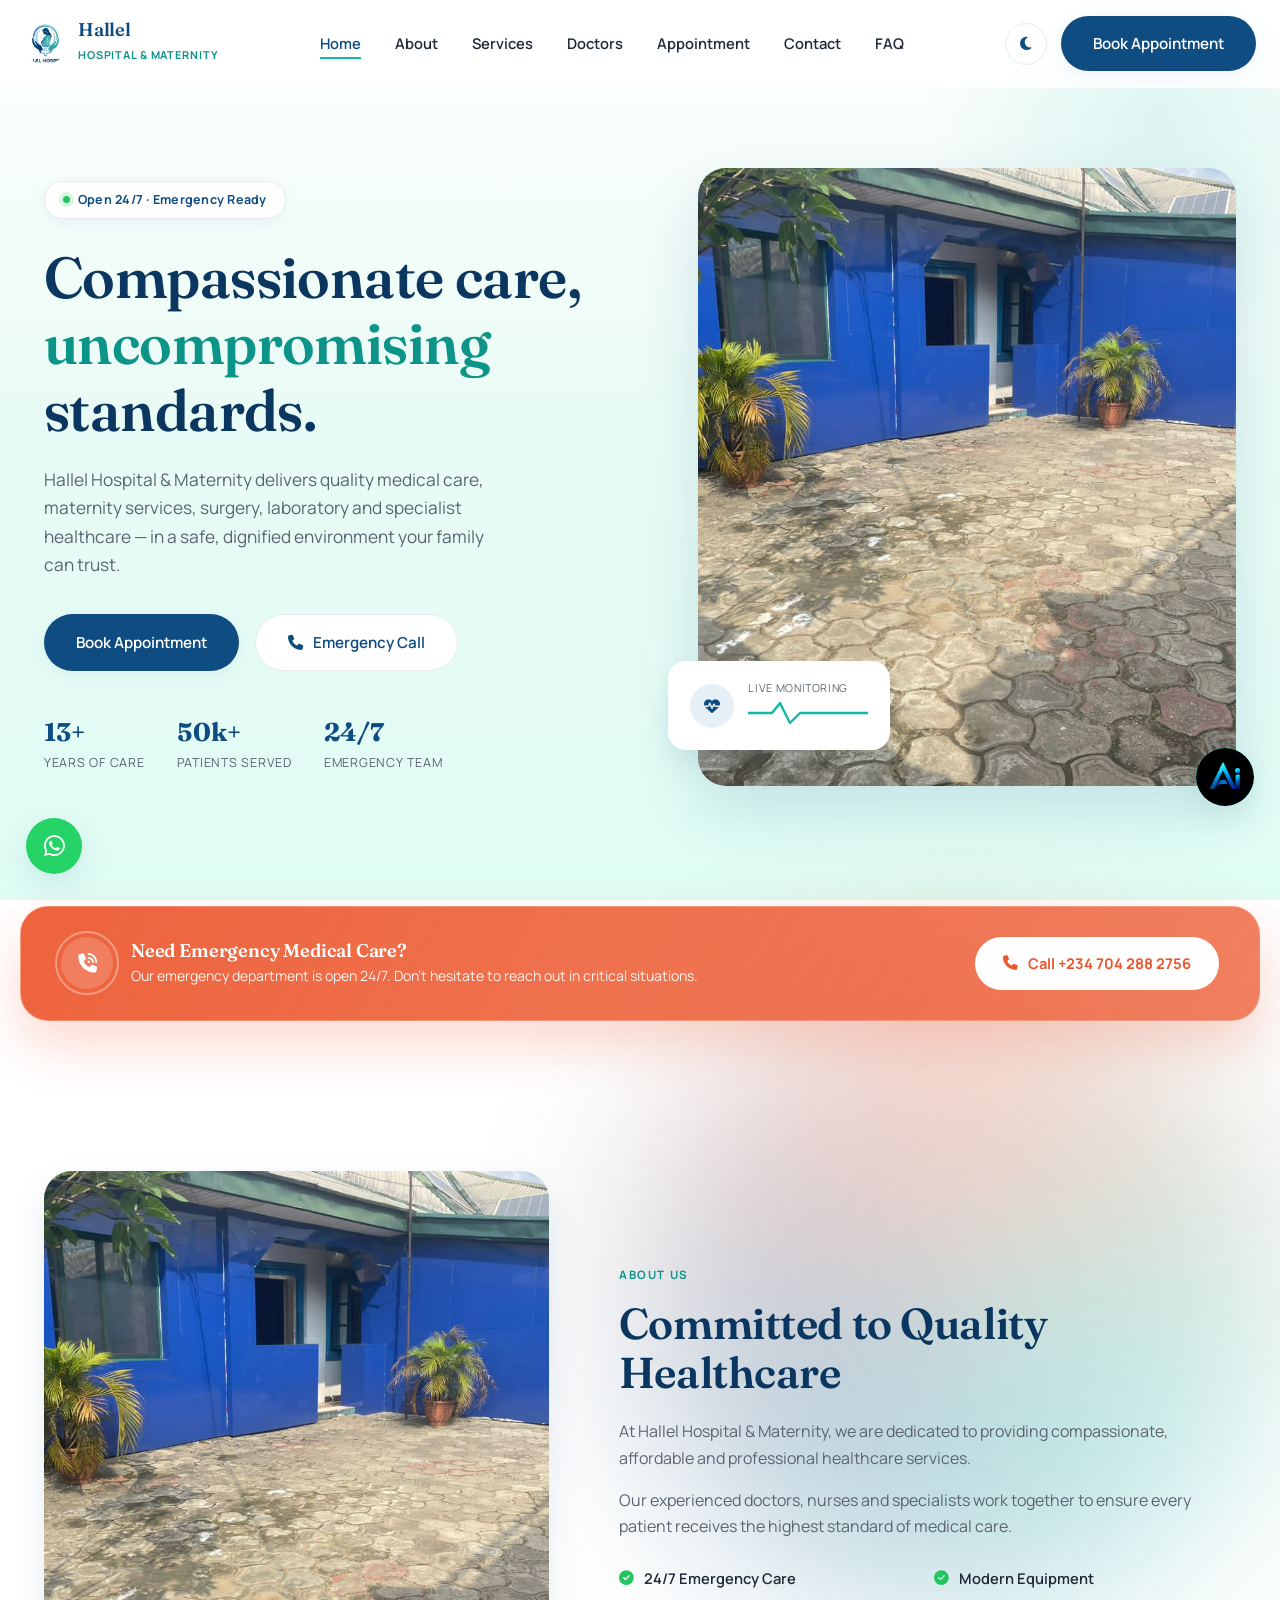
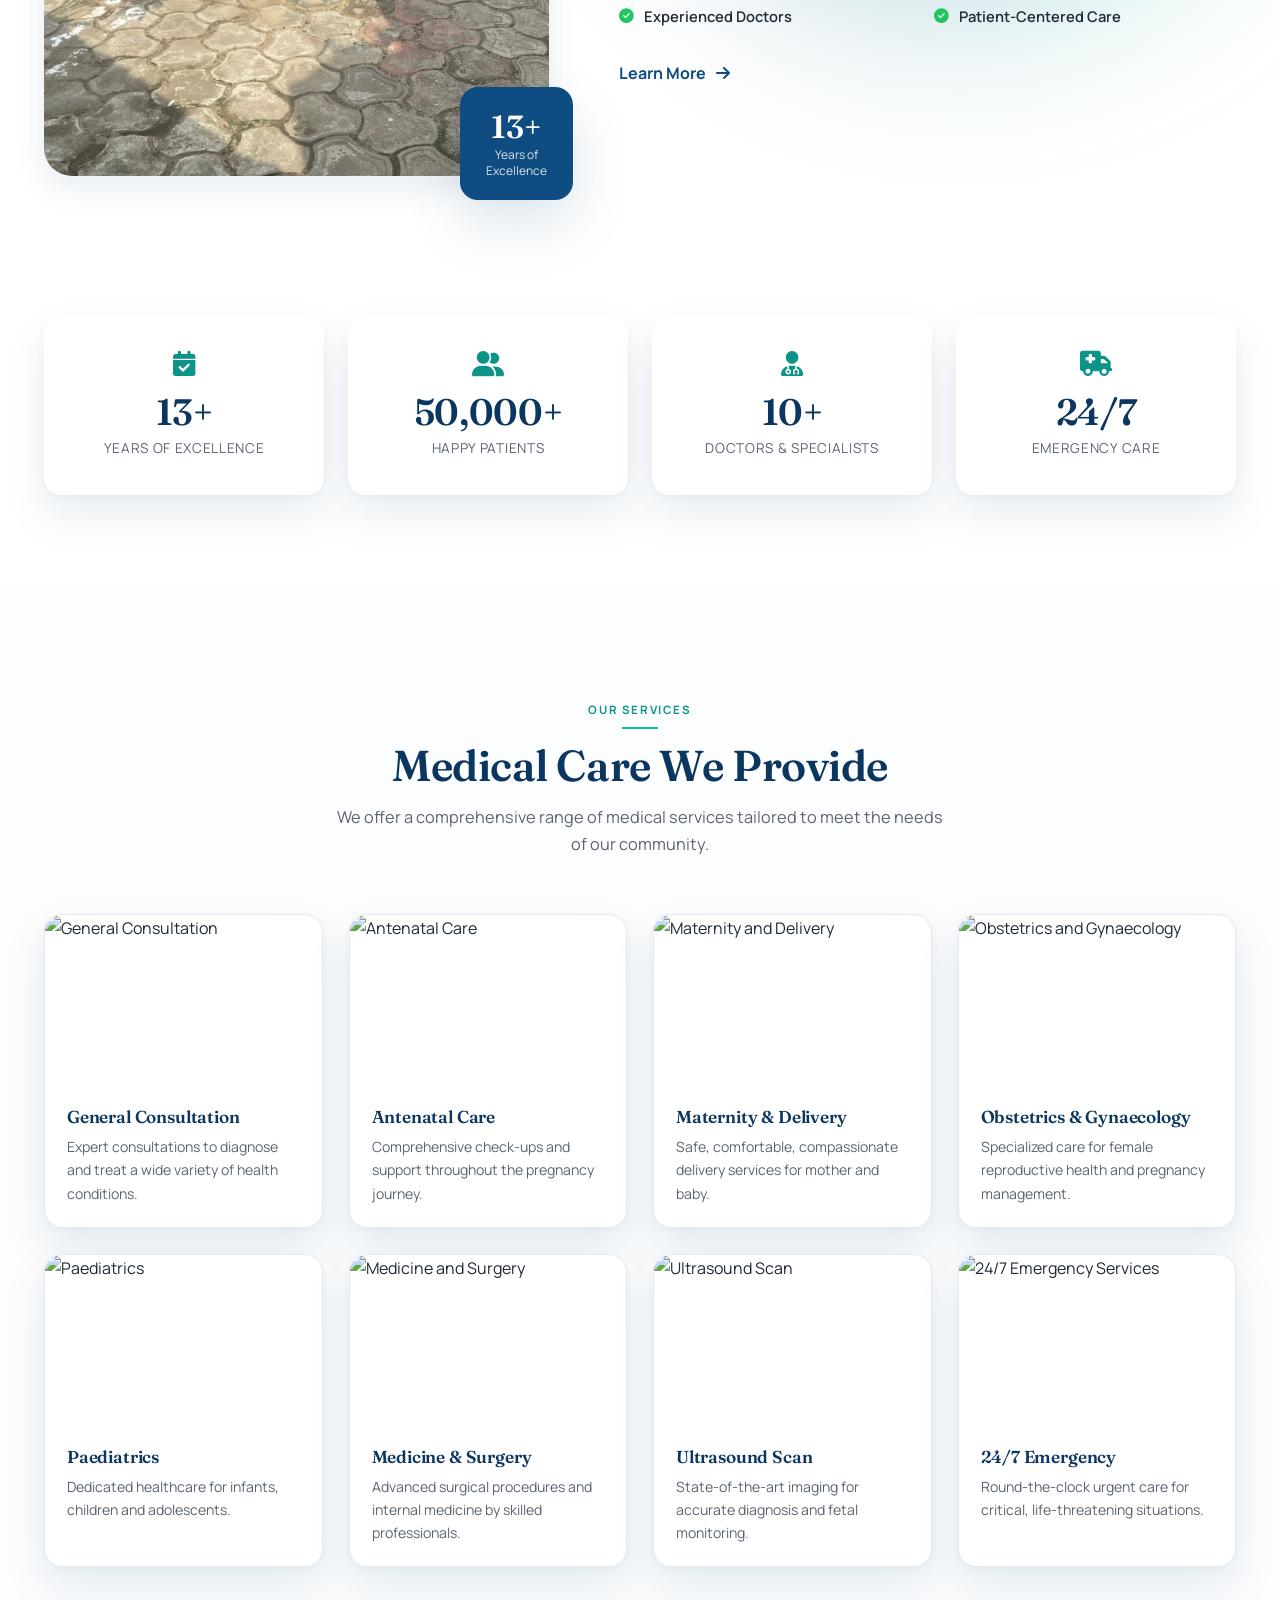
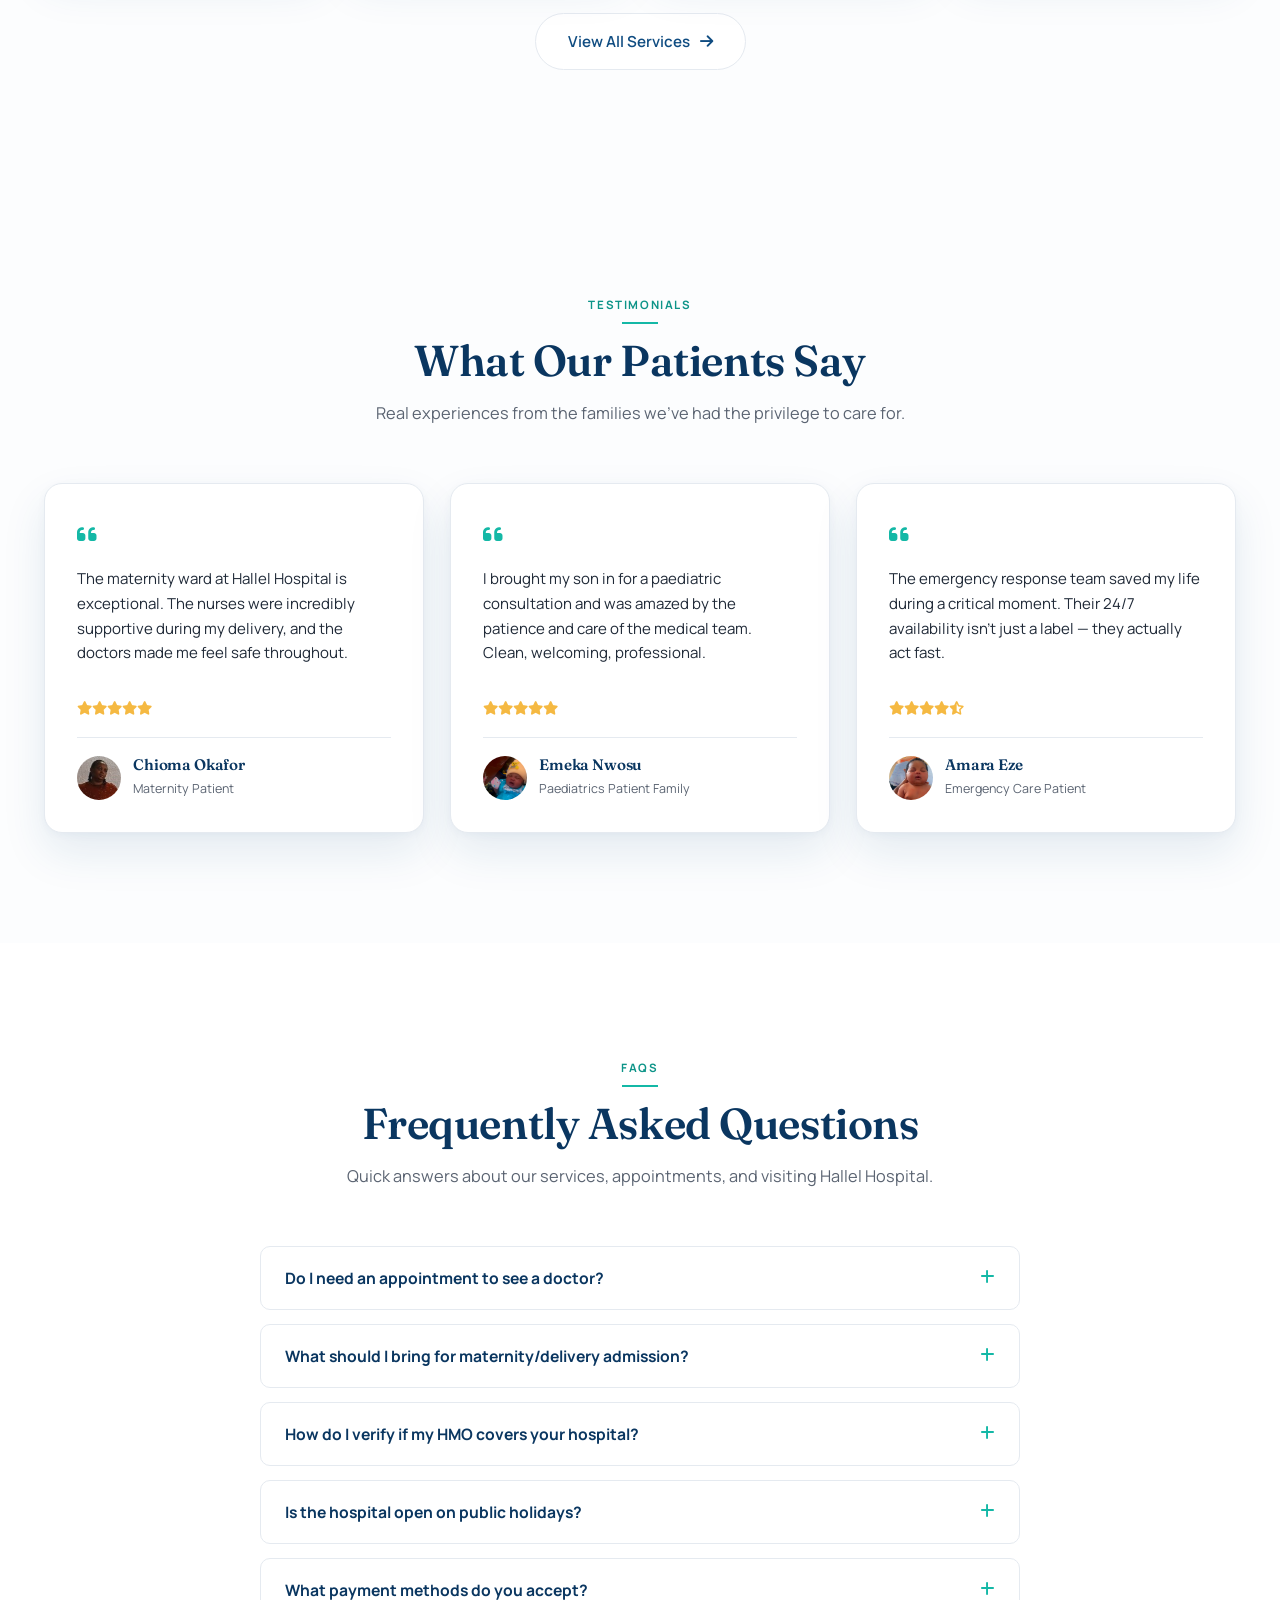
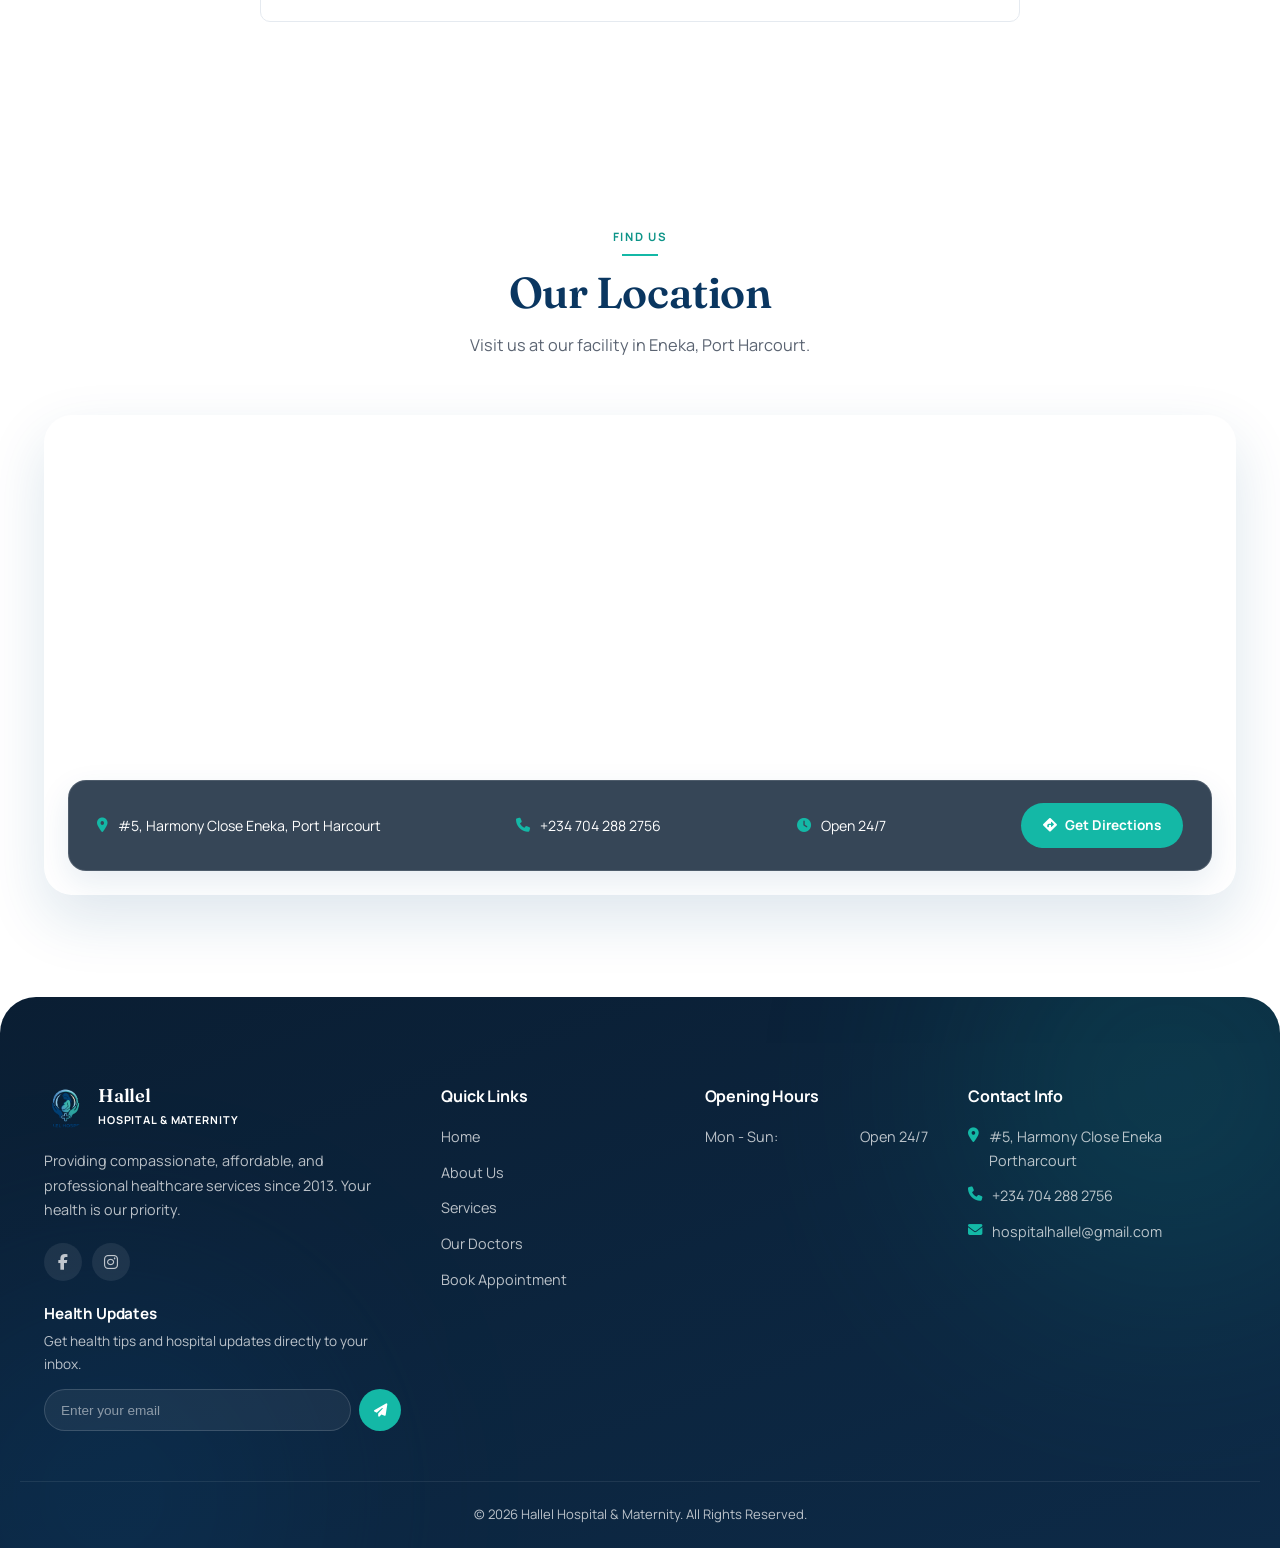
==== commit 51fc947d: "Update index.html" ====
--- a/index.html
+++ b/index.html
@@ -220,19 +220,19 @@
         <div class="testimonial-quote"><i class="fa-solid fa-quote-left"></i></div>
         <p class="testimonial-text">The maternity ward at Hallel Hospital is exceptional. The nurses were incredibly supportive during my delivery, and the doctors made me feel safe throughout.</p>
         <div class="testimonial-rating"><i class="fa-solid fa-star"></i><i class="fa-solid fa-star"></i><i class="fa-solid fa-star"></i><i class="fa-solid fa-star"></i><i class="fa-solid fa-star"></i></div>
-        <div class="testimonial-author"><img src="patient-1.jpg" alt="Chioma Okafor" loading="lazy" decoding="async"><div><h4>Chioma Okafor</h4><span>Maternity Patient</span></div></div>
+        <div class="testimonial-author"><img src="patient-1 .jpg" alt="Chioma Okafor" loading="lazy" decoding="async"><div><h4>Chioma Okafor</h4><span>Maternity Patient</span></div></div>
       </div>
       <div class="testimonial-card reveal">
         <div class="testimonial-quote"><i class="fa-solid fa-quote-left"></i></div>
         <p class="testimonial-text">I brought my son in for a paediatric consultation and was amazed by the patience and care of the medical team. Clean, welcoming, professional.</p>
         <div class="testimonial-rating"><i class="fa-solid fa-star"></i><i class="fa-solid fa-star"></i><i class="fa-solid fa-star"></i><i class="fa-solid fa-star"></i><i class="fa-solid fa-star"></i></div>
-        <div class="testimonial-author"><img src="patient-2.jpg" alt="Emeka Nwosu" loading="lazy" decoding="async"><div><h4>Emeka Nwosu</h4><span>Paediatrics Patient Family</span></div></div>
+        <div class="testimonial-author"><img src="patient-2 .jpg" alt="Emeka Nwosu" loading="lazy" decoding="async"><div><h4>Emeka Nwosu</h4><span>Paediatrics Patient Family</span></div></div>
       </div>
       <div class="testimonial-card reveal">
         <div class="testimonial-quote"><i class="fa-solid fa-quote-left"></i></div>
         <p class="testimonial-text">The emergency response team saved my life during a critical moment. Their 24/7 availability isn't just a label — they actually act fast.</p>
         <div class="testimonial-rating"><i class="fa-solid fa-star"></i><i class="fa-solid fa-star"></i><i class="fa-solid fa-star"></i><i class="fa-solid fa-star"></i><i class="fa-solid fa-star-half-stroke"></i></div>
-        <div class="testimonial-author"><img src="patient-3.jpg" alt="Amara Eze" loading="lazy" decoding="async"><div><h4>Amara Eze</h4><span>Emergency Care Patient</span></div></div>
+        <div class="testimonial-author"><img src="patient-3 .jpg" alt="Amara Eze" loading="lazy" decoding="async"><div><h4>Amara Eze</h4><span>Emergency Care Patient</span></div></div>
       </div>
     </div>
   </div>
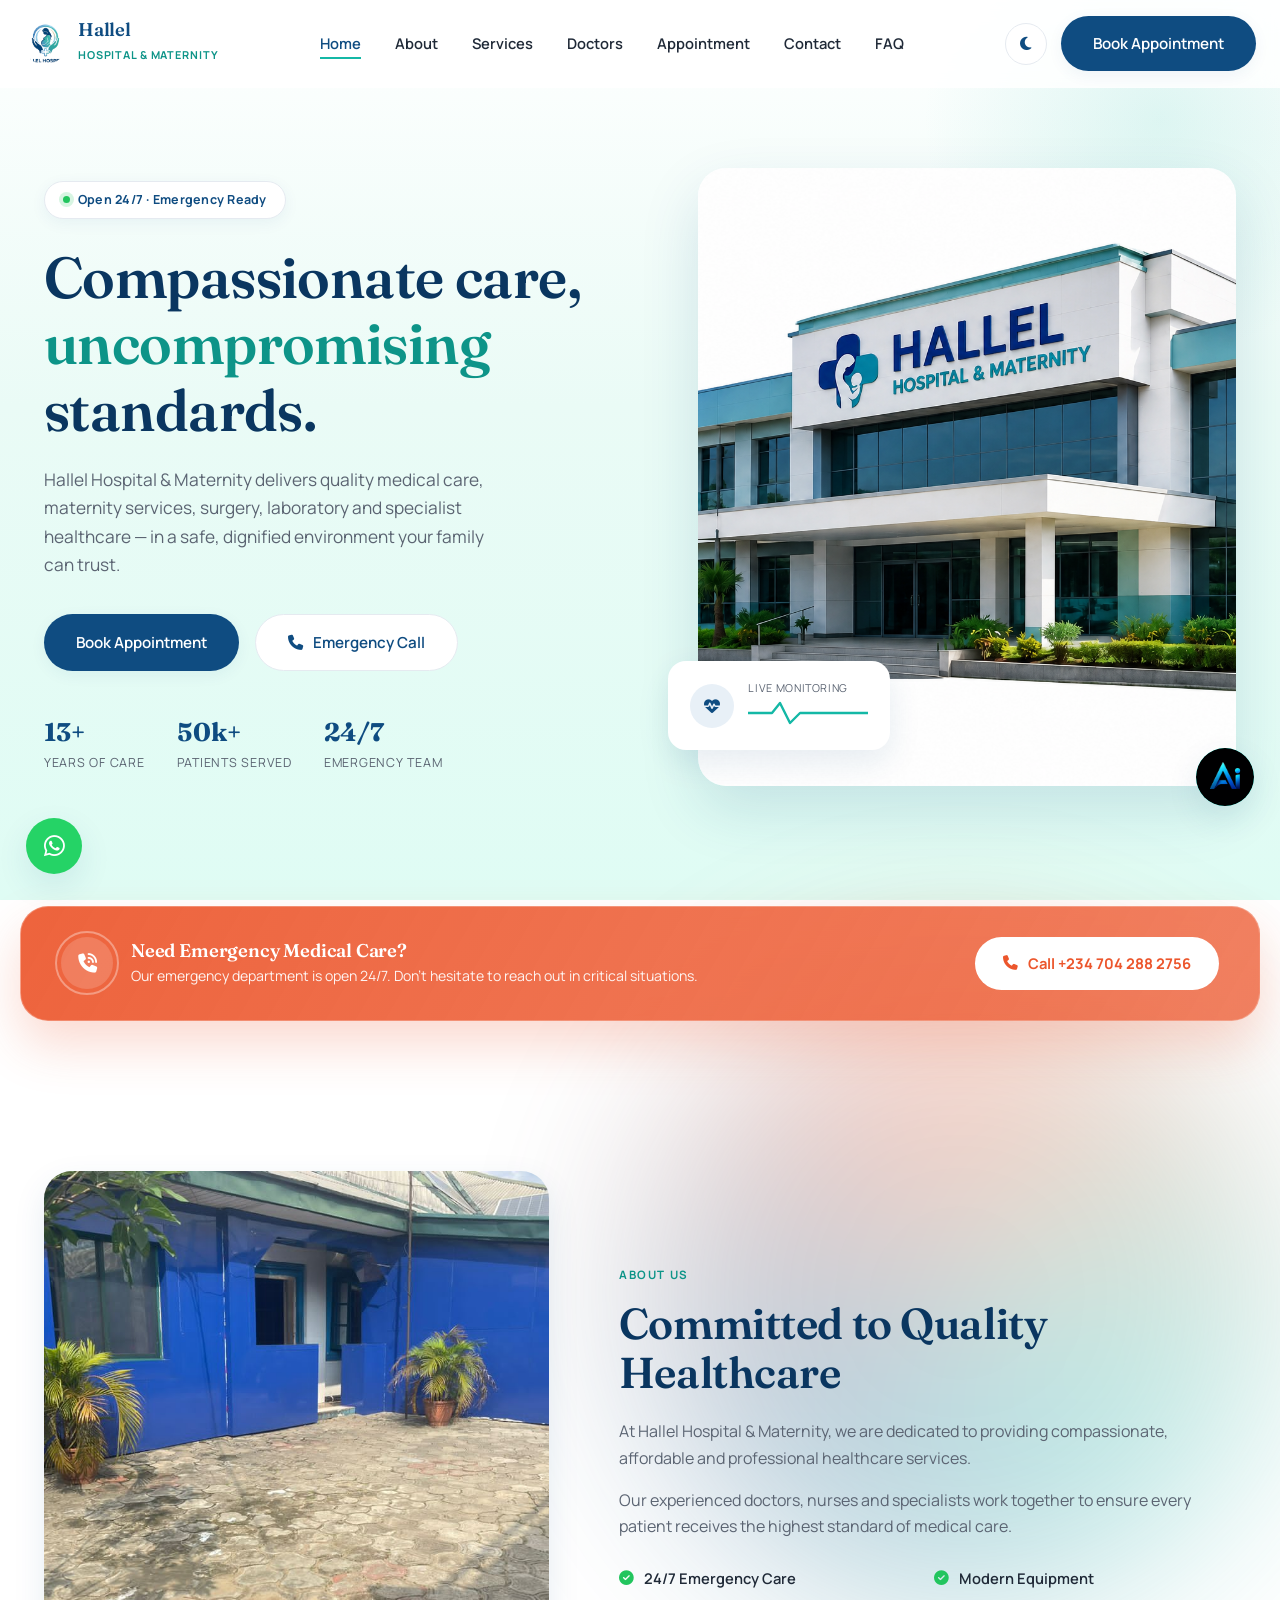
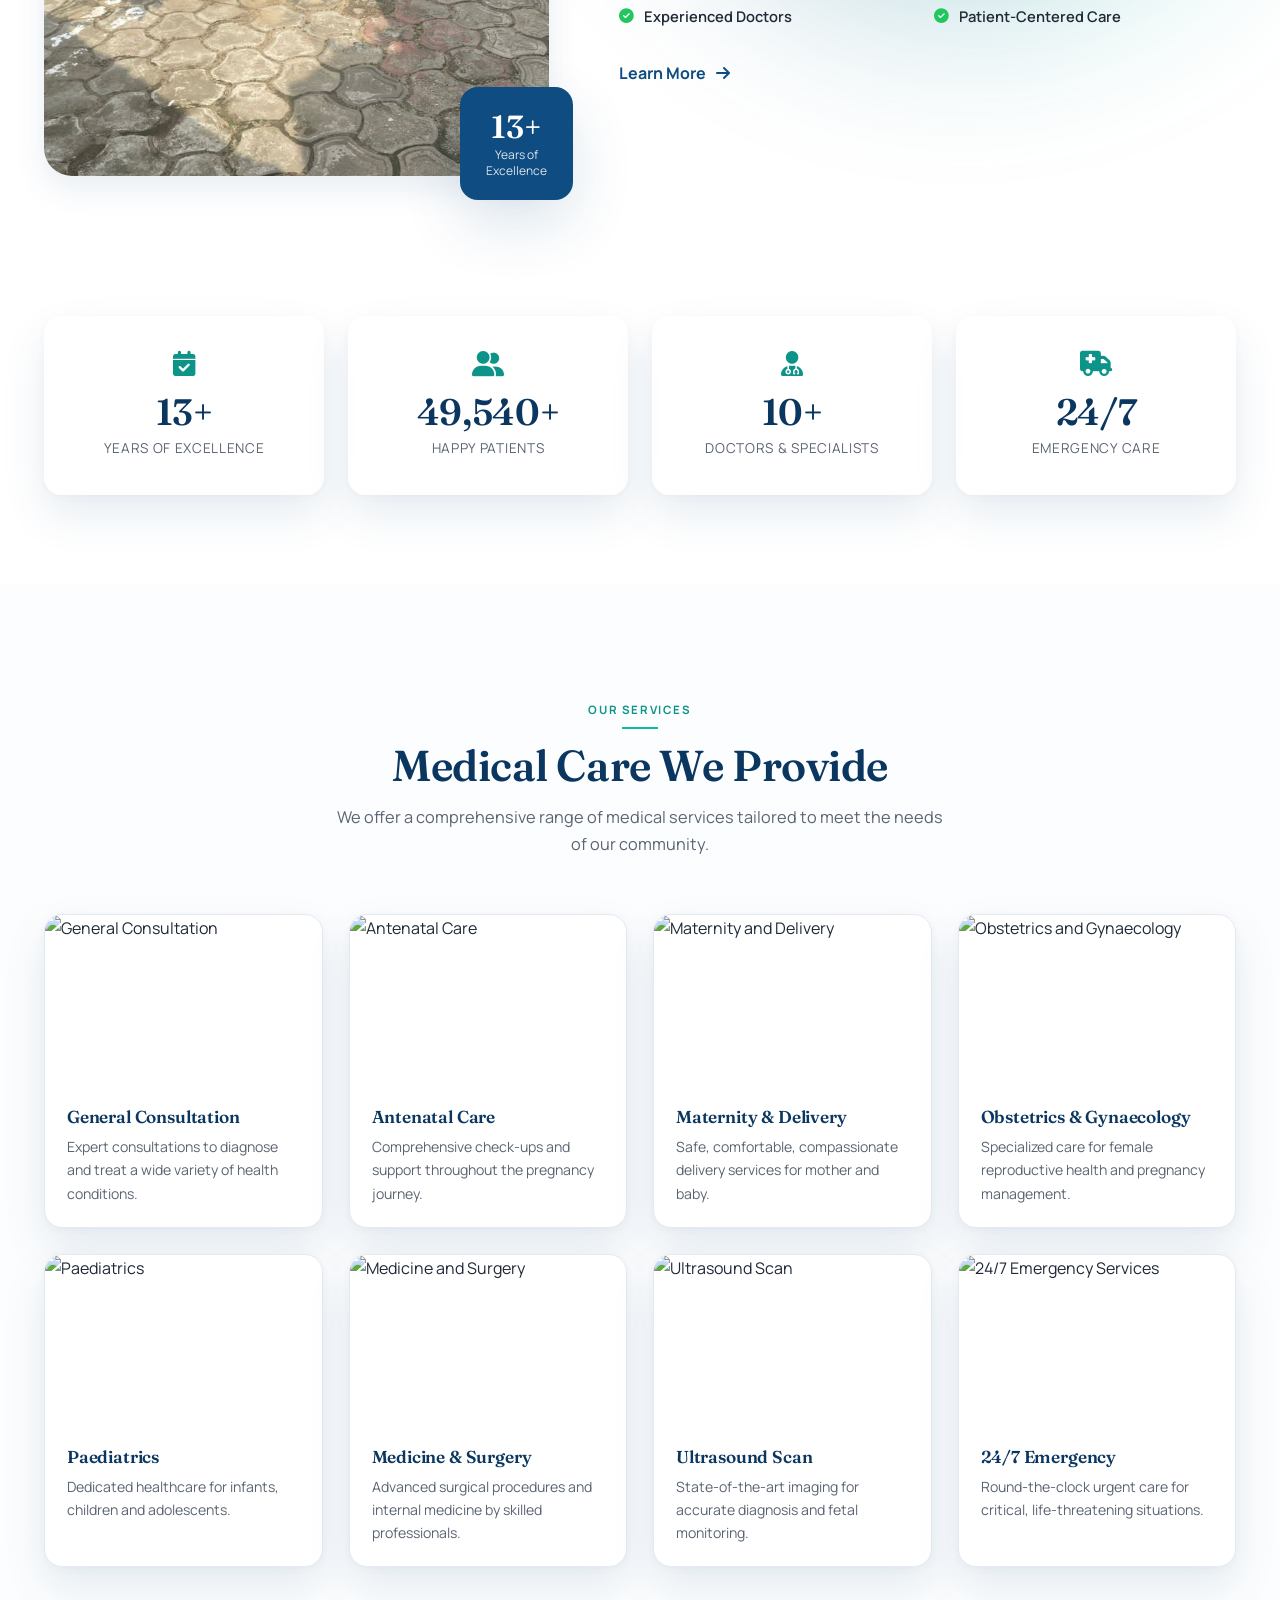
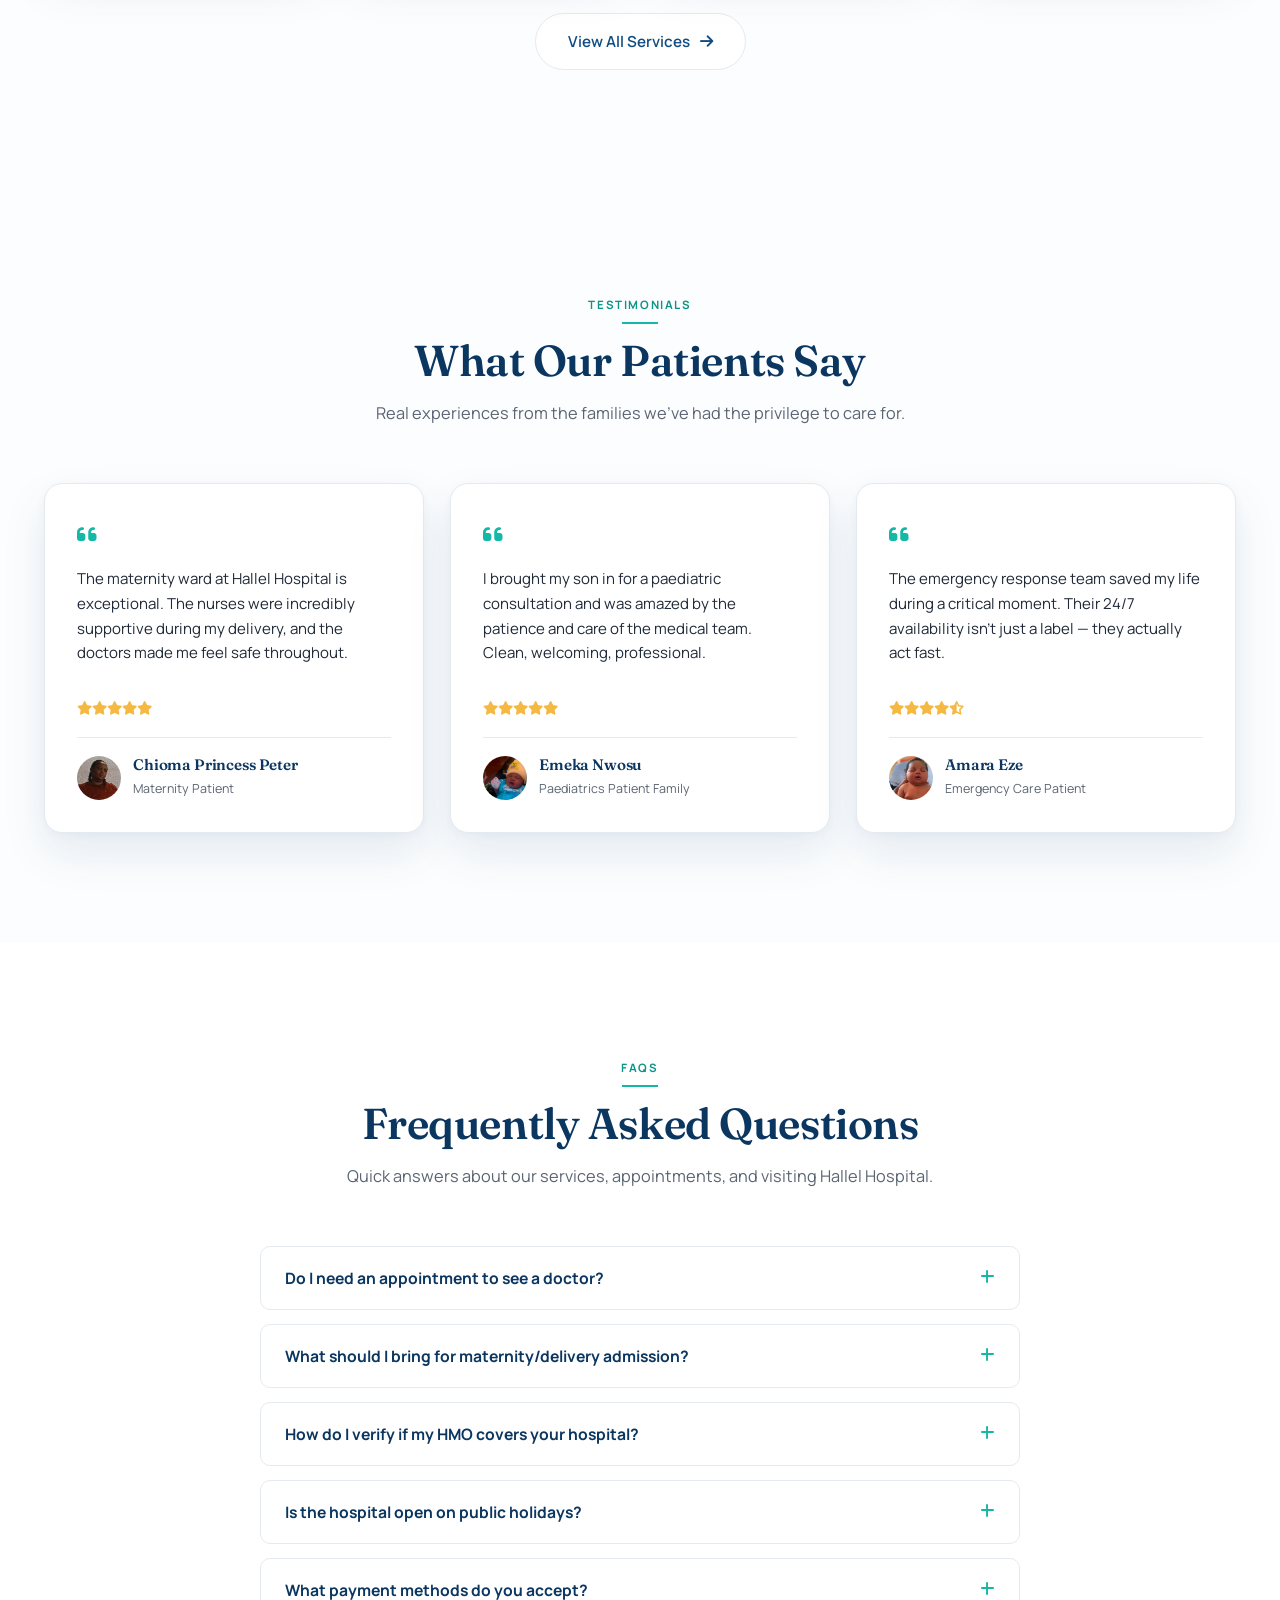
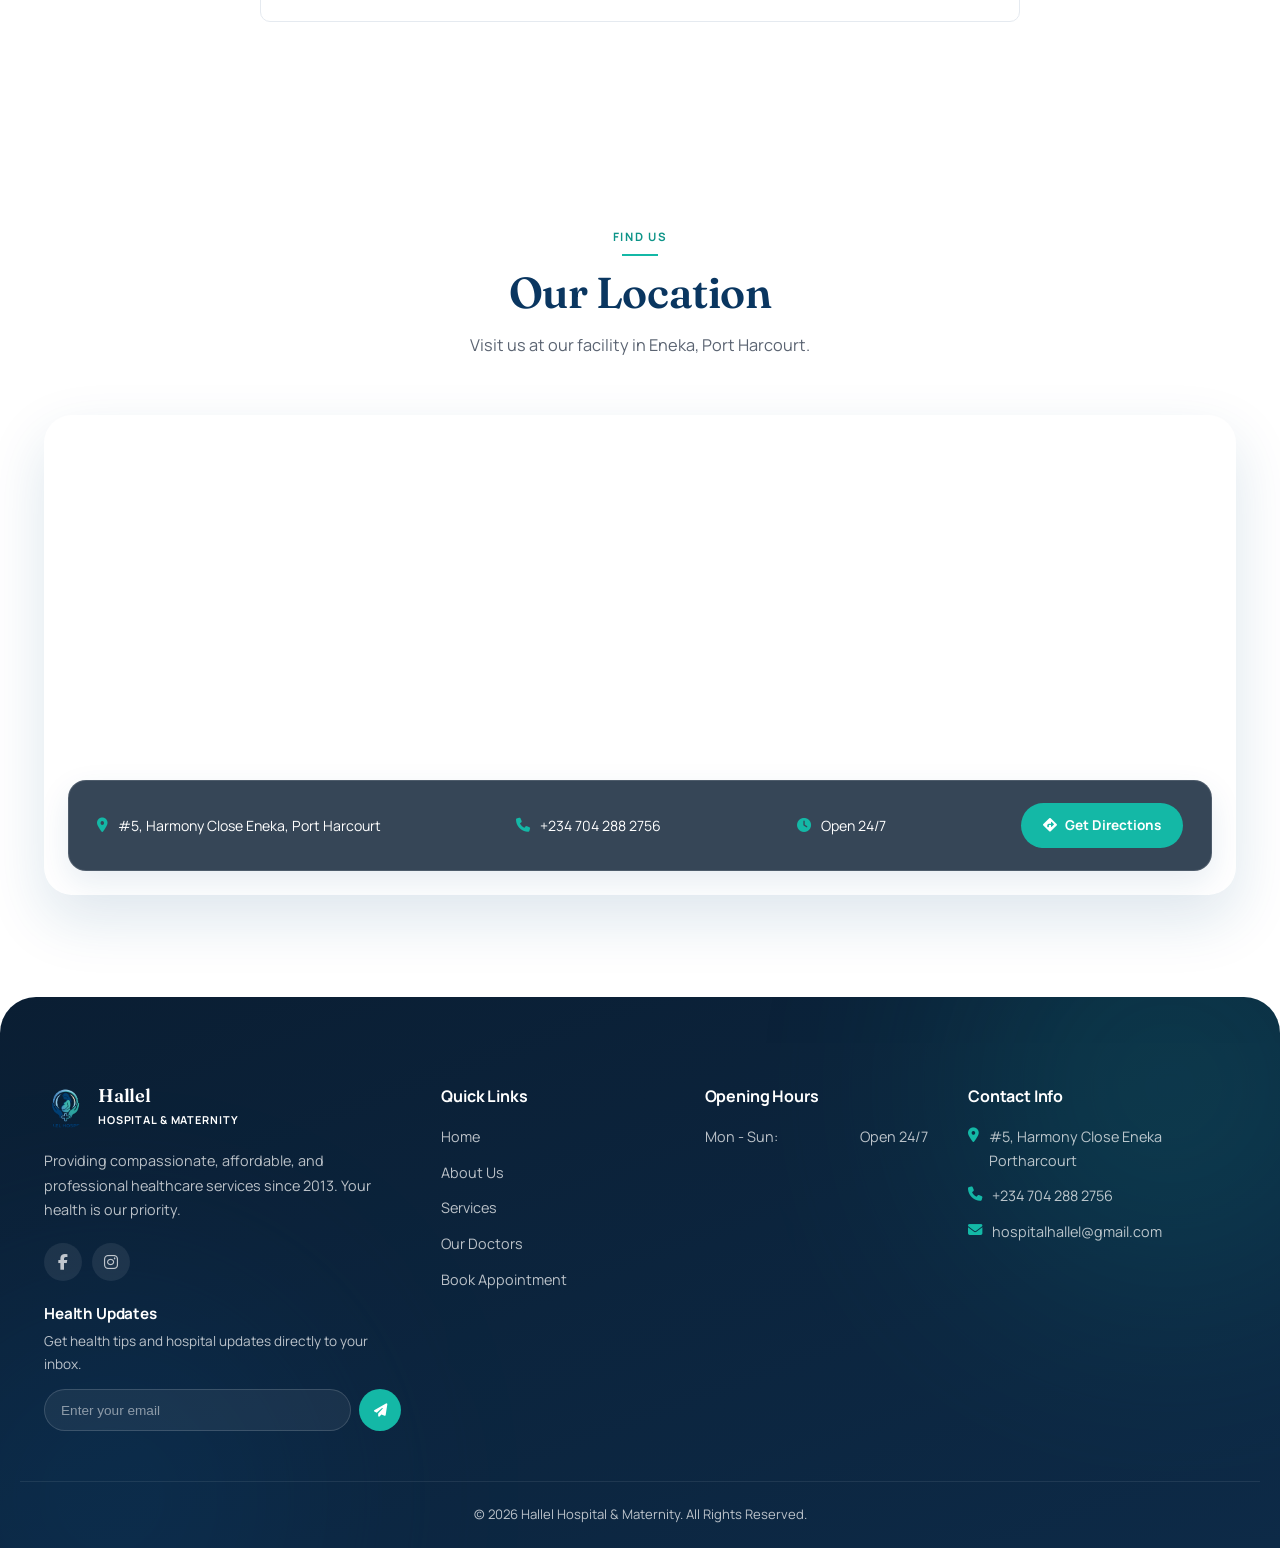
==== commit 5875274c: "Update index.html" ====
--- a/index.html
+++ b/index.html
@@ -101,7 +101,7 @@
     </div>
     <div class="hero-visual">
       <div class="frame">
-        <img src="about.jpg" alt="Hallel Hospital care team" fetchpriority="high" decoding="async" class="lightbox-img">
+        <img src="hospital.png" alt="Hallel Hospital care team" fetchpriority="high" decoding="async" class="lightbox-img">
       </div>
       <div class="pulse-card">
         <div class="pulse-icon"><i class="fa-solid fa-heart-pulse"></i></div>
@@ -220,7 +220,7 @@
         <div class="testimonial-quote"><i class="fa-solid fa-quote-left"></i></div>
         <p class="testimonial-text">The maternity ward at Hallel Hospital is exceptional. The nurses were incredibly supportive during my delivery, and the doctors made me feel safe throughout.</p>
         <div class="testimonial-rating"><i class="fa-solid fa-star"></i><i class="fa-solid fa-star"></i><i class="fa-solid fa-star"></i><i class="fa-solid fa-star"></i><i class="fa-solid fa-star"></i></div>
-        <div class="testimonial-author"><img src="patient-1 .jpg" alt="Chioma Okafor" loading="lazy" decoding="async"><div><h4>Chioma Okafor</h4><span>Maternity Patient</span></div></div>
+        <div class="testimonial-author"><img src="patient-1 .jpg" alt="Princess Peter" loading="lazy" decoding="async"><div><h4>Chioma Princess Peter</h4><span>Maternity Patient</span></div></div>
       </div>
       <div class="testimonial-card reveal">
         <div class="testimonial-quote"><i class="fa-solid fa-quote-left"></i></div>
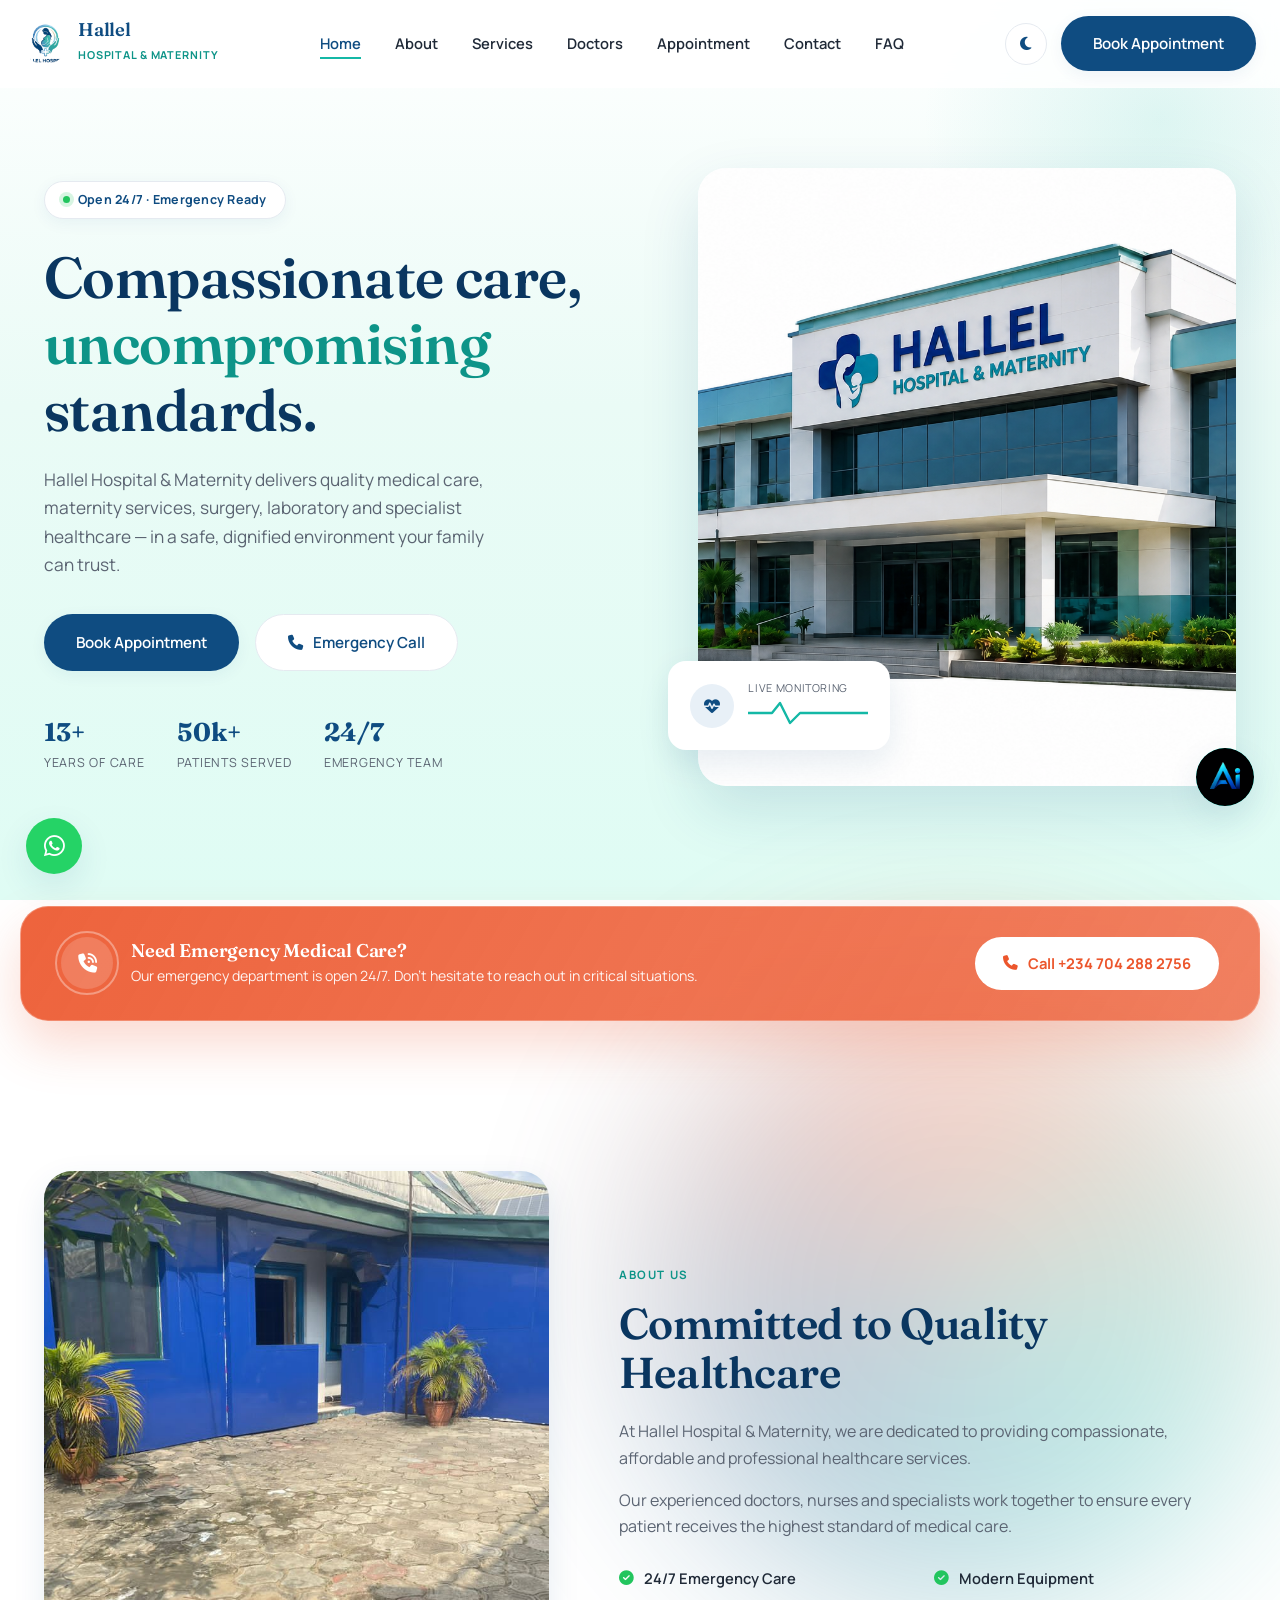
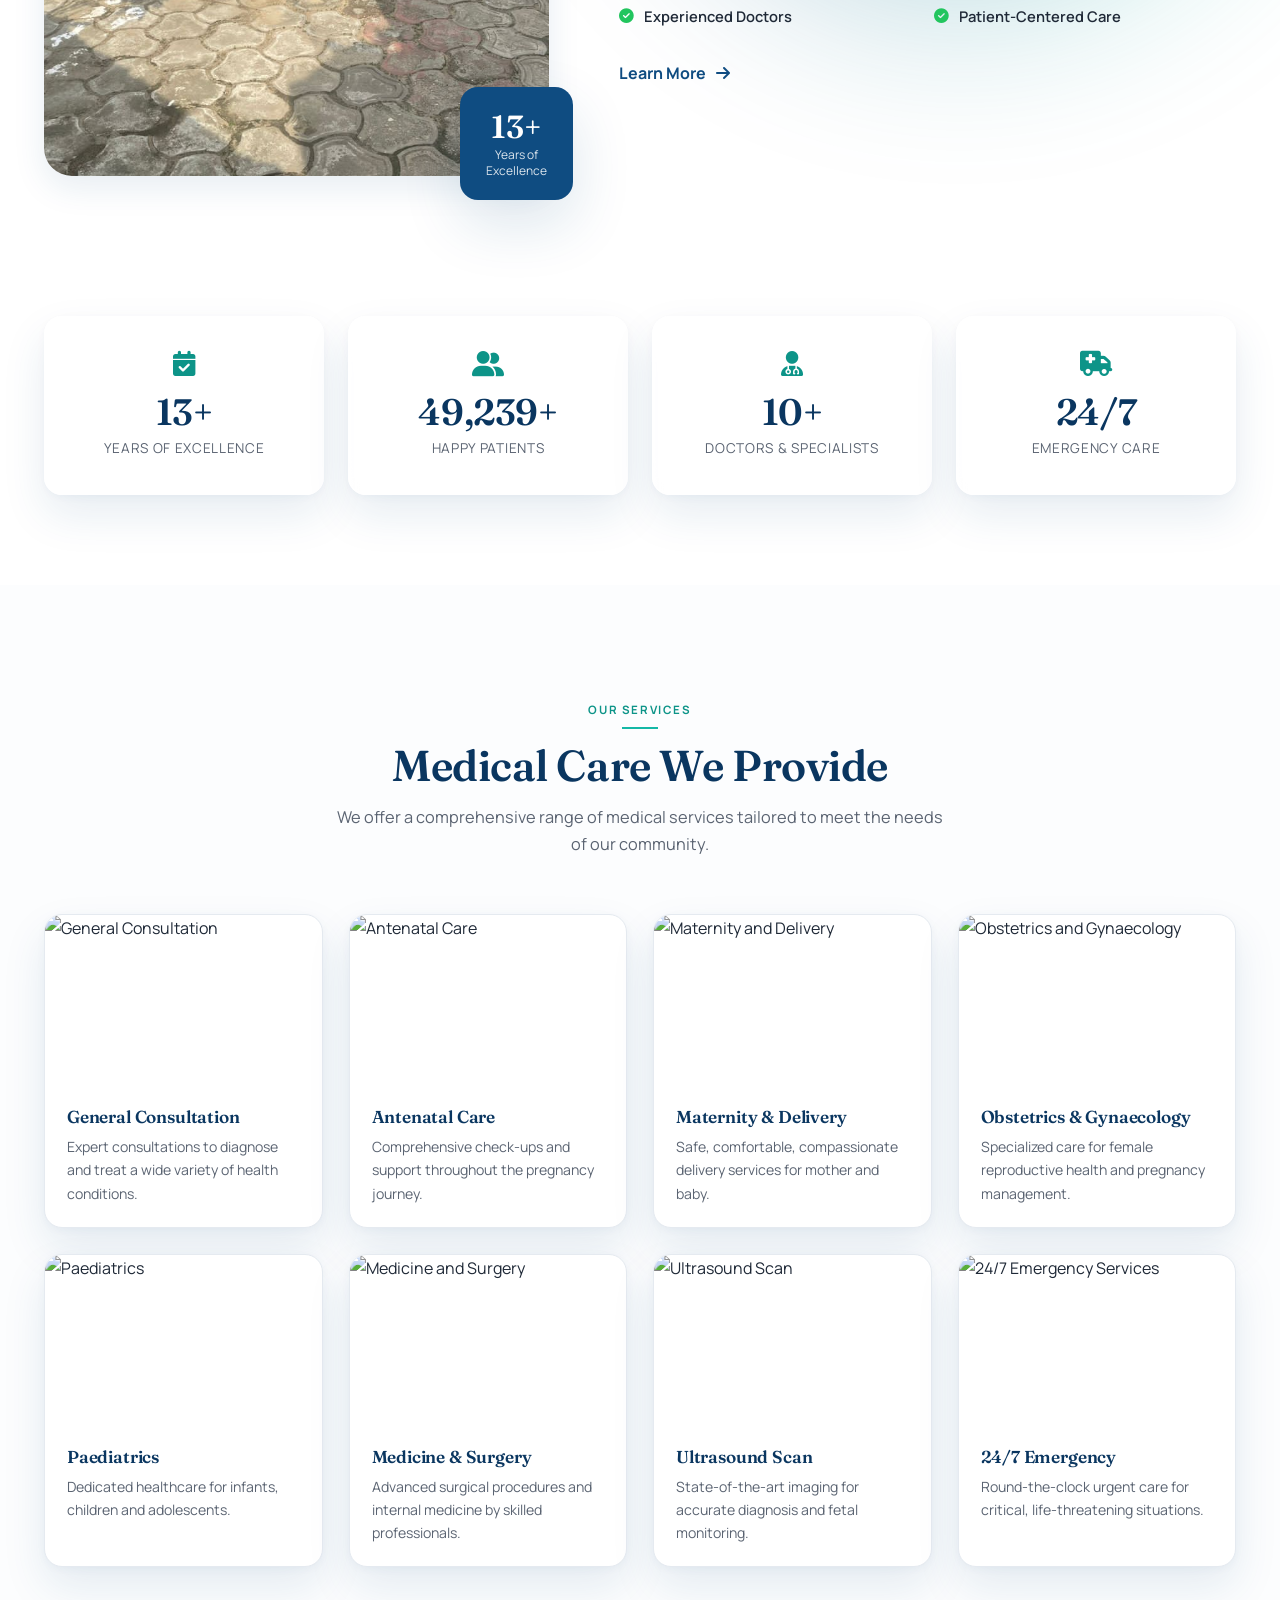
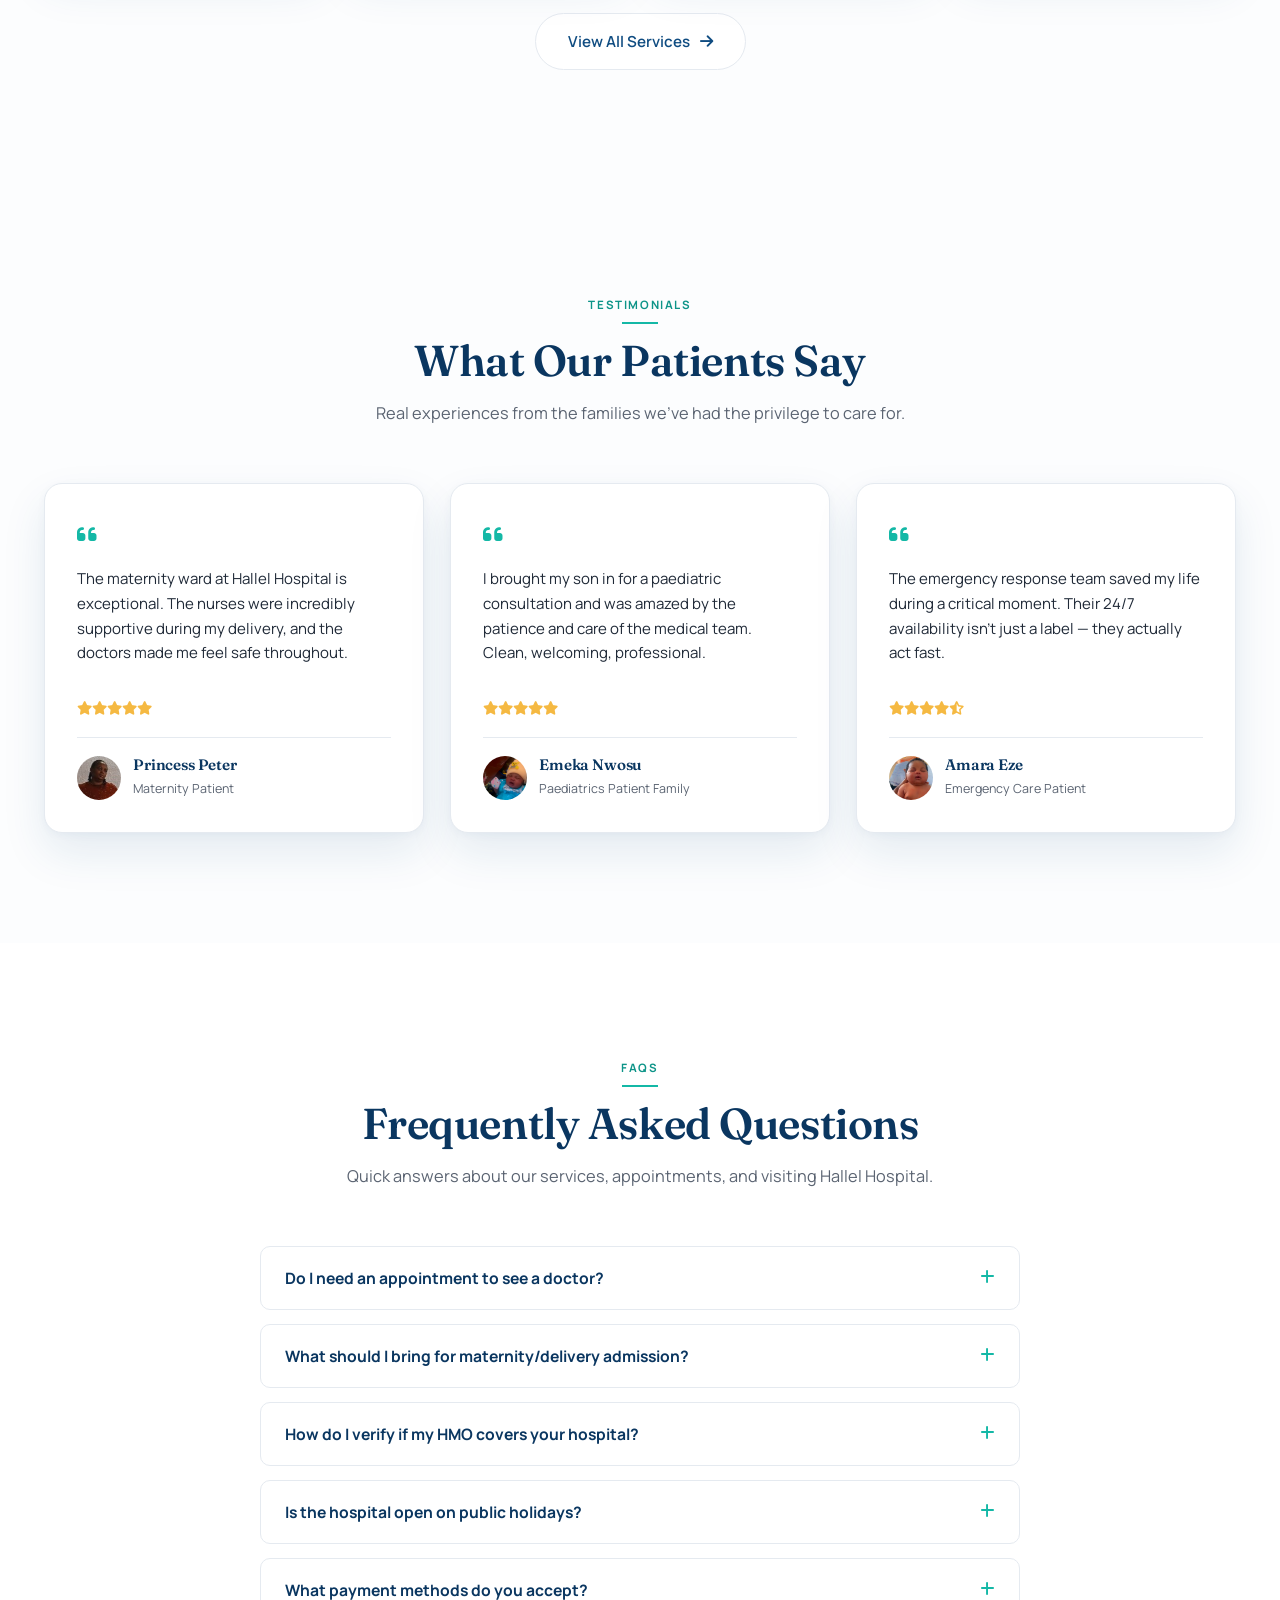
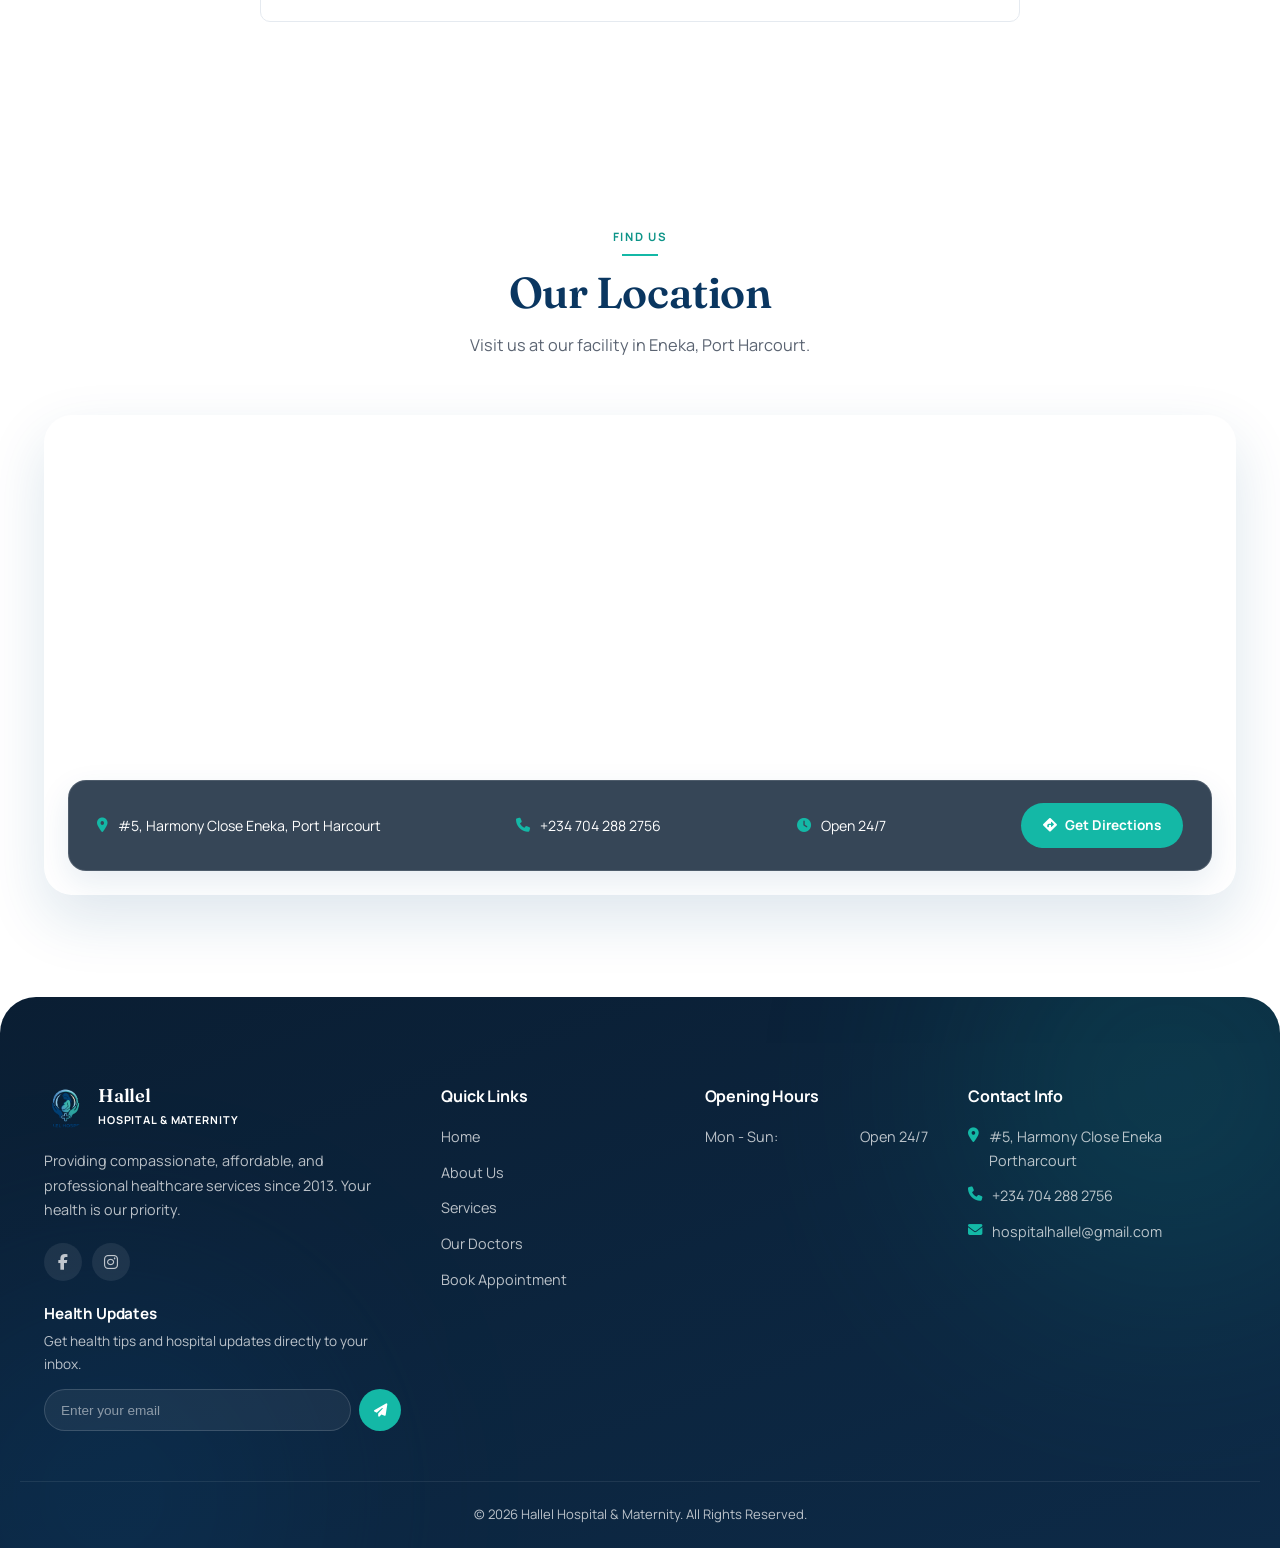
==== commit 0dfee0db: "Update index.html" ====
--- a/index.html
+++ b/index.html
@@ -220,7 +220,7 @@
         <div class="testimonial-quote"><i class="fa-solid fa-quote-left"></i></div>
         <p class="testimonial-text">The maternity ward at Hallel Hospital is exceptional. The nurses were incredibly supportive during my delivery, and the doctors made me feel safe throughout.</p>
         <div class="testimonial-rating"><i class="fa-solid fa-star"></i><i class="fa-solid fa-star"></i><i class="fa-solid fa-star"></i><i class="fa-solid fa-star"></i><i class="fa-solid fa-star"></i></div>
-        <div class="testimonial-author"><img src="patient-1 .jpg" alt="Princess Peter" loading="lazy" decoding="async"><div><h4>Chioma Princess Peter</h4><span>Maternity Patient</span></div></div>
+        <div class="testimonial-author"><img src="patient-1 .jpg" alt="Princess Peter" loading="lazy" decoding="async"><div><h4>Princess Peter</h4><span>Maternity Patient</span></div></div>
       </div>
       <div class="testimonial-card reveal">
         <div class="testimonial-quote"><i class="fa-solid fa-quote-left"></i></div>
